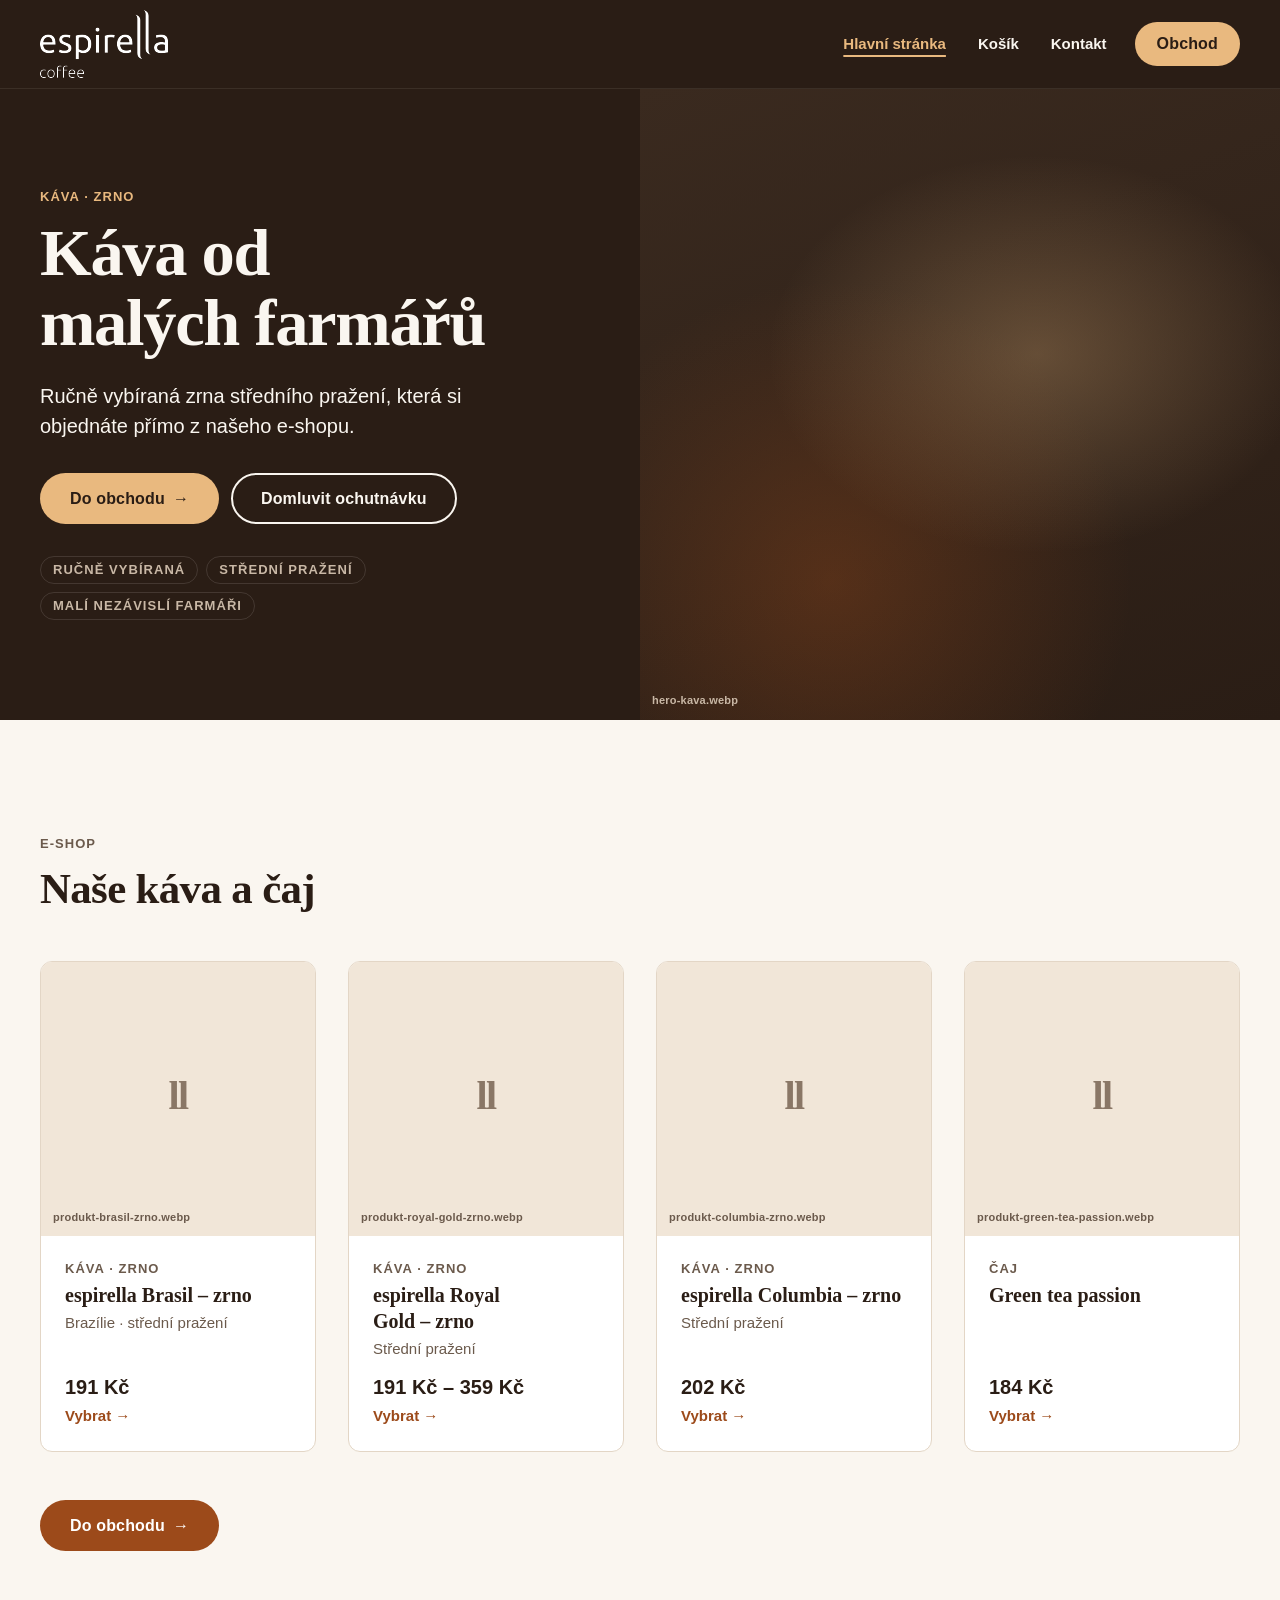
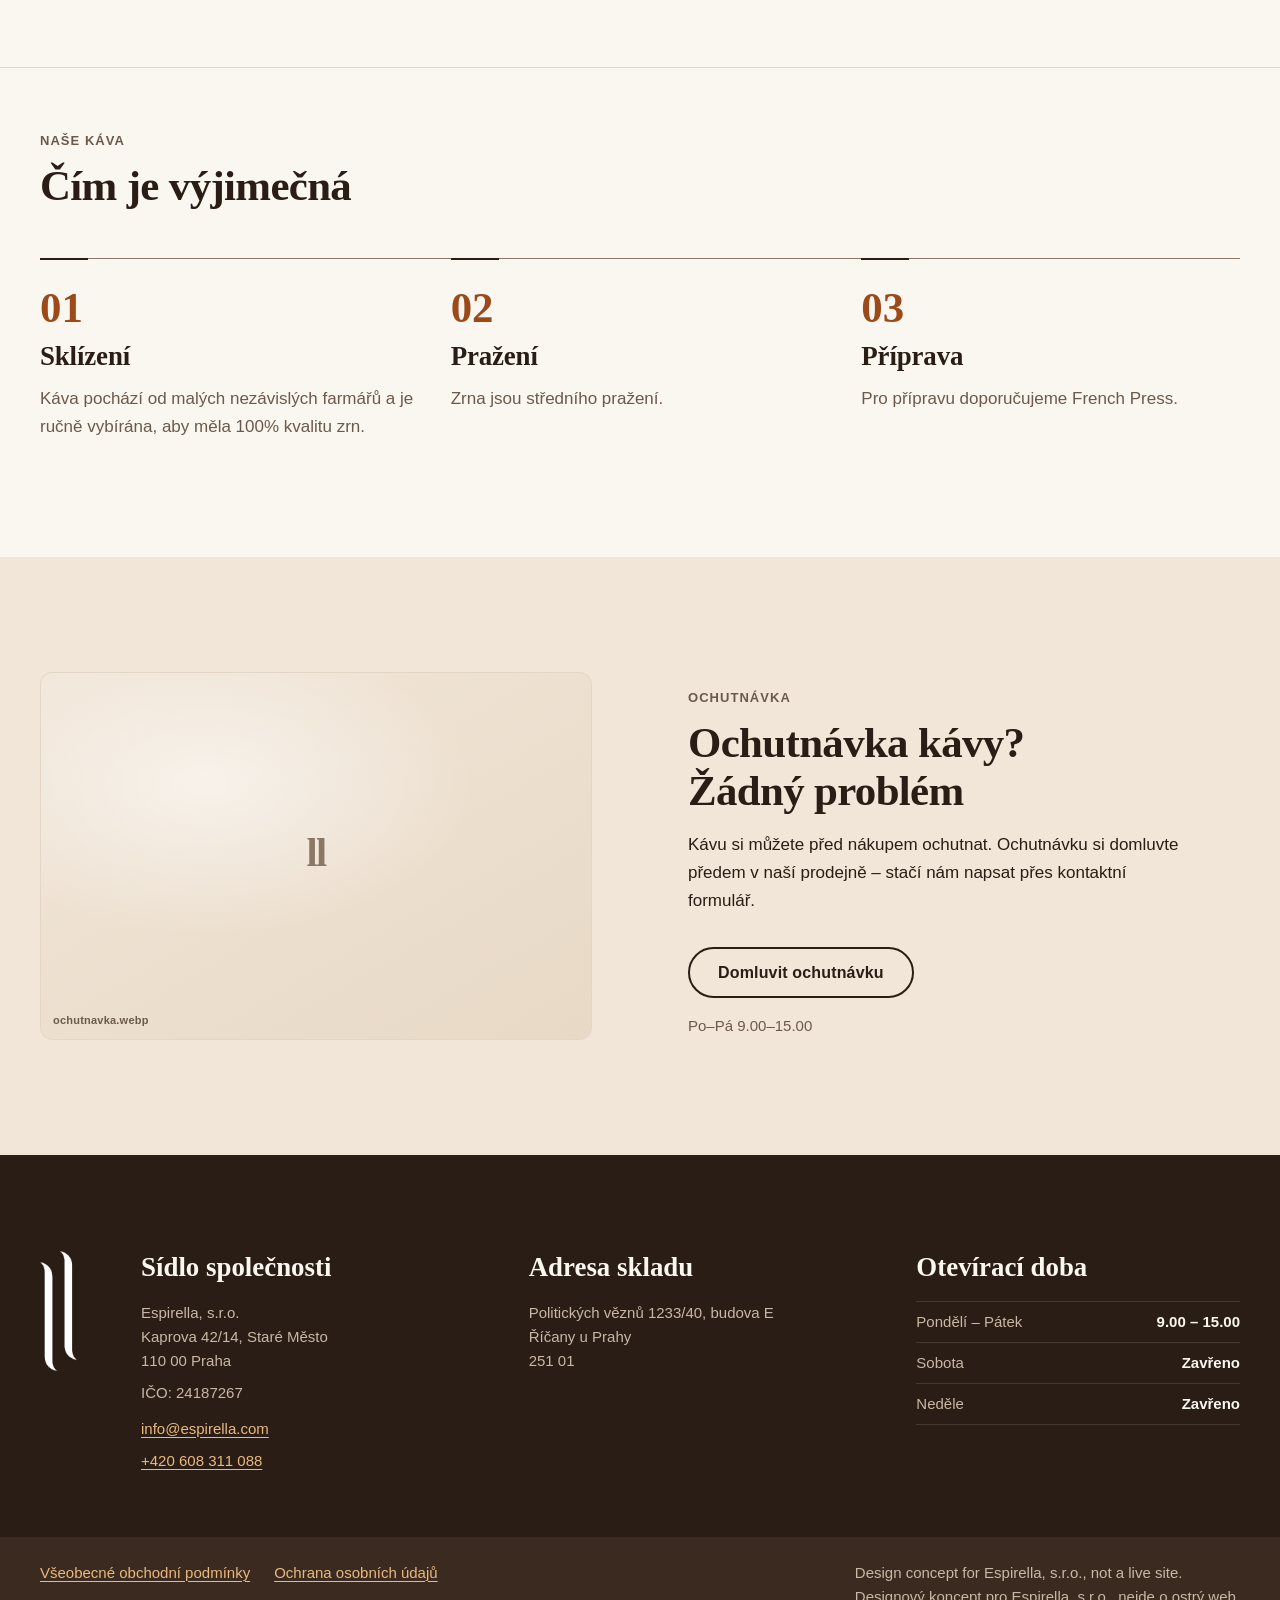
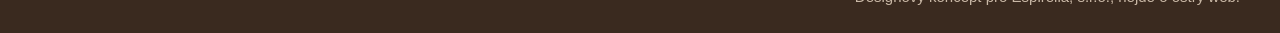
==== preview/espirella/index.html @ 6529659c "preview md update" ====
<!DOCTYPE html>
<html lang="cs">
<head>
  <meta charset="utf-8">
  <meta name="viewport" content="width=device-width, initial-scale=1">
  <meta name="robots" content="noindex, nofollow">
  <title>Espirella | Ručně vybíraná zrnková káva z e-shopu</title>
  <meta name="description" content="Espirella, s.r.o.: ručně vybíraná zrnková káva středního pražení od malých nezávislých farmářů. Objednejte si ji v našem e-shopu nebo si domluvte ochutnávku.">
  <meta property="og:type" content="website">
  <meta property="og:locale" content="cs_CZ">
  <meta property="og:title" content="Espirella | Ručně vybíraná zrnková káva z e-shopu">
  <meta property="og:description" content="Ručně vybíraná zrnková káva středního pražení od malých nezávislých farmářů. Objednejte si ji v našem e-shopu.">
  <meta name="theme-color" content="#2A1D15">
  <link rel="stylesheet" href="css/style.css">
</head>
<body id="top">
  <a class="skip-link" href="#obsah">Přeskočit na obsah</a>

  <header class="site-header">
    <div class="container site-header__inner">
      <a class="brand" href="index.html" aria-label="Espirella – hlavní stránka">
        <img src="assets/logo_text_white.png" alt="Espirella" width="128" height="68">
      </a>
      <nav class="nav" aria-label="Hlavní navigace">
        <a class="nav__home" href="index.html" aria-current="page">Hlavní stránka</a>
        <a href="https://www.espirella.com/kosik/">Košík</a>
        <a href="https://www.espirella.com/kontakt/">Kontakt</a>
        <a class="btn btn--accent" href="https://www.espirella.com/obchod/">Obchod</a>
      </nav>
    </div>
  </header>

  <main id="obsah">
    <!-- Hero -->
    <section class="hero" aria-labelledby="hero-title">
      <div class="hero__text">
        <div class="hero__text-inner">
          <p class="eyebrow eyebrow--accent">Káva · zrno</p>
          <h1 id="hero-title">Káva od malých farmářů</h1>
          <p class="hero__lead">Ručně vybíraná zrna středního pražení, která si objednáte přímo z našeho e‑shopu.</p>
          <div class="btn-row">
            <a class="btn btn--accent" href="https://www.espirella.com/obchod/">Do obchodu <span class="btn__arrow" aria-hidden="true">→</span></a>
            <a class="btn btn--outline-dark" href="https://www.espirella.com/kontakt/">Domluvit ochutnávku</a>
          </div>
          <ul class="hero__facts" aria-label="Naše káva ve zkratce">
            <li class="tag">Ručně vybíraná</li>
            <li class="tag">Střední pražení</li>
            <li class="tag">Malí nezávislí farmáři</li>
          </ul>
        </div>
      </div>
      <div class="hero__media slot slot--dark">
        <span class="slot__label">hero-kava.webp</span>
        <img src="assets/hero-kava.webp" alt="French press s čerstvě spařenou kávou, hrnek a hrst středně pražených kávových zrn na tmavém dřevěném stole" width="1200" height="1500" fetchpriority="high" onerror="this.remove()">
      </div>
    </section>

    <!-- Products -->
    <section class="section" aria-labelledby="produkty-title">
      <div class="container">
        <div class="section__head">
          <p class="eyebrow">E-shop</p>
          <h2 class="h2" id="produkty-title">Naše káva a čaj</h2>
        </div>

        <div class="grid grid--products">
          <article class="card">
            <div class="card__media slot">
              <span class="slot__mark" aria-hidden="true">ll</span>
              <span class="slot__label">produkt-brasil-zrno.webp</span>
              <img src="assets/produkt-brasil-zrno.webp" alt="Balení zrnkové kávy espirella Brasil" width="800" height="800" loading="lazy" onerror="this.remove()">
            </div>
            <div class="card__body">
              <p class="eyebrow">Káva · zrno</p>
              <h3 class="card__title"><a href="https://www.espirella.com/obchod/espirella-brasil-zrno/">espirella Brasil&nbsp;–&nbsp;zrno</a></h3>
              <p class="card__meta">Brazílie · střední pražení</p>
              <div class="card__foot">
                <p class="card__price">191 Kč</p>
                <p class="card__cue" aria-hidden="true">Vybrat →</p>
              </div>
            </div>
          </article>

          <article class="card">
            <div class="card__media slot">
              <span class="slot__mark" aria-hidden="true">ll</span>
              <span class="slot__label">produkt-royal-gold-zrno.webp</span>
              <img src="assets/produkt-royal-gold-zrno.webp" alt="Balení zrnkové kávy espirella Royal Gold" width="800" height="800" loading="lazy" onerror="this.remove()">
            </div>
            <div class="card__body">
              <p class="eyebrow">Káva · zrno</p>
              <h3 class="card__title"><a href="https://www.espirella.com/obchod/espirella-royal-gold-zrno/">espirella Royal Gold&nbsp;–&nbsp;zrno</a></h3>
              <p class="card__meta">Střední pražení</p>
              <div class="card__foot">
                <p class="card__price">191 Kč – 359 Kč</p>
                <p class="card__cue" aria-hidden="true">Vybrat →</p>
              </div>
            </div>
          </article>

          <article class="card">
            <div class="card__media slot">
              <span class="slot__mark" aria-hidden="true">ll</span>
              <span class="slot__label">produkt-columbia-zrno.webp</span>
              <img src="assets/produkt-columbia-zrno.webp" alt="Balení zrnkové kávy espirella Columbia" width="800" height="800" loading="lazy" onerror="this.remove()">
            </div>
            <div class="card__body">
              <p class="eyebrow">Káva · zrno</p>
              <h3 class="card__title"><a href="https://www.espirella.com/obchod/espirella-columbia-zrno/">espirella Columbia&nbsp;–&nbsp;zrno</a></h3>
              <p class="card__meta">Střední pražení</p>
              <div class="card__foot">
                <p class="card__price">202 Kč</p>
                <p class="card__cue" aria-hidden="true">Vybrat →</p>
              </div>
            </div>
          </article>

          <article class="card">
            <div class="card__media slot">
              <span class="slot__mark" aria-hidden="true">ll</span>
              <span class="slot__label">produkt-green-tea-passion.webp</span>
              <img src="assets/produkt-green-tea-passion.webp" alt="Balení čaje Green tea passion s lístky zeleného čaje" width="800" height="800" loading="lazy" onerror="this.remove()">
            </div>
            <div class="card__body">
              <p class="eyebrow">Čaj</p>
              <h3 class="card__title"><a href="https://www.espirella.com/obchod/green-tea-passion/">Green tea passion</a></h3>
              <div class="card__foot">
                <p class="card__price">184 Kč</p>
                <p class="card__cue" aria-hidden="true">Vybrat →</p>
              </div>
            </div>
          </article>
        </div>

        <div class="section__cta">
          <a class="btn btn--primary" href="https://www.espirella.com/obchod/">Do obchodu <span class="btn__arrow" aria-hidden="true">→</span></a>
        </div>
      </div>
    </section>

    <!-- Steps -->
    <section class="section section--steps" aria-labelledby="vyjimecna-title">
      <div class="container">
        <div class="section__head">
          <p class="eyebrow">Naše káva</p>
          <h2 class="h2" id="vyjimecna-title">Čím je výjimečná</h2>
        </div>
        <ol class="steps">
          <li class="step">
            <p class="step__num" aria-hidden="true">01</p>
            <h3 class="step__title">Sklízení</h3>
            <p>Káva pochází od malých nezávislých farmářů a je ručně vybírána, aby měla 100% kvalitu zrn.</p>
          </li>
          <li class="step">
            <p class="step__num" aria-hidden="true">02</p>
            <h3 class="step__title">Pražení</h3>
            <p>Zrna jsou středního pražení.</p>
          </li>
          <li class="step">
            <p class="step__num" aria-hidden="true">03</p>
            <h3 class="step__title">Příprava</h3>
            <p>Pro přípravu doporučujeme French Press.</p>
          </li>
        </ol>
      </div>
    </section>

    <!-- Tasting -->
    <section class="section tasting" aria-labelledby="ochutnavka-title">
      <div class="container tasting__grid">
        <div class="tasting__media slot slot--sand">
          <span class="slot__mark" aria-hidden="true">ll</span>
          <span class="slot__label">ochutnavka.webp</span>
          <img src="assets/ochutnavka.webp" alt="Ochutnávka kávy: několik šálků čerstvě připravené kávy a misky s kávovými zrny na dřevěném pultu" width="1200" height="800" loading="lazy" onerror="this.remove()">
        </div>
        <div>
          <p class="eyebrow">Ochutnávka</p>
          <h2 class="h2" id="ochutnavka-title">Ochutnávka kávy? <span class="h2__line">Žádný problém</span></h2>
          <p>Kávu si můžete před nákupem ochutnat. Ochutnávku si domluvte předem v naší prodejně – stačí nám napsat přes kontaktní formulář.</p>
          <div class="btn-row">
            <a class="btn btn--outline" href="https://www.espirella.com/kontakt/">Domluvit ochutnávku</a>
          </div>
          <p class="tasting__hours">Po–Pá 9.00–15.00</p>
        </div>
      </div>
    </section>
  </main>

  <footer class="site-footer">
    <div class="container site-footer__grid">
      <div class="site-footer__mark">
        <img src="assets/logo_white_double.png" alt="Espirella – značka" width="104" height="334">
      </div>
      <div>
        <h2>Sídlo společnosti</h2>
        <address>
          <p>Espirella, s.r.o.<br>Kaprova 42/14, Staré Město<br>110 00 Praha</p>
          <p>IČO: 24187267</p>
        </address>
        <ul class="contact-list">
          <li><a href="mailto:info@espirella.com">info@espirella.com</a></li>
          <li><a href="tel:+420608311088">+420 608 311 088</a></li>
        </ul>
      </div>
      <div>
        <h2>Adresa skladu</h2>
        <address>
          <p>Politických věznů 1233/40, budova E<br>Říčany u Prahy<br>251 01</p>
        </address>
      </div>
      <div>
        <h2>Otevírací doba</h2>
        <dl class="hours">
          <div><dt>Pondělí – Pátek</dt><dd>9.00 – 15.00</dd></div>
          <div><dt>Sobota</dt><dd>Zavřeno</dd></div>
          <div><dt>Neděle</dt><dd>Zavřeno</dd></div>
        </dl>
      </div>
    </div>
    <div class="site-footer__bar">
      <div class="container site-footer__bar-inner">
        <ul class="legal">
          <li><a href="https://web.archive.org/web/20200922174451/https://www.espirella.com/wp-content/uploads/2018/07/Vseobecne-ObchodniPodminky-Espirella.pdf">Všeobecné obchodní podmínky</a></li>
          <li><a href="https://web.archive.org/web/20200922165118/https://www.espirella.com/wp-content/uploads/2018/07/Podminky-Ochrany-Osobnich-Udaju-Espirella.pdf">Ochrana osobních údajů</a></li>
        </ul>
        <p class="concept-note">Design concept for Espirella, s.r.o., not a live site.<br>Designový koncept pro Espirella, s.r.o., nejde o ostrý web.</p>
      </div>
    </div>
  </footer>
</body>
</html>
---- preview/espirella/css/style.css ----
/* Espirella – homepage design concept. Self-hosted fonts, no external requests. */

/* ---------- Fonts (latin + latin-ext, split by unicode-range) ---------- */
@font-face { font-family: "Open Sans"; font-style: normal; font-weight: 400; font-display: swap;
  src: url("../assets/fonts/open-sans-latin-ext-400-normal.woff2") format("woff2");
  unicode-range: U+0100-02BA, U+02BD-02C5, U+02C7-02CC, U+02CE-02D7, U+02DD-02FF, U+0304, U+0308, U+0329, U+1D00-1DBF, U+1E00-1E9F, U+1EF2-1EFF, U+2020, U+20A0-20AB, U+20AD-20C0, U+2113, U+2C60-2C7F, U+A720-A7FF; }
@font-face { font-family: "Open Sans"; font-style: normal; font-weight: 400; font-display: swap;
  src: url("../assets/fonts/open-sans-latin-400-normal.woff2") format("woff2");
  unicode-range: U+0000-00FF, U+0131, U+0152-0153, U+02BB-02BC, U+02C6, U+02DA, U+02DC, U+0304, U+0308, U+0329, U+2000-206F, U+20AC, U+2122, U+2191, U+2193, U+2212, U+2215, U+FEFF, U+FFFD; }
@font-face { font-family: "Open Sans"; font-style: normal; font-weight: 600; font-display: swap;
  src: url("../assets/fonts/open-sans-latin-ext-600-normal.woff2") format("woff2");
  unicode-range: U+0100-02BA, U+02BD-02C5, U+02C7-02CC, U+02CE-02D7, U+02DD-02FF, U+0304, U+0308, U+0329, U+1D00-1DBF, U+1E00-1E9F, U+1EF2-1EFF, U+2020, U+20A0-20AB, U+20AD-20C0, U+2113, U+2C60-2C7F, U+A720-A7FF; }
@font-face { font-family: "Open Sans"; font-style: normal; font-weight: 600; font-display: swap;
  src: url("../assets/fonts/open-sans-latin-600-normal.woff2") format("woff2");
  unicode-range: U+0000-00FF, U+0131, U+0152-0153, U+02BB-02BC, U+02C6, U+02DA, U+02DC, U+0304, U+0308, U+0329, U+2000-206F, U+20AC, U+2122, U+2191, U+2193, U+2212, U+2215, U+FEFF, U+FFFD; }
@font-face { font-family: "Open Sans"; font-style: normal; font-weight: 700; font-display: swap;
  src: url("../assets/fonts/open-sans-latin-ext-700-normal.woff2") format("woff2");
  unicode-range: U+0100-02BA, U+02BD-02C5, U+02C7-02CC, U+02CE-02D7, U+02DD-02FF, U+0304, U+0308, U+0329, U+1D00-1DBF, U+1E00-1E9F, U+1EF2-1EFF, U+2020, U+20A0-20AB, U+20AD-20C0, U+2113, U+2C60-2C7F, U+A720-A7FF; }
@font-face { font-family: "Open Sans"; font-style: normal; font-weight: 700; font-display: swap;
  src: url("../assets/fonts/open-sans-latin-700-normal.woff2") format("woff2");
  unicode-range: U+0000-00FF, U+0131, U+0152-0153, U+02BB-02BC, U+02C6, U+02DA, U+02DC, U+0304, U+0308, U+0329, U+2000-206F, U+20AC, U+2122, U+2191, U+2193, U+2212, U+2215, U+FEFF, U+FFFD; }

@font-face { font-family: "Fraunces"; font-style: normal; font-weight: 600; font-display: swap;
  src: url("../assets/fonts/fraunces-latin-ext-600-normal.woff2") format("woff2");
  unicode-range: U+0100-02BA, U+02BD-02C5, U+02C7-02CC, U+02CE-02D7, U+02DD-02FF, U+0304, U+0308, U+0329, U+1D00-1DBF, U+1E00-1E9F, U+1EF2-1EFF, U+2020, U+20A0-20AB, U+20AD-20C0, U+2113, U+2C60-2C7F, U+A720-A7FF; }
@font-face { font-family: "Fraunces"; font-style: normal; font-weight: 600; font-display: swap;
  src: url("../assets/fonts/fraunces-latin-600-normal.woff2") format("woff2");
  unicode-range: U+0000-00FF, U+0131, U+0152-0153, U+02BB-02BC, U+02C6, U+02DA, U+02DC, U+0304, U+0308, U+0329, U+2000-206F, U+20AC, U+2122, U+2191, U+2193, U+2212, U+2215, U+FEFF, U+FFFD; }
@font-face { font-family: "Fraunces"; font-style: normal; font-weight: 700; font-display: swap;
  src: url("../assets/fonts/fraunces-latin-ext-700-normal.woff2") format("woff2");
  unicode-range: U+0100-02BA, U+02BD-02C5, U+02C7-02CC, U+02CE-02D7, U+02DD-02FF, U+0304, U+0308, U+0329, U+1D00-1DBF, U+1E00-1E9F, U+1EF2-1EFF, U+2020, U+20A0-20AB, U+20AD-20C0, U+2113, U+2C60-2C7F, U+A720-A7FF; }
@font-face { font-family: "Fraunces"; font-style: normal; font-weight: 700; font-display: swap;
  src: url("../assets/fonts/fraunces-latin-700-normal.woff2") format("woff2");
  unicode-range: U+0000-00FF, U+0131, U+0152-0153, U+02BB-02BC, U+02C6, U+02DA, U+02DC, U+0304, U+0308, U+0329, U+2000-206F, U+20AC, U+2122, U+2191, U+2193, U+2212, U+2215, U+FEFF, U+FFFD; }

/* ---------- Tokens ---------- */
:root {
  --font-display: "Fraunces", Georgia, "Times New Roman", serif;
  --font-body: "Open Sans", "Segoe UI", Roboto, Arial, sans-serif;

  --text-xs: 0.8125rem;
  --text-sm: 0.9375rem;
  --text-base: 1.0625rem;
  --text-lg: 1.25rem;
  --text-xl: clamp(1.375rem, 1.2rem + 0.6vw, 1.75rem);
  --text-2xl: clamp(1.875rem, 1.4rem + 1.6vw, 2.75rem);
  --text-3xl: clamp(2.375rem, 1.6rem + 3.2vw, 4.25rem);

  --color-bg: #FAF6F0;
  --color-surface: #FFFFFF;
  --color-surface-alt: #F1E6D8;
  --color-surface-deep: #E8D9C6;
  --color-dark: #2A1D15;
  --color-dark-2: #3A2A1F;
  --color-text: #2A1D15;
  --color-muted: #6B5A4C;
  --color-on-dark: #FAF6F0;
  --color-on-dark-muted: #C9B8A6;
  --color-primary: #9C4A1A;
  --color-primary-hover: #7E3A13;
  --color-accent: #E9B97F;
  --color-accent-hover: #F3CC9A;
  --color-border: #E3D6C6;
  --color-border-strong: #8A7766;
  --color-focus: #2A1D15;
  --color-focus-on-dark: #E9B97F;
  --color-white: #FFFFFF;
  --line-on-dark: rgba(250, 246, 240, 0.08);
  --line-on-dark-strong: rgba(250, 246, 240, 0.12);

  --space-1: 4px; --space-2: 8px; --space-3: 12px; --space-4: 16px; --space-5: 24px;
  --space-6: 32px; --space-7: 48px; --space-8: 64px; --space-9: 96px; --space-10: 128px;
  --section-pad: clamp(64px, 4rem + 4vw, 128px);
  --hero-pad: clamp(48px, 3rem + 4vw, 112px);
  --gutter: clamp(20px, 5vw, 40px);
  --container: 1200px;
  --container-narrow: 720px;
  --grid-gap: var(--space-5);

  --radius-sm: 6px; --radius-md: 12px; --radius-pill: 999px;
  --shadow-card-hover: 0 12px 32px rgba(42, 29, 21, 0.12);

  --dur-fast: 150ms; --dur-med: 250ms; --dur-slow: 600ms;
  --ease-out: cubic-bezier(0.2, 0.7, 0.2, 1);

  --header-h: 64px;
}
@media (min-width: 768px) { :root { --grid-gap: var(--space-6); } }
@media (min-width: 1024px) { :root { --header-h: 88px; } }

/* ---------- Base ---------- */
*, *::before, *::after { box-sizing: border-box; }
html { scroll-behavior: smooth; -webkit-text-size-adjust: 100%; scroll-padding-top: var(--header-h); }
body {
  margin: 0; background: var(--color-bg); color: var(--color-text);
  font: 400 var(--text-base)/1.65 var(--font-body); text-align: left;
}
img { display: block; max-width: 100%; }
h1, h2, h3, p, ul, dl, dd { margin: 0; }
ul { padding: 0; list-style: none; }
a { color: var(--color-primary); }

.container { width: 100%; max-width: calc(var(--container) + 2 * var(--gutter)); margin-inline: auto; padding-inline: var(--gutter); }
.narrow { max-width: var(--container-narrow); }
.prose { max-width: 68ch; }

:focus-visible { outline: 3px solid var(--color-focus); outline-offset: 3px; }
.on-dark :focus-visible, .site-header :focus-visible, .hero :focus-visible, .site-footer :focus-visible { outline-color: var(--color-focus-on-dark); }

.skip-link { position: absolute; left: var(--space-4); top: -100px; z-index: 100; background: var(--color-accent); color: var(--color-dark); padding: var(--space-3) var(--space-4); border-radius: var(--radius-sm); font-weight: 600; }
.skip-link:focus { top: var(--space-3); }

.eyebrow { font: 600 var(--text-xs)/1.4 var(--font-body); letter-spacing: 0.08em; text-transform: uppercase; color: var(--color-muted); margin-bottom: var(--space-3); }
.eyebrow--accent { color: var(--color-accent); }

h1, h2, h3 { font-family: var(--font-display); color: inherit; }
h1, h2 { text-wrap: balance; }
.h2__line { display: block; }
.h2 { font-size: var(--text-2xl); line-height: 1.12; font-weight: 600; letter-spacing: -0.015em; }

.section { padding-block: var(--section-pad); }
.section__head { margin-bottom: var(--space-7); }
/* Products -> Steps: both paddings stack around the hairline, so trim the second one. */
.section + .section--steps { padding-top: var(--space-7); }
@media (max-width: 767px) { .section:has(+ .section--steps) { padding-bottom: var(--space-8); } }
@media (min-width: 768px) { .section + .section--steps { padding-top: var(--space-8); } }

/* ---------- Buttons ---------- */
.btn {
  display: inline-flex; align-items: center; justify-content: center; gap: var(--space-2);
  min-height: 48px; padding: 14px 28px; border: 2px solid transparent; border-radius: var(--radius-pill);
  font: 600 1rem/1.2 var(--font-body); letter-spacing: 0.01em; text-decoration: none; cursor: pointer;
  transition: background-color var(--dur-fast) var(--ease-out), color var(--dur-fast) var(--ease-out),
    border-color var(--dur-fast) var(--ease-out), transform var(--dur-fast) var(--ease-out);
}
.btn__arrow { display: inline-block; width: 16px; text-align: center; transition: transform var(--dur-fast) var(--ease-out); }
.btn:hover .btn__arrow { transform: translateX(3px); }
.btn:active { transform: translateY(0); }

.btn--primary { background: var(--color-primary); color: var(--color-white); }
.btn--primary:hover { background: var(--color-primary-hover); transform: translateY(-1px); }
.btn--primary:active { background: var(--color-primary-hover); transform: translateY(0); }

.btn--accent { background: var(--color-accent); color: var(--color-dark); }
.btn--accent:hover { background: var(--color-accent-hover); transform: translateY(-1px); }
.btn--accent:active { transform: translateY(0); }

.btn--outline { border-color: var(--color-text); color: var(--color-text); background: transparent; }
.btn--outline:hover { background: var(--color-text); color: var(--color-on-dark); }

.btn--outline-dark { border-color: var(--color-on-dark); color: var(--color-on-dark); background: transparent; }
.btn--outline-dark:hover { background: var(--color-on-dark); color: var(--color-dark); }

.btn-row { display: flex; flex-direction: column; gap: var(--space-3); }
.btn-row .btn { width: 100%; }
@media (min-width: 560px) {
  .btn-row { flex-direction: row; flex-wrap: wrap; }
  .btn-row .btn { width: auto; }
}

.link { text-decoration: underline; text-underline-offset: 3px; text-decoration-thickness: 1px; }
.link:hover { color: var(--color-primary-hover); text-decoration-thickness: 2px; }
.link:focus-visible { outline-width: 2px; outline-offset: 2px; border-radius: 2px; }

/* ---------- Header ---------- */
.site-header { position: sticky; top: 0; z-index: 50; background: var(--color-dark); border-bottom: 1px solid var(--line-on-dark); }
.site-header__inner { display: flex; align-items: center; justify-content: space-between; gap: var(--space-4); height: var(--header-h); }
.brand { display: inline-flex; flex: none; border-radius: var(--radius-sm); }
.brand img { width: 96px; height: 51px; }
@media (min-width: 1024px) { .brand img { width: 128px; height: 68px; } }
.nav { display: flex; align-items: center; gap: var(--space-1); }
.nav a:not(.btn) {
  display: inline-flex; align-items: center; min-height: 44px; padding: 0 var(--space-3);
  font: 600 var(--text-sm)/1.5 var(--font-body); color: var(--color-on-dark); text-decoration: none;
  transition: color var(--dur-fast) var(--ease-out);
}
.nav a:not(.btn):hover, .nav a[aria-current="page"] { color: var(--color-accent); text-decoration: underline; text-decoration-thickness: 2px; text-underline-offset: 6px; }
.nav .btn { min-height: 44px; padding: 10px 20px; font-size: 1rem; margin-left: var(--space-2); }
.nav__home { display: none !important; }
@media (min-width: 768px) { .nav__home { display: inline-flex !important; } .nav { gap: var(--space-2); } }
@media (max-width: 420px) { .site-header__inner { gap: var(--space-2); } .nav { gap: 0; } .nav a:not(.btn) { padding: 0 6px; } .nav .btn { padding: 10px 14px; margin-left: 0; } }
@media (max-width: 379px) {
  .nav { gap: var(--space-3); }
  .nav a:not(.btn) { padding: 0; }
  .nav .btn { min-height: 48px; padding: 10px var(--space-4); }
  .brand img { width: 88px; height: 47px; }  /* keeps the nav inside the gutter at 360px */
}
@media (max-width: 359px) {
  .nav { gap: var(--space-2); }
  .brand img { width: 76px; height: 40px; }
}
@media (max-width: 339px) {
  .nav .btn { padding-inline: var(--space-3); }
  .brand img { width: 64px; height: 34px; }
}

/* ---------- Hero ---------- */
.hero { background: var(--color-dark); color: var(--color-on-dark); display: grid; container-type: inline-size; }
.hero__text {
  padding-block: var(--hero-pad);
  padding-inline: var(--gutter);
  display: flex; flex-direction: column; justify-content: center;
}
.hero__text-inner { max-width: 36rem; }
.hero h1 { font-size: var(--text-3xl); line-height: 1.04; font-weight: 700; letter-spacing: -0.02em; max-width: 14ch; margin-bottom: var(--space-5); }
.hero__lead { font-size: var(--text-lg); line-height: 1.5; color: var(--color-on-dark); max-width: 44ch; margin-bottom: var(--space-6); }
.hero__facts { display: none; flex-wrap: wrap; gap: var(--space-2); margin-top: var(--space-6); }
@media (min-width: 560px) { .hero__facts { display: flex; } }
.tag { font: 600 var(--text-xs)/1.4 var(--font-body); letter-spacing: 0.08em; text-transform: uppercase; color: var(--color-on-dark-muted); border: 1px solid var(--line-on-dark-strong); border-radius: var(--radius-pill); padding: var(--space-1) var(--space-3); }
.hero__media { position: relative; aspect-ratio: 4 / 3; overflow: hidden; }
@media (min-width: 1024px) {
  .hero { grid-template-columns: minmax(0, 1fr) minmax(0, 1fr); align-items: stretch; }
  /* Line the text up with the logo / section content: container edge = (width - container) / 2.
     100vw is the fallback; 100cqw (width of .hero, scrollbar excluded) wins where supported. */
  .hero__text {
    padding-inline-start: max(var(--gutter), calc((100vw - var(--container)) / 2));
    padding-inline-start: max(var(--gutter), calc((100cqw - var(--container)) / 2));
    padding-inline-end: var(--space-8);
  }
  .hero__media { aspect-ratio: auto; min-height: 560px; }
}

/* ---------- Image slots (placeholder + image on top) ---------- */
.slot { position: relative; overflow: hidden; background: var(--color-surface-alt); }
.slot img { position: absolute; inset: 0; width: 100%; height: 100%; object-fit: cover; }
.slot__label {
  position: absolute; left: var(--space-3); bottom: var(--space-3); right: var(--space-3);
  font: 600 0.6875rem/1.3 var(--font-body); letter-spacing: 0.02em; color: var(--color-muted); overflow-wrap: anywhere;
}
.slot--dark {
  background:
    radial-gradient(ellipse 60% 45% at 62% 42%, rgba(233, 185, 127, 0.28), transparent 70%),
    radial-gradient(circle at 30% 78%, rgba(156, 74, 26, 0.35), transparent 45%),
    linear-gradient(160deg, var(--color-dark-2), var(--color-dark));
}
.slot--dark .slot__label { color: var(--color-on-dark-muted); }
.slot--dark img { object-position: 50% 55%; }
@media (min-width: 1024px) { .slot--dark img { object-position: 50% 50%; } }
.slot--sand {
  background:
    radial-gradient(ellipse 70% 60% at 30% 30%, rgba(255, 255, 255, 0.55), transparent 70%),
    linear-gradient(150deg, var(--color-surface-alt), var(--color-surface-deep));
}
.slot__mark { position: absolute; top: 50%; left: 50%; transform: translate(-50%, -58%); font: 700 40px/1 var(--font-display); color: var(--color-border-strong); letter-spacing: -0.04em; }

/* ---------- Products ---------- */
.grid { display: grid; gap: var(--grid-gap); grid-template-columns: 1fr; }
@media (min-width: 560px) { .grid--products { grid-template-columns: repeat(2, 1fr); } }
@media (min-width: 1024px) { .grid--products { grid-template-columns: repeat(4, 1fr); } }

.card {
  position: relative; display: grid; grid-template-columns: 112px 1fr; gap: var(--space-4); align-items: stretch;
  background: var(--color-surface); border: 1px solid var(--color-border); border-radius: var(--radius-md); overflow: hidden;
  transition: transform var(--dur-med) var(--ease-out), box-shadow var(--dur-med) var(--ease-out), border-color var(--dur-med) var(--ease-out);
}
.card__media { aspect-ratio: 1 / 1; width: 112px; height: 112px; align-self: start; }
.card__media .slot__mark { font-size: 28px; }
.card__media .slot__label { font-size: 0.5625rem; left: var(--space-1); right: var(--space-1); bottom: var(--space-1); }
.card__media img { transition: transform var(--dur-slow) var(--ease-out); }
.card__body { padding: var(--space-4) var(--space-4) var(--space-4) 0; display: flex; flex-direction: column; align-items: flex-start; min-width: 0; }
.card__body .eyebrow { margin-bottom: var(--space-1); }
.card__title { font-size: var(--text-lg); line-height: 1.3; font-weight: 600; text-wrap: balance; }
.card__title a { color: var(--color-text); text-decoration: none; }
.card__title a::after { content: ""; position: absolute; inset: 0; }
.card__title a:focus-visible { outline: none; }
.card__meta { font-size: var(--text-sm); line-height: 1.5; color: var(--color-muted); margin-top: var(--space-1); }
/* <560px (horizontal card): price and cue share one row pinned to the bottom of the card. */
.card__foot { display: flex; flex-wrap: wrap; justify-content: space-between; align-items: baseline; column-gap: var(--space-3); width: 100%; margin-top: auto; padding-top: var(--space-3); }
.card__price { font: 700 var(--text-lg)/1.4 var(--font-body); color: var(--color-text); }
.card__cue { font: 600 var(--text-sm)/1.5 var(--font-body); color: var(--color-primary); white-space: nowrap; }

@media (min-width: 560px) {
  .card { display: flex; flex-direction: column; gap: 0; height: 100%; }
  .card__media { width: 100%; height: auto; align-self: auto; }
  .card__media .slot__mark { font-size: 40px; }
  .card__media .slot__label { font-size: 0.6875rem; left: var(--space-3); right: var(--space-3); bottom: var(--space-3); }
  .card__body { padding: var(--space-5); flex: 1; }
  .card__foot { display: block; width: auto; }
  .card__cue { margin-top: var(--space-1); }
}
.card:hover { transform: translateY(-4px); box-shadow: var(--shadow-card-hover); border-color: var(--color-border-strong); }
.card:hover .card__media img { transform: scale(1.04); }
.card:has(a:focus-visible) { outline: 3px solid var(--color-focus); outline-offset: 4px; transform: translateY(-4px); box-shadow: var(--shadow-card-hover); }
.card:active { transform: translateY(-1px); }

.section__cta { margin-top: var(--space-7); display: flex; }

/* ---------- Steps ---------- */
.steps { display: grid; gap: var(--space-7) var(--grid-gap); grid-template-columns: 1fr; }
@media (min-width: 768px) {
  .steps { grid-template-columns: repeat(3, 1fr); position: relative; align-items: start; }
  /* Continuous path line at the same level as the 48px rules, which sit on it like stations. */
  .steps::before { content: ""; position: absolute; top: 0; left: 0; right: 0; height: 1px; background: var(--color-border-strong); z-index: 0; }
  .step { position: relative; z-index: 1; max-width: 40ch; }
}
.step::before { content: ""; display: block; width: 48px; height: 2px; background: var(--color-text); margin-bottom: var(--space-5); }
.step .step__num { max-width: none; font: 700 var(--text-2xl)/1.12 var(--font-display); color: var(--color-primary); margin-bottom: var(--space-2); }
.step__title { font-size: var(--text-xl); line-height: 1.25; font-weight: 600; letter-spacing: -0.005em; margin-bottom: var(--space-3); }
.step p { color: var(--color-muted); max-width: 40ch; }
.section--steps { border-top: 1px solid var(--color-border); }

/* ---------- Tasting ---------- */
.tasting { background: var(--color-surface-alt); }
.tasting__grid { display: grid; gap: var(--space-7); align-items: center; }
.tasting__media { aspect-ratio: 3 / 2; border-radius: var(--radius-md); border: 1px solid var(--color-border); }
.tasting p { margin-top: var(--space-4); max-width: 52ch; }
.tasting .btn-row { margin-top: var(--space-6); }
.tasting__hours { margin-top: var(--space-4); font-size: var(--text-sm); color: var(--color-muted); }
@media (min-width: 1024px) { .tasting__grid { grid-template-columns: 1fr 1fr; gap: var(--space-9); } }

/* ---------- Footer ---------- */
.site-footer { background: var(--color-dark); color: var(--color-on-dark-muted); font-size: var(--text-sm); line-height: 1.6; }
.site-footer__grid { display: grid; gap: var(--space-7); padding-block: var(--space-9) var(--space-8); }
@media (min-width: 768px) { .site-footer__grid { grid-template-columns: repeat(2, 1fr); } }
@media (min-width: 1024px) { .site-footer__grid { grid-template-columns: auto repeat(3, 1fr); gap: var(--space-8); } }
.site-footer__mark img { width: 37px; height: 120px; }
.site-footer h2 { font-size: var(--text-xl); line-height: 1.25; font-weight: 600; color: var(--color-on-dark); margin-bottom: var(--space-4); }
.site-footer address { font-style: normal; }
.site-footer p + p, .site-footer address p + p { margin-top: var(--space-2); }
.site-footer a { color: var(--color-accent); text-decoration: underline; text-underline-offset: 3px; text-decoration-thickness: 1px; border-radius: 2px; }
.site-footer a:hover { color: var(--color-on-dark); text-decoration-thickness: 2px; }
.site-footer a:focus-visible { outline-width: 2px; outline-offset: 2px; }
.contact-list li + li { margin-top: var(--space-2); }
.hours { max-width: 22rem; }
.hours div { display: flex; justify-content: space-between; gap: var(--space-4); padding-block: var(--space-2); border-bottom: 1px solid var(--line-on-dark-strong); }
.hours div:first-child { border-top: 1px solid var(--line-on-dark-strong); }
.hours dt { color: var(--color-on-dark-muted); }
.hours dd { color: var(--color-on-dark); text-align: right; font-weight: 600; }
.site-footer__bar { background: var(--color-dark-2); }
.site-footer__bar-inner { display: flex; flex-direction: column; gap: var(--space-3); padding-block: var(--space-5); }
.legal { display: flex; flex-wrap: wrap; gap: var(--space-2) var(--space-5); }
.concept-note { max-width: 62ch; }
@media (min-width: 768px) { .site-footer__bar-inner { flex-direction: row; justify-content: space-between; align-items: flex-start; gap: var(--space-6); } }

/* ---------- Reduced motion ---------- */
@media (prefers-reduced-motion: reduce) {
  html { scroll-behavior: auto; }
  *, *::before, *::after { transition-duration: 0.01ms !important; animation-duration: 0.01ms !important; }
  .btn:hover, .btn:active, .btn:hover .btn__arrow, .card, .card:hover, .card:active, .card:has(a:focus-visible),
  .card:hover .card__media img { transform: none !important; }
}

/* ---------- Small helpers ---------- */
.steps { list-style: none; padding: 0; margin: 0; }
.contact-list { margin-top: var(--space-3); }
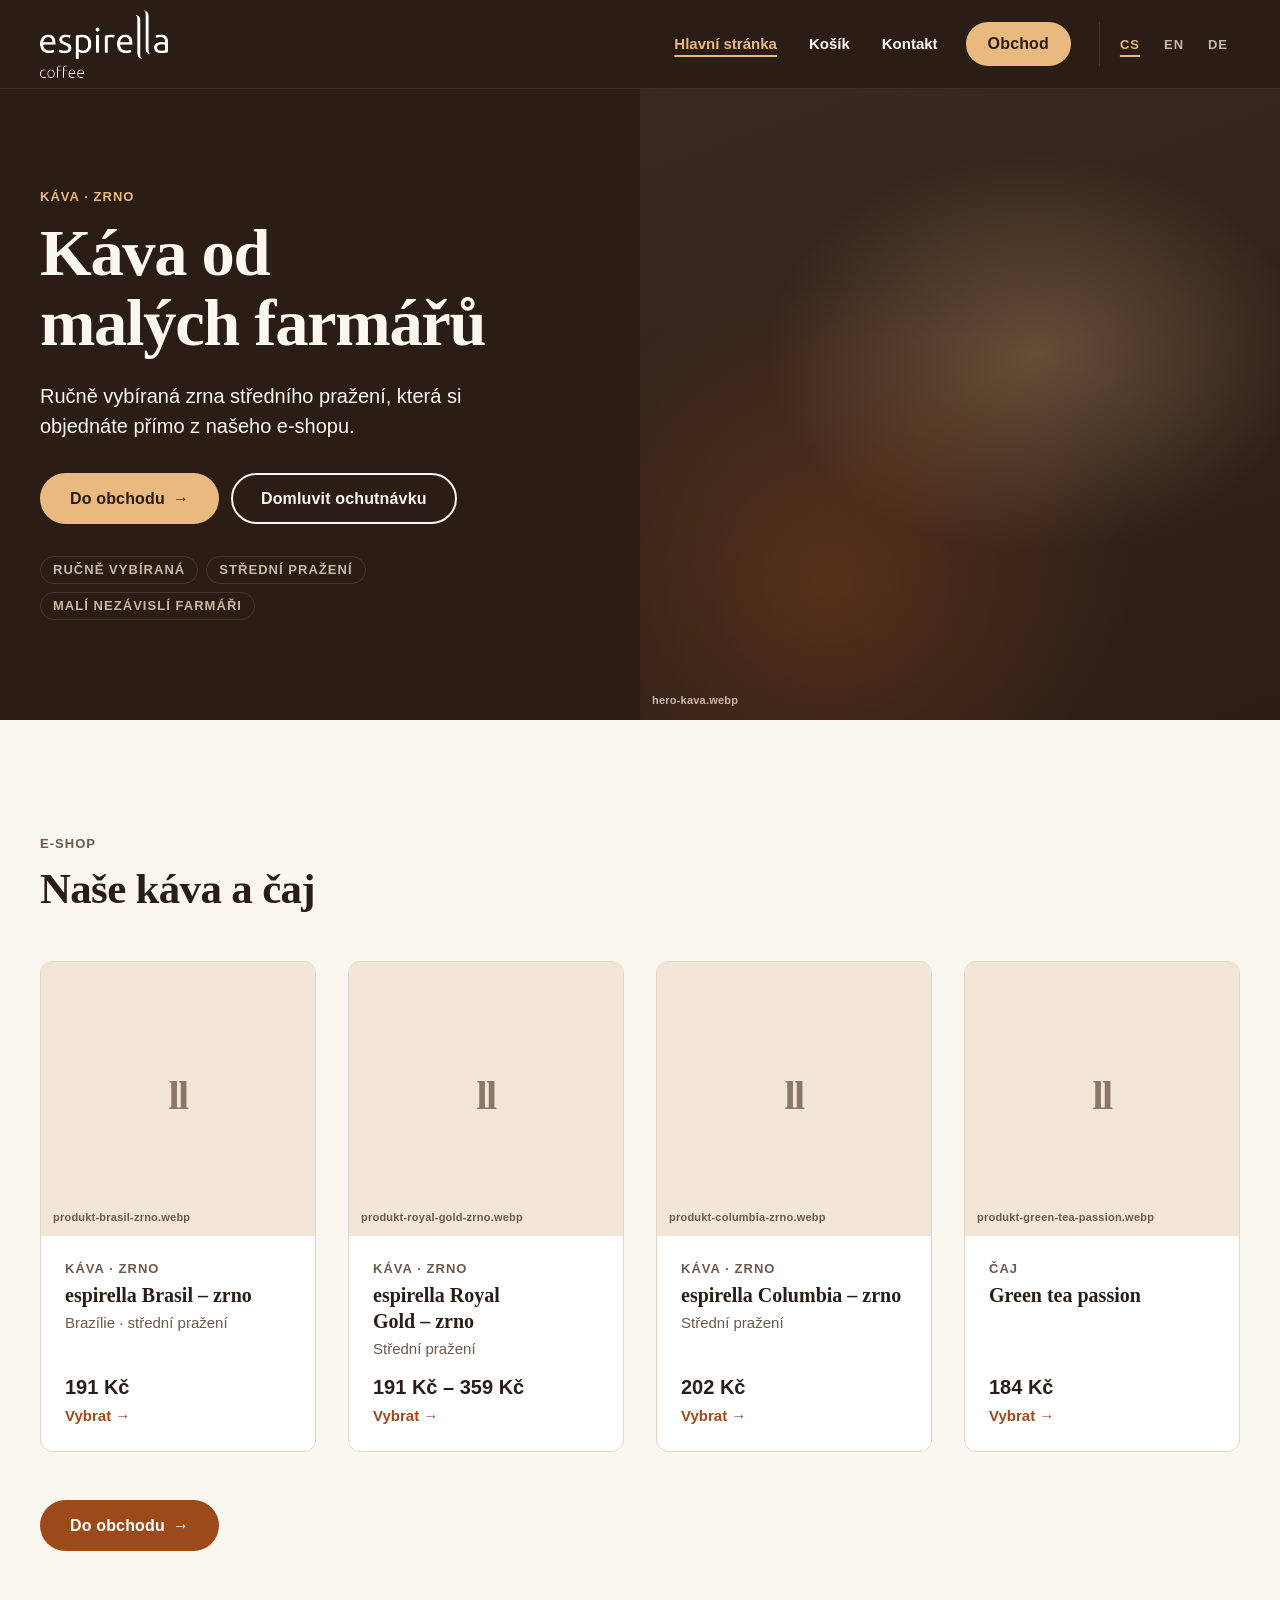
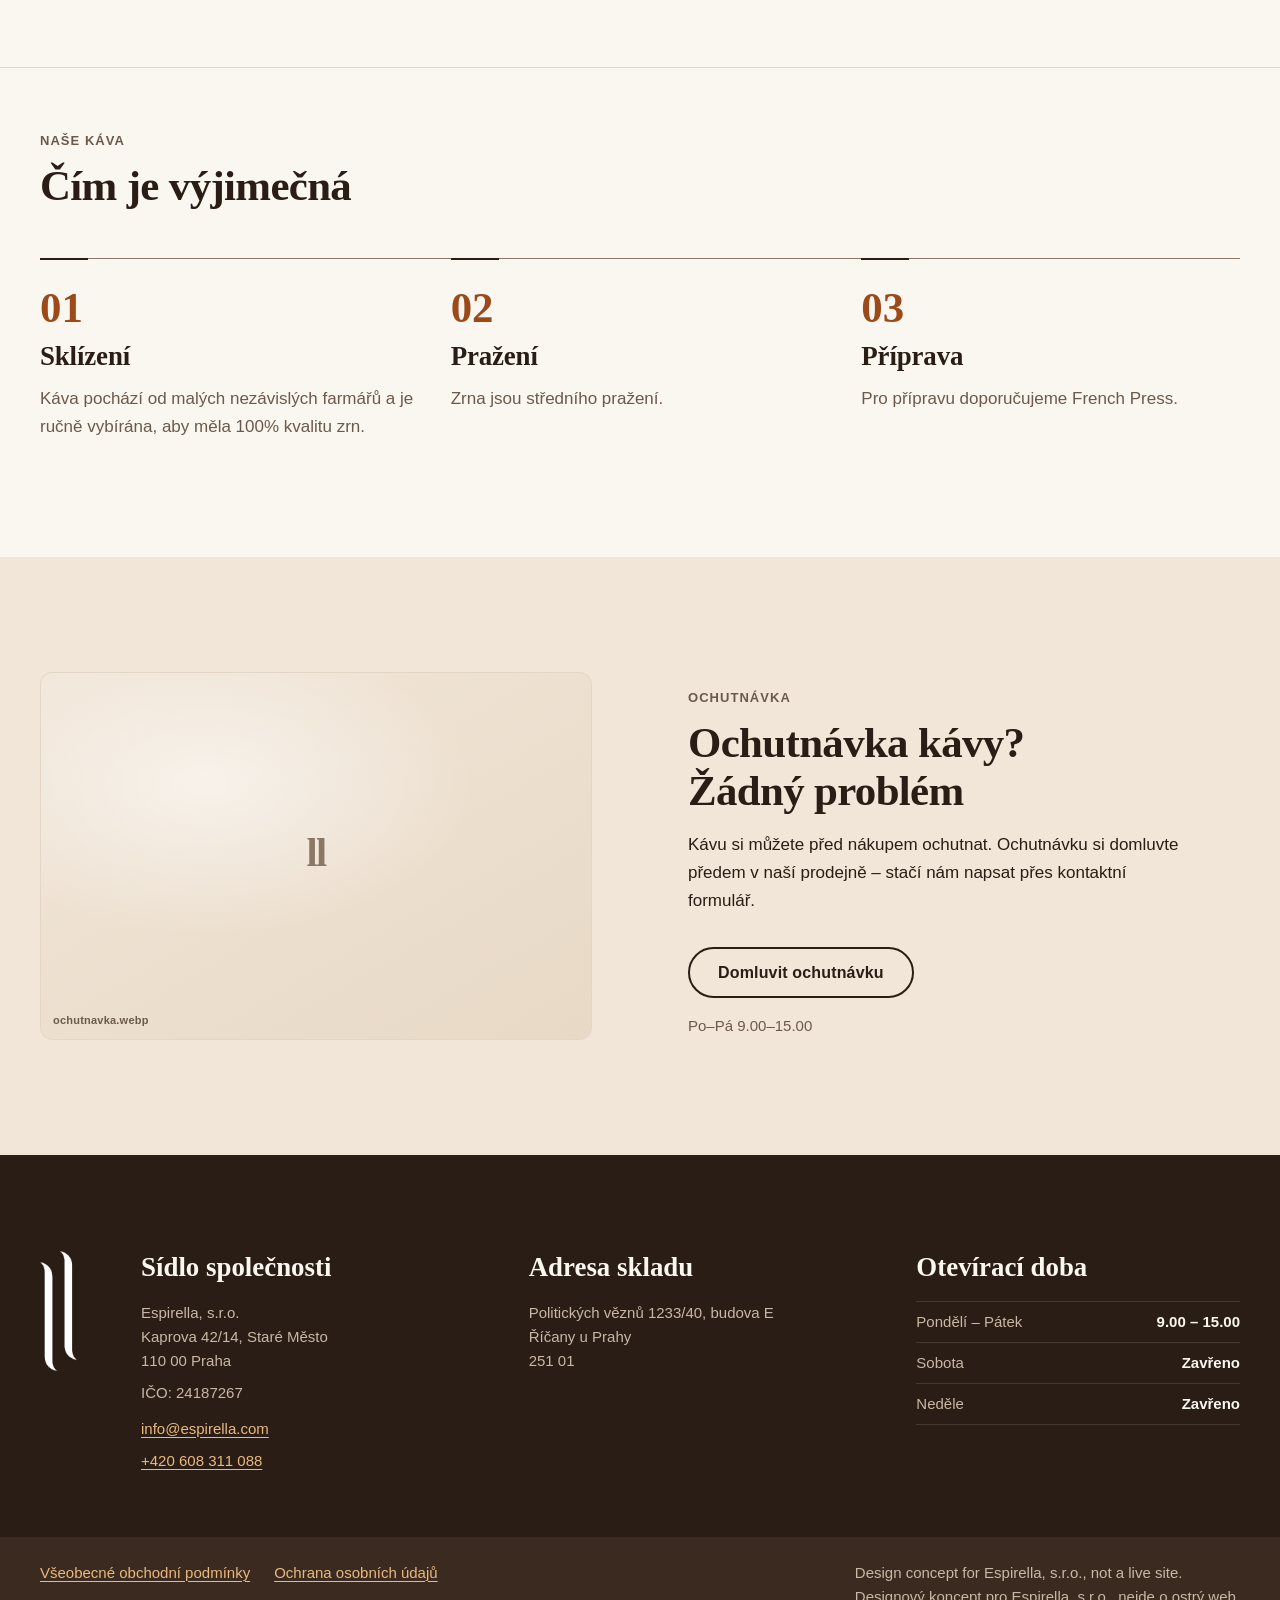
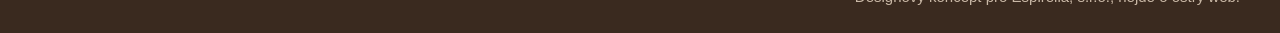
==== commit bf355f13: "language switcher" ====
--- a/preview/espirella/index.html
+++ b/preview/espirella/index.html
@@ -12,6 +12,9 @@
   <meta property="og:description" content="Ručně vybíraná zrnková káva středního pražení od malých nezávislých farmářů. Objednejte si ji v našem e-shopu.">
   <meta name="theme-color" content="#2A1D15">
   <link rel="stylesheet" href="css/style.css">
+  <link rel="alternate" hreflang="cs" href="index.html">
+  <link rel="alternate" hreflang="en" href="en/index.html">
+  <link rel="alternate" hreflang="de" href="de/index.html">
 </head>
 <body id="top">
   <a class="skip-link" href="#obsah">Přeskočit na obsah</a>
@@ -23,9 +26,14 @@
       </a>
       <nav class="nav" aria-label="Hlavní navigace">
         <a class="nav__home" href="index.html" aria-current="page">Hlavní stránka</a>
-        <a href="https://www.espirella.com/kosik/">Košík</a>
-        <a href="https://www.espirella.com/kontakt/">Kontakt</a>
-        <a class="btn btn--accent" href="https://www.espirella.com/obchod/">Obchod</a>
+        <a href="beyond-preview.html">Košík</a>
+        <a href="#kontakt">Kontakt</a>
+        <a class="btn btn--accent" href="beyond-preview.html">Obchod</a>
+      </nav>
+      <nav class="lang-switch" aria-label="Jazyk">
+        <a href="index.html" lang="cs" hreflang="cs" aria-label="Čeština" aria-current="true">CS</a>
+        <a href="en/index.html" lang="en" hreflang="en" aria-label="English">EN</a>
+        <a href="de/index.html" lang="de" hreflang="de" aria-label="Deutsch">DE</a>
       </nav>
     </div>
   </header>
@@ -39,8 +47,8 @@
           <h1 id="hero-title">Káva od malých farmářů</h1>
           <p class="hero__lead">Ručně vybíraná zrna středního pražení, která si objednáte přímo z našeho e‑shopu.</p>
           <div class="btn-row">
-            <a class="btn btn--accent" href="https://www.espirella.com/obchod/">Do obchodu <span class="btn__arrow" aria-hidden="true">→</span></a>
-            <a class="btn btn--outline-dark" href="https://www.espirella.com/kontakt/">Domluvit ochutnávku</a>
+            <a class="btn btn--accent" href="beyond-preview.html">Do obchodu <span class="btn__arrow" aria-hidden="true">→</span></a>
+            <a class="btn btn--outline-dark" href="beyond-preview.html">Domluvit ochutnávku</a>
           </div>
           <ul class="hero__facts" aria-label="Naše káva ve zkratce">
             <li class="tag">Ručně vybíraná</li>
@@ -72,7 +80,7 @@
             </div>
             <div class="card__body">
               <p class="eyebrow">Káva · zrno</p>
-              <h3 class="card__title"><a href="https://www.espirella.com/obchod/espirella-brasil-zrno/">espirella Brasil&nbsp;–&nbsp;zrno</a></h3>
+              <h3 class="card__title"><a href="beyond-preview.html">espirella Brasil&nbsp;–&nbsp;zrno</a></h3>
               <p class="card__meta">Brazílie · střední pražení</p>
               <div class="card__foot">
                 <p class="card__price">191 Kč</p>
@@ -89,7 +97,7 @@
             </div>
             <div class="card__body">
               <p class="eyebrow">Káva · zrno</p>
-              <h3 class="card__title"><a href="https://www.espirella.com/obchod/espirella-royal-gold-zrno/">espirella Royal Gold&nbsp;–&nbsp;zrno</a></h3>
+              <h3 class="card__title"><a href="beyond-preview.html">espirella Royal Gold&nbsp;–&nbsp;zrno</a></h3>
               <p class="card__meta">Střední pražení</p>
               <div class="card__foot">
                 <p class="card__price">191 Kč – 359 Kč</p>
@@ -106,7 +114,7 @@
             </div>
             <div class="card__body">
               <p class="eyebrow">Káva · zrno</p>
-              <h3 class="card__title"><a href="https://www.espirella.com/obchod/espirella-columbia-zrno/">espirella Columbia&nbsp;–&nbsp;zrno</a></h3>
+              <h3 class="card__title"><a href="beyond-preview.html">espirella Columbia&nbsp;–&nbsp;zrno</a></h3>
               <p class="card__meta">Střední pražení</p>
               <div class="card__foot">
                 <p class="card__price">202 Kč</p>
@@ -123,7 +131,7 @@
             </div>
             <div class="card__body">
               <p class="eyebrow">Čaj</p>
-              <h3 class="card__title"><a href="https://www.espirella.com/obchod/green-tea-passion/">Green tea passion</a></h3>
+              <h3 class="card__title"><a href="beyond-preview.html">Green tea passion</a></h3>
               <div class="card__foot">
                 <p class="card__price">184 Kč</p>
                 <p class="card__cue" aria-hidden="true">Vybrat →</p>
@@ -133,7 +141,7 @@
         </div>
 
         <div class="section__cta">
-          <a class="btn btn--primary" href="https://www.espirella.com/obchod/">Do obchodu <span class="btn__arrow" aria-hidden="true">→</span></a>
+          <a class="btn btn--primary" href="beyond-preview.html">Do obchodu <span class="btn__arrow" aria-hidden="true">→</span></a>
         </div>
       </div>
     </section>
@@ -178,7 +186,7 @@
           <h2 class="h2" id="ochutnavka-title">Ochutnávka kávy? <span class="h2__line">Žádný problém</span></h2>
           <p>Kávu si můžete před nákupem ochutnat. Ochutnávku si domluvte předem v naší prodejně – stačí nám napsat přes kontaktní formulář.</p>
           <div class="btn-row">
-            <a class="btn btn--outline" href="https://www.espirella.com/kontakt/">Domluvit ochutnávku</a>
+            <a class="btn btn--outline" href="beyond-preview.html">Domluvit ochutnávku</a>
           </div>
           <p class="tasting__hours">Po–Pá 9.00–15.00</p>
         </div>
@@ -187,11 +195,11 @@
   </main>
 
   <footer class="site-footer">
-    <div class="container site-footer__grid">
+    <div id="kontakt" class="container site-footer__grid">
       <div class="site-footer__mark">
         <img src="assets/logo_white_double.png" alt="Espirella – značka" width="104" height="334">
       </div>
-      <div>
+      <div class="site-footer__contact">
         <h2>Sídlo společnosti</h2>
         <address>
           <p>Espirella, s.r.o.<br>Kaprova 42/14, Staré Město<br>110 00 Praha</p>
@@ -220,8 +228,8 @@
     <div class="site-footer__bar">
       <div class="container site-footer__bar-inner">
         <ul class="legal">
-          <li><a href="https://web.archive.org/web/20200922174451/https://www.espirella.com/wp-content/uploads/2018/07/Vseobecne-ObchodniPodminky-Espirella.pdf">Všeobecné obchodní podmínky</a></li>
-          <li><a href="https://web.archive.org/web/20200922165118/https://www.espirella.com/wp-content/uploads/2018/07/Podminky-Ochrany-Osobnich-Udaju-Espirella.pdf">Ochrana osobních údajů</a></li>
+          <li><a href="beyond-preview.html">Všeobecné obchodní podmínky</a></li>
+          <li><a href="beyond-preview.html">Ochrana osobních údajů</a></li>
         </ul>
         <p class="concept-note">Design concept for Espirella, s.r.o., not a live site.<br>Designový koncept pro Espirella, s.r.o., nejde o ostrý web.</p>
       </div>
--- a/preview/espirella/css/style.css
+++ b/preview/espirella/css/style.css
@@ -185,6 +185,10 @@
   .nav .btn { min-height: 48px; padding: 10px var(--space-4); }
   .brand img { width: 88px; height: 47px; }  /* keeps the nav inside the gutter at 360px */
 }
+/* German "Warenkorb" is too wide for the row on narrow phones: show the short, correct form "Korb". */
+.nav__short { display: none; }
+@media (min-width: 370px) and (max-width: 379px) { html[lang="de"] .nav { gap: var(--space-2); } }  /* keeps "Warenkorb" in full at 375px */
+@media (max-width: 369px) { .nav__full { display: none; } .nav__short { display: inline; } }
 @media (max-width: 359px) {
   .nav { gap: var(--space-2); }
   .brand img { width: 76px; height: 40px; }
@@ -192,6 +196,27 @@
 @media (max-width: 339px) {
   .nav .btn { padding-inline: var(--space-3); }
   .brand img { width: 64px; height: 34px; }
+}
+
+/* Language switcher: inline on the right at >=1024px; below that a slim top row of the sticky header. */
+.brand { margin-right: auto; }
+.lang-switch { display: flex; align-items: center; }
+.lang-switch a {
+  display: inline-flex; align-items: center; justify-content: center; min-width: 44px; min-height: 44px; padding: 0 var(--space-2);
+  font: 600 var(--text-xs)/1 var(--font-body); letter-spacing: 0.08em; color: var(--color-on-dark-muted); text-decoration: none;
+  border-radius: var(--radius-sm); transition: color var(--dur-fast) var(--ease-out);
+}
+.lang-switch a:hover, .lang-switch a[aria-current="true"] { color: var(--color-accent); text-decoration: underline; text-decoration-thickness: 2px; text-underline-offset: 6px; }
+.lang-switch a[aria-current="true"] { font-weight: 700; }
+@media (max-width: 1023px) {
+  /* The 44px language row scrolls away; the 64px logo + nav row stays stuck. */
+  .site-header { top: -44px; }
+  .site-header__inner { flex-wrap: wrap; height: auto; row-gap: 0; }
+  .lang-switch { order: -1; flex: 0 0 100%; justify-content: flex-end; height: 44px; }
+  .brand, .nav { height: var(--header-h); }
+}
+@media (min-width: 1024px) {
+  .lang-switch { margin-left: var(--space-3); padding-left: var(--space-2); border-left: 1px solid var(--line-on-dark-strong); }
 }
 
 /* ---------- Hero ---------- */
@@ -332,6 +357,26 @@
 .concept-note { max-width: 62ch; }
 @media (min-width: 768px) { .site-footer__bar-inner { flex-direction: row; justify-content: space-between; align-items: flex-start; gap: var(--space-6); } }
 
+/* Anchor target: the whole footer grid (mark + contact) sits clear of the sticky header. */
+.site-footer__grid[id] { scroll-margin-top: calc(var(--header-h) + var(--space-5)); }
+
+/* ---------- "Beyond preview" page ---------- */
+.page-message { min-height: calc(100vh - var(--header-h)); min-height: calc(100svh - var(--header-h)); display: flex; align-items: center; padding-block: var(--section-pad); }
+.page-message__grid { display: grid; grid-template-columns: minmax(0, 1fr); align-items: center; }
+.page-message__inner { max-width: var(--container-narrow); }
+.page-message h1 { font-size: var(--text-2xl); line-height: 1.12; font-weight: 600; letter-spacing: -0.015em; margin-bottom: var(--space-5); }
+.page-message p + p { margin-top: var(--space-4); }
+.page-message__contact { font-size: var(--text-base); }
+.page-message__contact a { color: var(--color-primary); }
+.page-message .btn-row { margin-top: var(--space-6); }
+.page-message__anchor { display: none; }
+@media (min-width: 1024px) {
+  .page-message { min-height: 480px; }  /* modest band on desktop instead of a full viewport */
+  .page-message__grid { grid-template-columns: repeat(2, minmax(0, 1fr)); gap: var(--space-9); }
+  .page-message__anchor { display: block; aspect-ratio: 4 / 3; border-radius: var(--radius-md); border: 1px solid var(--color-border); }
+  .page-message__anchor .slot__mark { font-size: 160px; }
+}
+
 /* ---------- Reduced motion ---------- */
 @media (prefers-reduced-motion: reduce) {
   html { scroll-behavior: auto; }
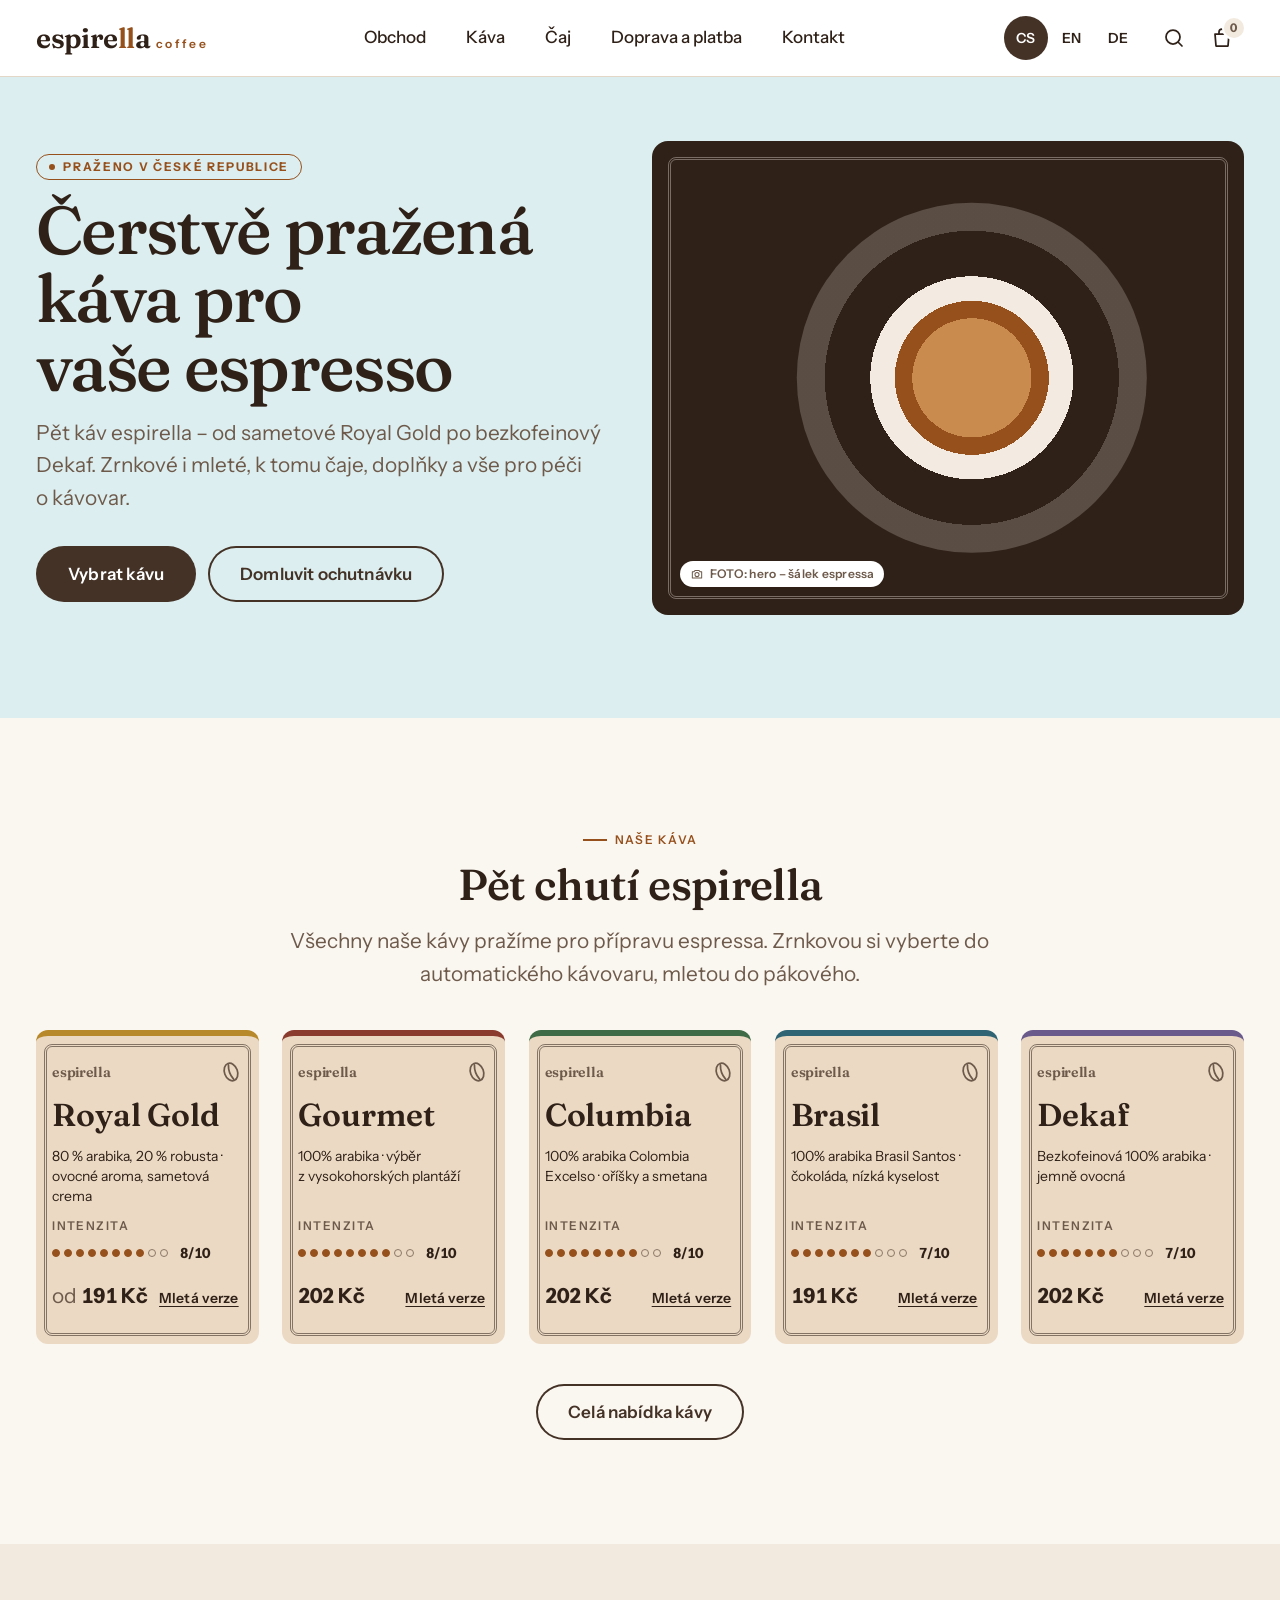
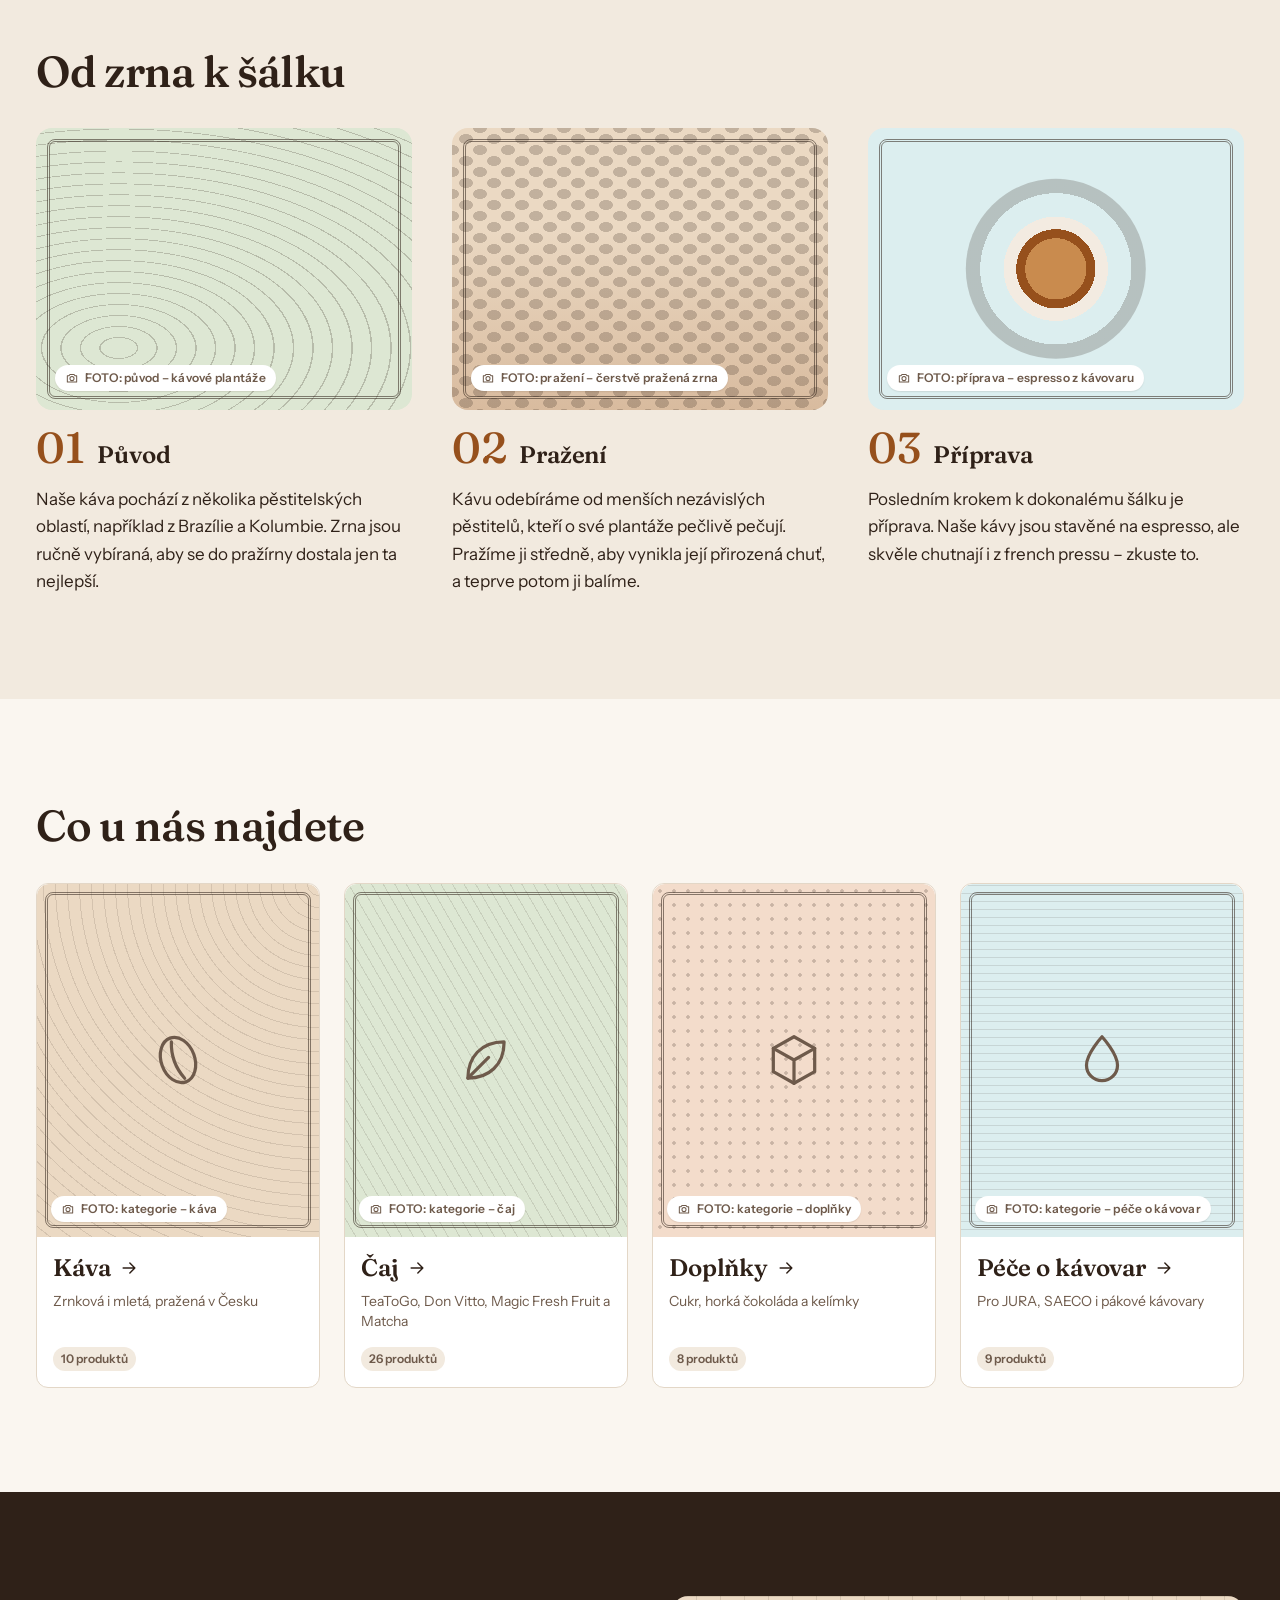
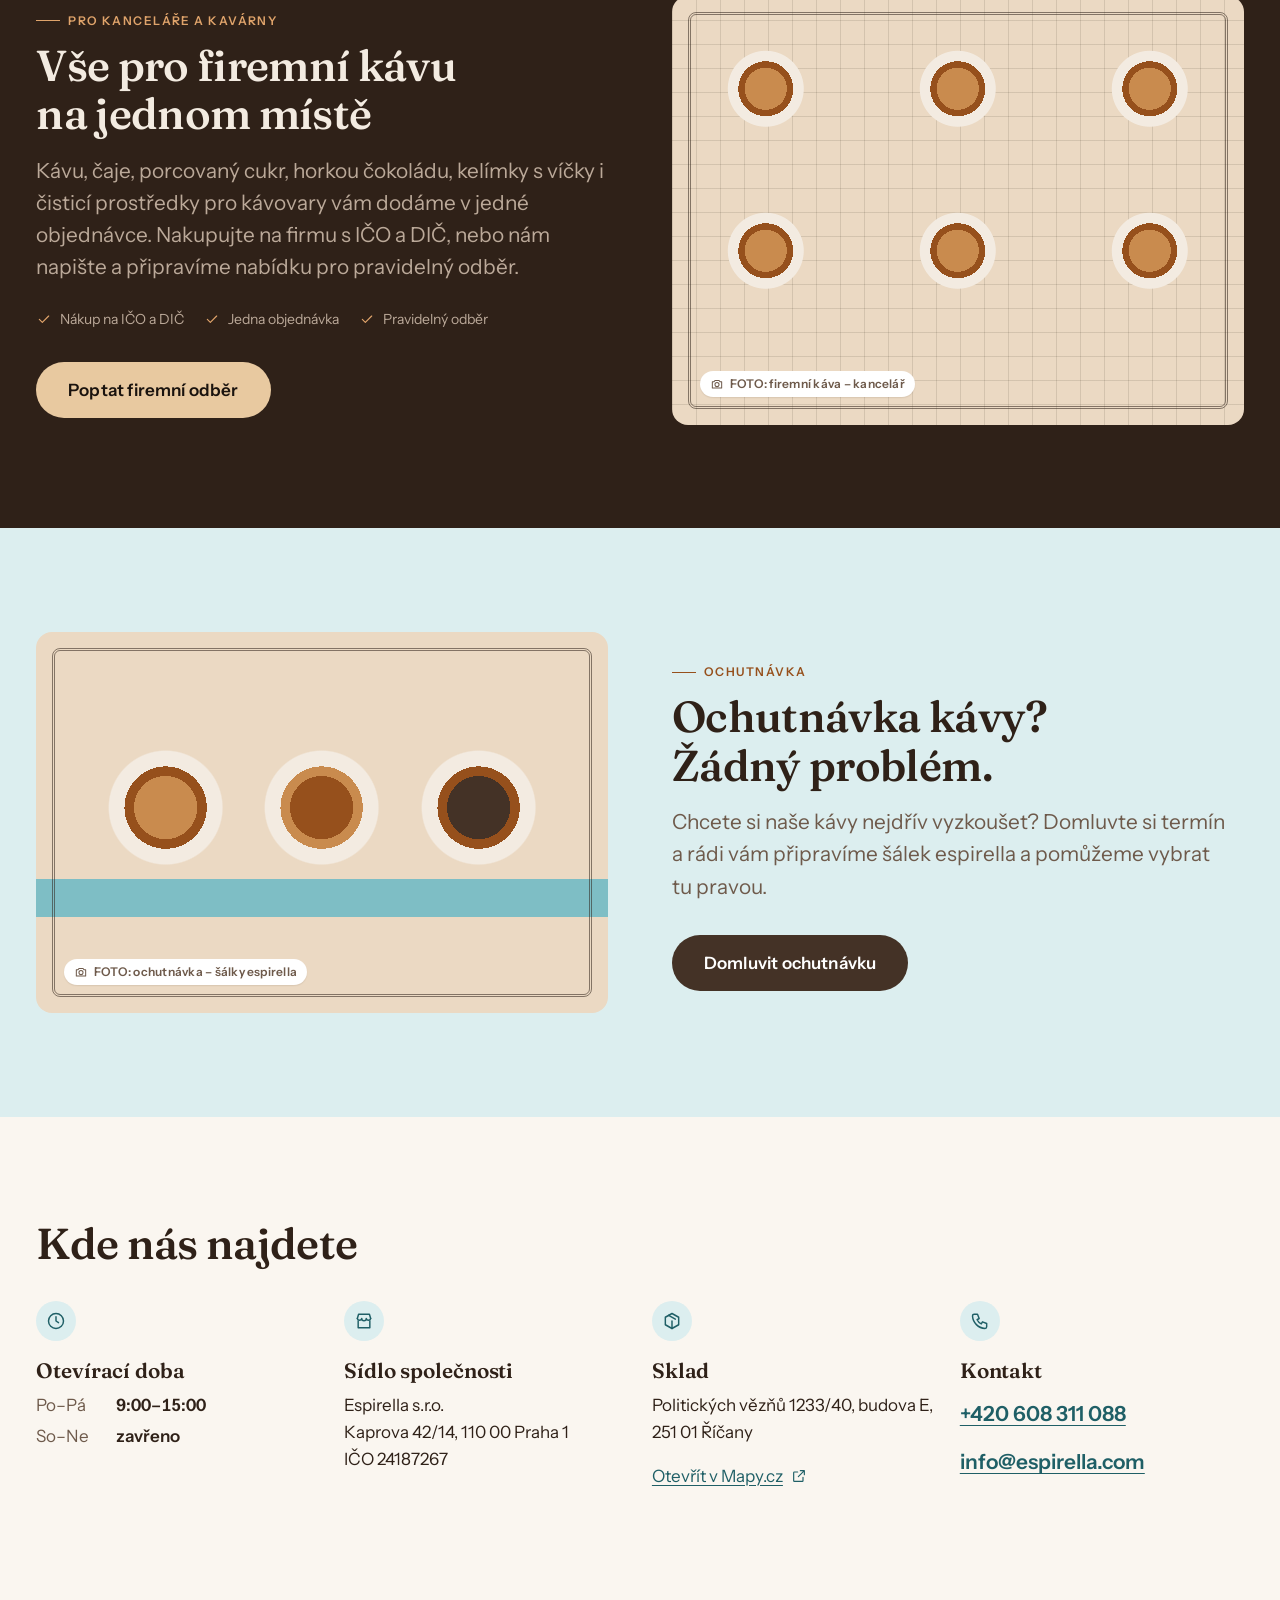
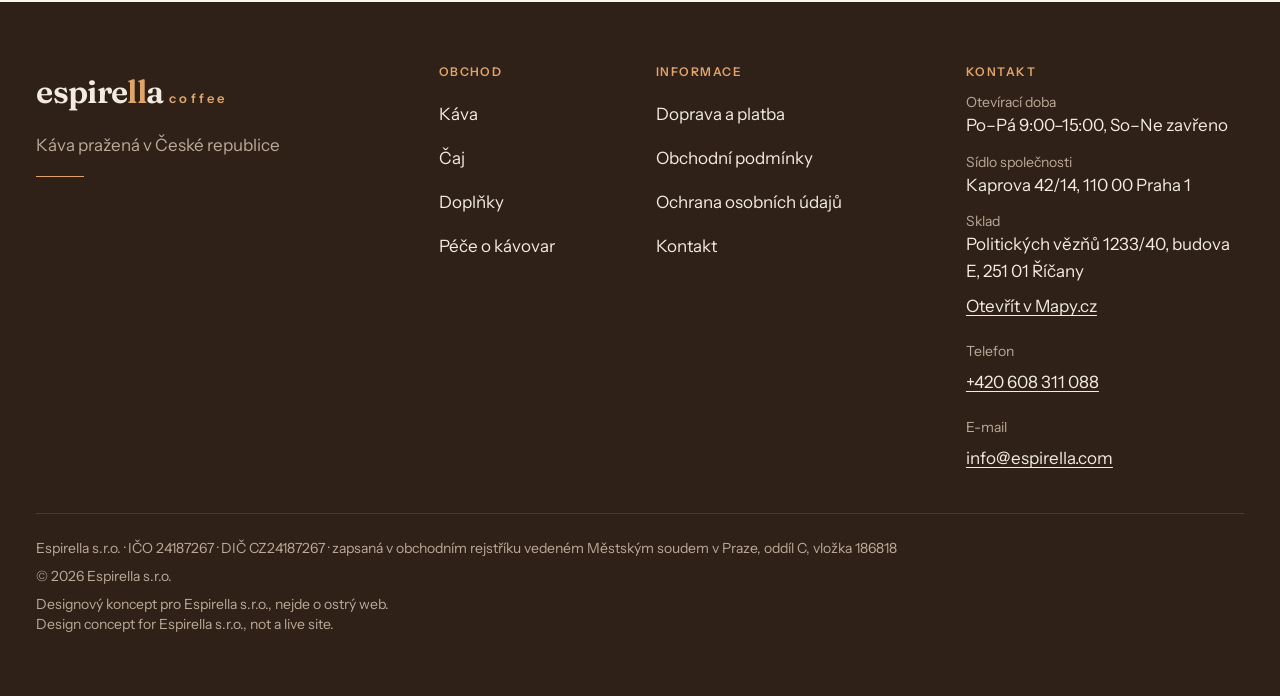
==== commit 42aedc00: "production rework" ====
--- a/preview/espirella/index.html
+++ b/preview/espirella/index.html
@@ -1,239 +1,122 @@
 <!DOCTYPE html>
 <html lang="cs">
 <head>
-  <meta charset="utf-8">
-  <meta name="viewport" content="width=device-width, initial-scale=1">
-  <meta name="robots" content="noindex, nofollow">
-  <title>Espirella | Ručně vybíraná zrnková káva z e-shopu</title>
-  <meta name="description" content="Espirella, s.r.o.: ručně vybíraná zrnková káva středního pražení od malých nezávislých farmářů. Objednejte si ji v našem e-shopu nebo si domluvte ochutnávku.">
-  <meta property="og:type" content="website">
-  <meta property="og:locale" content="cs_CZ">
-  <meta property="og:title" content="Espirella | Ručně vybíraná zrnková káva z e-shopu">
-  <meta property="og:description" content="Ručně vybíraná zrnková káva středního pražení od malých nezávislých farmářů. Objednejte si ji v našem e-shopu.">
-  <meta name="theme-color" content="#2A1D15">
-  <link rel="stylesheet" href="css/style.css">
-  <link rel="alternate" hreflang="cs" href="index.html">
-  <link rel="alternate" hreflang="en" href="en/index.html">
-  <link rel="alternate" hreflang="de" href="de/index.html">
+<meta charset="utf-8">
+<meta name="viewport" content="width=device-width, initial-scale=1">
+<title>Espirella – čerstvě pražená káva na espresso</title>
+<meta name="description" content="Espresso kávy espirella pražené v České republice – zrnkové i mleté. K tomu čaje, doplňky a péče o kávovary JURA a SAECO. Domluvte si ochutnávku.">
+<meta name="robots" content="noindex, nofollow">
+<link rel="icon" href="favicon.svg" type="image/svg+xml">
+<link rel="alternate" hreflang="cs" href="index.html">
+<link rel="alternate" hreflang="en" href="en/index.html">
+<link rel="alternate" hreflang="de" href="de/index.html">
+<meta property="og:site_name" content="Espirella">
+<meta property="og:locale" content="cs_CZ">
+<meta property="og:type" content="website">
+<meta property="og:title" content="Espirella – čerstvě pražená káva na espresso">
+<meta property="og:description" content="Espresso kávy espirella pražené v České republice – zrnkové i mleté. K tomu čaje, doplňky a péče o kávovary JURA a SAECO. Domluvte si ochutnávku.">
+<meta name="twitter:card" content="summary">
+<meta name="twitter:title" content="Espirella – čerstvě pražená káva na espresso">
+<meta name="twitter:description" content="Espresso kávy espirella pražené v České republice – zrnkové i mleté. K tomu čaje, doplňky a péče o kávovary JURA a SAECO. Domluvte si ochutnávku.">
+<link rel="preload" as="font" type="font/woff2" href="assets/fonts/fraunces-latin-wght-normal.woff2" crossorigin>
+<link rel="preload" as="font" type="font/woff2" href="assets/fonts/fraunces-latin-ext-wght-normal.woff2" crossorigin>
+<link rel="stylesheet" href="css/style.css">
+<script defer src="js/site.js"></script>
 </head>
-<body id="top">
-  <a class="skip-link" href="#obsah">Přeskočit na obsah</a>
+<body>
+<a class="skip-link" href="#obsah">Přeskočit na obsah</a>
+<svg width="0" height="0" style="position:absolute" aria-hidden="true" focusable="false"><symbol id="i-search" viewBox="0 0 24 24"><circle cx="11" cy="11" r="7"/><path d="m20 20-3.5-3.5"/></symbol><symbol id="i-bag" viewBox="0 0 24 24"><path d="M5 8h14l-1 12H6L5 8Z"/><path d="M9 8V6a3 3 0 0 1 6 0v2"/></symbol><symbol id="i-menu" viewBox="0 0 24 24"><path d="M4 7h16M4 12h16M4 17h16"/></symbol><symbol id="i-close" viewBox="0 0 24 24"><path d="M6 6l12 12M18 6 6 18"/></symbol><symbol id="i-phone" viewBox="0 0 24 24"><path d="M5 4h4l2 5-2.5 1.5a11 11 0 0 0 5 5L15 13l5 2v4a2 2 0 0 1-2 2A16 16 0 0 1 3 6a2 2 0 0 1 2-2Z"/></symbol><symbol id="i-clock" viewBox="0 0 24 24"><circle cx="12" cy="12" r="9"/><path d="M12 7v5l3 2"/></symbol><symbol id="i-chevron-right" viewBox="0 0 24 24"><path d="m9 6 6 6-6 6"/></symbol><symbol id="i-check" viewBox="0 0 24 24"><path d="m5 12.5 4.5 4.5L19 7.5"/></symbol><symbol id="i-camera" viewBox="0 0 24 24"><path d="M4 8h3l1.5-2h7L17 8h3v11H4V8Z"/><circle cx="12" cy="13" r="3.5"/></symbol><symbol id="i-bean" viewBox="0 0 24 24"><g transform="rotate(-20 12 12)"><ellipse cx="12" cy="12" rx="6.5" ry="9"/><path d="M12 4.500Q9 12 12 19.500"/></g></symbol><symbol id="i-leaf" viewBox="0 0 24 24"><path d="M5 19c0-8 5-14 14-14 0 9-6 14-14 14Z"/><path d="M5 19 13 11"/></symbol><symbol id="i-cube" viewBox="0 0 24 24"><path d="m12 3 8 4.500v9L12 21l-8-4.500v-9L12 3Z"/><path d="m4 7.500 8 4.500 8-4.500M12 12v9"/></symbol><symbol id="i-drop" viewBox="0 0 24 24"><path d="M12 3s6 6.500 6 11a6 6 0 0 1-12 0c0-4.500 6-11 6-11Z"/></symbol><symbol id="i-external" viewBox="0 0 24 24"><path d="M14 4h6v6M20 4l-9 9"/><path d="M18 14v5a1 1 0 0 1-1 1H5a1 1 0 0 1-1-1V7a1 1 0 0 1 1-1h5"/></symbol><symbol id="i-store" viewBox="0 0 24 24"><path d="M4 9 5.500 4h13L20 9"/><path d="M4 9a2.700 2.700 0 0 0 5.300 0 2.700 2.700 0 0 0 5.400 0A2.700 2.700 0 0 0 20 9"/><path d="M5 12v8h14v-8"/></symbol><symbol id="i-package" viewBox="0 0 24 24"><path d="m12 3 8 4.500v9L12 21l-8-4.500v-9L12 3Z"/><path d="m8 5.200 8 4.600M12 12v9"/></symbol><symbol id="i-arrow-right" viewBox="0 0 24 24"><path d="M5 12h14M13 6l6 6-6 6"/></symbol></svg>
+<header class="site-header"><div class="site-header__inner container--wide">
+<a href="index.html" aria-label="Espirella – úvodní stránka" class="wordmark"><span class="wordmark__main" aria-hidden="true">espire<span class="wordmark__ll">ll</span>a</span><span class="wordmark__sub" aria-hidden="true">coffee</span></a>
+<nav class="site-nav" aria-label="Hlavní navigace"><ul role="list"><li><a href="beyond-preview.html">Obchod</a></li><li><a href="beyond-preview.html">Káva</a></li><li><a href="beyond-preview.html">Čaj</a></li><li><a href="beyond-preview.html">Doprava a platba</a></li><li><a href="#kde-nas-najdete">Kontakt</a></li></ul></nav>
+<div class="site-header__actions">
+<nav class="lang-switch lang-switch--header" aria-label="Jazyk"><a href="index.html" lang="cs" hreflang="cs" aria-current="true"><span aria-hidden="true">CS</span><span class="visually-hidden">Čeština</span></a><a href="en/index.html" lang="en" hreflang="en"><span aria-hidden="true">EN</span><span class="visually-hidden">English</span></a><a href="de/index.html" lang="de" hreflang="de"><span aria-hidden="true">DE</span><span class="visually-hidden">Deutsch</span></a></nav>
+<a class="icon-btn" href="beyond-preview.html" aria-label="Hledat"><svg class="icon icon--lg icon--search" aria-hidden="true" focusable="false"><use href="#i-search"></use></svg></a>
+<a class="icon-btn" href="beyond-preview.html" aria-label="Košík, 0 položek"><svg class="icon icon--lg icon--bag" aria-hidden="true" focusable="false"><use href="#i-bag"></use></svg><span class="cart-badge" data-filled="false" aria-hidden="true">0</span></a>
+<div class="mobile-nav">
+<button type="button" class="menu-btn" aria-expanded="false" aria-controls="mobile-nav-panel" data-nav-toggle><svg class="icon icon--menu" aria-hidden="true" focusable="false"><use href="#i-menu"></use></svg><svg class="icon icon--close" aria-hidden="true" focusable="false"><use href="#i-close"></use></svg><span>Menu</span></button>
+<div class="mobile-nav__backdrop" data-nav-backdrop hidden></div>
+<div class="mobile-nav__panel" id="mobile-nav-panel" role="dialog" aria-modal="true" aria-label="Hlavní menu" hidden data-nav-panel>
+<div class="mobile-nav__top"><a href="index.html" aria-label="Espirella – úvodní stránka" class="wordmark"><span class="wordmark__main" aria-hidden="true">espire<span class="wordmark__ll">ll</span>a</span><span class="wordmark__sub" aria-hidden="true">coffee</span></a><button type="button" class="icon-btn" aria-label="Zavřít menu" data-nav-close><svg class="icon icon--lg icon--close" aria-hidden="true" focusable="false"><use href="#i-close"></use></svg></button></div>
+<nav aria-label="Mobilní navigace"><ul class="mobile-nav__list" role="list"><li><a href="beyond-preview.html">Obchod<svg class="icon icon--chevron-right" aria-hidden="true" focusable="false"><use href="#i-chevron-right"></use></svg></a></li><li><a href="beyond-preview.html">Káva<svg class="icon icon--chevron-right" aria-hidden="true" focusable="false"><use href="#i-chevron-right"></use></svg></a></li><li><a href="beyond-preview.html">Čaj<svg class="icon icon--chevron-right" aria-hidden="true" focusable="false"><use href="#i-chevron-right"></use></svg></a></li><li><a href="beyond-preview.html">Doprava a platba<svg class="icon icon--chevron-right" aria-hidden="true" focusable="false"><use href="#i-chevron-right"></use></svg></a></li><li><a href="#kde-nas-najdete">Kontakt<svg class="icon icon--chevron-right" aria-hidden="true" focusable="false"><use href="#i-chevron-right"></use></svg></a></li></ul></nav>
+<div class="mobile-nav__lang"><p class="eyebrow eyebrow--plain eyebrow--muted" aria-hidden="true">Jazyk</p><nav class="lang-switch lang-switch--panel" aria-label="Jazyk"><a href="index.html" lang="cs" hreflang="cs" aria-current="true"><span aria-hidden="true">CS</span><span class="visually-hidden">Čeština</span></a><a href="en/index.html" lang="en" hreflang="en"><span aria-hidden="true">EN</span><span class="visually-hidden">English</span></a><a href="de/index.html" lang="de" hreflang="de"><span aria-hidden="true">DE</span><span class="visually-hidden">Deutsch</span></a></nav></div>
+<a class="btn btn--secondary btn--lg btn--block mobile-nav__phone" href="tel:+420608311088"><svg class="icon icon--phone" aria-hidden="true" focusable="false"><use href="#i-phone"></use></svg>+420 608 311 088</a>
+</div>
+</div>
+</div>
+</div></header>
+<main id="obsah" tabindex="-1">
+<section class="hero scope-teal" aria-labelledby="hero-title"><div class="container--wide hero__grid">
+<div class="hero__text"><p class="stamp"><span class="stamp__dot" aria-hidden="true"></span>Praženo v České republice</p><h1 id="hero-title" class="hero__title">Čerstvě pražená káva pro vaše espresso</h1><p class="lead">Pět káv espirella – od sametové Royal Gold po bezkofeinový Dekaf. Zrnkové i mleté, k tomu čaje, doplňky a vše pro péči o kávovar.</p>
+<div class="btn-row hero__cta"><a class="btn btn--primary btn--lg" href="beyond-preview.html">Vybrat kávu</a><a class="btn btn--secondary btn--lg" href="beyond-preview.html">Domluvit ochutnávku</a></div></div>
+<div class="hero__media"><div class="media-slot" data-slot="hero-home" data-motif="crema" style="--ratio: 4 / 3; --ratio-lg: 5 / 4;"><div class="media-slot__art" aria-hidden="true"></div><div class="media-slot__frame" aria-hidden="true"></div><span class="media-slot__label" aria-hidden="true"><svg class="icon icon--sm icon--camera" aria-hidden="true" focusable="false"><use href="#i-camera"></use></svg>FOTO: hero – šálek espressa</span><img src="assets/hero-home.webp" alt="Šálek espressa s lískooříškovou cremou na tmavém podkladu, pohled shora" width="1600" height="1200" loading="eager" fetchpriority="high" decoding="async" onerror="this.remove()"></div></div>
+</div></section>
 
-  <header class="site-header">
-    <div class="container site-header__inner">
-      <a class="brand" href="index.html" aria-label="Espirella – hlavní stránka">
-        <img src="assets/logo_text_white.png" alt="Espirella" width="128" height="68">
-      </a>
-      <nav class="nav" aria-label="Hlavní navigace">
-        <a class="nav__home" href="index.html" aria-current="page">Hlavní stránka</a>
-        <a href="beyond-preview.html">Košík</a>
-        <a href="#kontakt">Kontakt</a>
-        <a class="btn btn--accent" href="beyond-preview.html">Obchod</a>
-      </nav>
-      <nav class="lang-switch" aria-label="Jazyk">
-        <a href="index.html" lang="cs" hreflang="cs" aria-label="Čeština" aria-current="true">CS</a>
-        <a href="en/index.html" lang="en" hreflang="en" aria-label="English">EN</a>
-        <a href="de/index.html" lang="de" hreflang="de" aria-label="Deutsch">DE</a>
-      </nav>
-    </div>
-  </header>
+<section class="section" aria-labelledby="nase-kava"><div class="container--wide">
+<div class="section-heading section-heading--center"><p class="eyebrow">Naše káva</p><h2 id="nase-kava">Pět chutí espirella</h2><p class="lead">Všechny naše kávy pražíme pro přípravu espressa. Zrnkovou si vyberte do automatického kávovaru, mletou do pákového.</p></div>
+<div class="blend-grid">
+<article class="blend-card" data-blend="royal-gold"><div class="blend-card__top"><span class="blend-card__brand">espirella</span><svg class="icon icon--lg icon--bean blend-card__glyph" aria-hidden="true" focusable="false"><use href="#i-bean"></use></svg></div><h3 class="blend-card__name"><a class="blend-card__link" href="beyond-preview.html">Royal Gold</a></h3><p class="blend-card__notes">80 % arabika, 20 % robusta · ovocné aroma, sametová crema</p><div class="intensity" role="img" aria-label="Intenzita 8 z 10"><span class="intensity__label" aria-hidden="true">Intenzita</span><span class="intensity__dots" aria-hidden="true"><span class="intensity__dot is-filled"></span><span class="intensity__dot is-filled"></span><span class="intensity__dot is-filled"></span><span class="intensity__dot is-filled"></span><span class="intensity__dot is-filled"></span><span class="intensity__dot is-filled"></span><span class="intensity__dot is-filled"></span><span class="intensity__dot is-filled"></span><span class="intensity__dot"></span><span class="intensity__dot"></span></span><span class="intensity__num" aria-hidden="true">8/10</span></div><div class="blend-card__foot"><span class="price price--md"><span class="price__from">od </span><span data-price-amount>191 Kč</span></span><a class="btn btn--ghost btn--sm blend-card__alt" href="beyond-preview.html">Mletá verze<span class="visually-hidden">: Royal Gold</span></a></div></article>
+<article class="blend-card" data-blend="gourmet"><div class="blend-card__top"><span class="blend-card__brand">espirella</span><svg class="icon icon--lg icon--bean blend-card__glyph" aria-hidden="true" focusable="false"><use href="#i-bean"></use></svg></div><h3 class="blend-card__name"><a class="blend-card__link" href="beyond-preview.html">Gourmet</a></h3><p class="blend-card__notes">100% arabika · výběr z vysokohorských plantáží</p><div class="intensity" role="img" aria-label="Intenzita 8 z 10"><span class="intensity__label" aria-hidden="true">Intenzita</span><span class="intensity__dots" aria-hidden="true"><span class="intensity__dot is-filled"></span><span class="intensity__dot is-filled"></span><span class="intensity__dot is-filled"></span><span class="intensity__dot is-filled"></span><span class="intensity__dot is-filled"></span><span class="intensity__dot is-filled"></span><span class="intensity__dot is-filled"></span><span class="intensity__dot is-filled"></span><span class="intensity__dot"></span><span class="intensity__dot"></span></span><span class="intensity__num" aria-hidden="true">8/10</span></div><div class="blend-card__foot"><span class="price price--md"><span data-price-amount>202 Kč</span></span><a class="btn btn--ghost btn--sm blend-card__alt" href="beyond-preview.html">Mletá verze<span class="visually-hidden">: Gourmet</span></a></div></article>
+<article class="blend-card" data-blend="columbia"><div class="blend-card__top"><span class="blend-card__brand">espirella</span><svg class="icon icon--lg icon--bean blend-card__glyph" aria-hidden="true" focusable="false"><use href="#i-bean"></use></svg></div><h3 class="blend-card__name"><a class="blend-card__link" href="beyond-preview.html">Columbia</a></h3><p class="blend-card__notes">100% arabika Colombia Excelso · oříšky a smetana</p><div class="intensity" role="img" aria-label="Intenzita 8 z 10"><span class="intensity__label" aria-hidden="true">Intenzita</span><span class="intensity__dots" aria-hidden="true"><span class="intensity__dot is-filled"></span><span class="intensity__dot is-filled"></span><span class="intensity__dot is-filled"></span><span class="intensity__dot is-filled"></span><span class="intensity__dot is-filled"></span><span class="intensity__dot is-filled"></span><span class="intensity__dot is-filled"></span><span class="intensity__dot is-filled"></span><span class="intensity__dot"></span><span class="intensity__dot"></span></span><span class="intensity__num" aria-hidden="true">8/10</span></div><div class="blend-card__foot"><span class="price price--md"><span data-price-amount>202 Kč</span></span><a class="btn btn--ghost btn--sm blend-card__alt" href="beyond-preview.html">Mletá verze<span class="visually-hidden">: Columbia</span></a></div></article>
+<article class="blend-card" data-blend="brasil"><div class="blend-card__top"><span class="blend-card__brand">espirella</span><svg class="icon icon--lg icon--bean blend-card__glyph" aria-hidden="true" focusable="false"><use href="#i-bean"></use></svg></div><h3 class="blend-card__name"><a class="blend-card__link" href="beyond-preview.html">Brasil</a></h3><p class="blend-card__notes">100% arabika Brasil Santos · čokoláda, nízká kyselost</p><div class="intensity" role="img" aria-label="Intenzita 7 z 10"><span class="intensity__label" aria-hidden="true">Intenzita</span><span class="intensity__dots" aria-hidden="true"><span class="intensity__dot is-filled"></span><span class="intensity__dot is-filled"></span><span class="intensity__dot is-filled"></span><span class="intensity__dot is-filled"></span><span class="intensity__dot is-filled"></span><span class="intensity__dot is-filled"></span><span class="intensity__dot is-filled"></span><span class="intensity__dot"></span><span class="intensity__dot"></span><span class="intensity__dot"></span></span><span class="intensity__num" aria-hidden="true">7/10</span></div><div class="blend-card__foot"><span class="price price--md"><span data-price-amount>191 Kč</span></span><a class="btn btn--ghost btn--sm blend-card__alt" href="beyond-preview.html">Mletá verze<span class="visually-hidden">: Brasil</span></a></div></article>
+<article class="blend-card" data-blend="dekaf"><div class="blend-card__top"><span class="blend-card__brand">espirella</span><svg class="icon icon--lg icon--bean blend-card__glyph" aria-hidden="true" focusable="false"><use href="#i-bean"></use></svg></div><h3 class="blend-card__name"><a class="blend-card__link" href="beyond-preview.html">Dekaf</a></h3><p class="blend-card__notes">Bezkofeinová 100% arabika · jemně ovocná</p><div class="intensity" role="img" aria-label="Intenzita 7 z 10"><span class="intensity__label" aria-hidden="true">Intenzita</span><span class="intensity__dots" aria-hidden="true"><span class="intensity__dot is-filled"></span><span class="intensity__dot is-filled"></span><span class="intensity__dot is-filled"></span><span class="intensity__dot is-filled"></span><span class="intensity__dot is-filled"></span><span class="intensity__dot is-filled"></span><span class="intensity__dot is-filled"></span><span class="intensity__dot"></span><span class="intensity__dot"></span><span class="intensity__dot"></span></span><span class="intensity__num" aria-hidden="true">7/10</span></div><div class="blend-card__foot"><span class="price price--md"><span data-price-amount>202 Kč</span></span><a class="btn btn--ghost btn--sm blend-card__alt" href="beyond-preview.html">Mletá verze<span class="visually-hidden">: Dekaf</span></a></div></article>
+</div>
+<p class="section-cta"><a class="btn btn--secondary btn--lg" href="beyond-preview.html">Celá nabídka kávy</a></p>
+</div></section>
 
-  <main id="obsah">
-    <!-- Hero -->
-    <section class="hero" aria-labelledby="hero-title">
-      <div class="hero__text">
-        <div class="hero__text-inner">
-          <p class="eyebrow eyebrow--accent">Káva · zrno</p>
-          <h1 id="hero-title">Káva od malých farmářů</h1>
-          <p class="hero__lead">Ručně vybíraná zrna středního pražení, která si objednáte přímo z našeho e‑shopu.</p>
-          <div class="btn-row">
-            <a class="btn btn--accent" href="beyond-preview.html">Do obchodu <span class="btn__arrow" aria-hidden="true">→</span></a>
-            <a class="btn btn--outline-dark" href="beyond-preview.html">Domluvit ochutnávku</a>
-          </div>
-          <ul class="hero__facts" aria-label="Naše káva ve zkratce">
-            <li class="tag">Ručně vybíraná</li>
-            <li class="tag">Střední pražení</li>
-            <li class="tag">Malí nezávislí farmáři</li>
-          </ul>
-        </div>
-      </div>
-      <div class="hero__media slot slot--dark">
-        <span class="slot__label">hero-kava.webp</span>
-        <img src="assets/hero-kava.webp" alt="French press s čerstvě spařenou kávou, hrnek a hrst středně pražených kávových zrn na tmavém dřevěném stole" width="1200" height="1500" fetchpriority="high" onerror="this.remove()">
-      </div>
-    </section>
+<section class="section section--alt" aria-labelledby="od-zrna-k-salku"><div class="container--wide">
+<div class="section-heading"><h2 id="od-zrna-k-salku">Od zrna k šálku</h2></div>
+<ol class="process" role="list">
+<li class="process__step"><div class="media-slot" data-slot="process-puvod" data-motif="contour" style="--ratio: 4 / 3;"><div class="media-slot__art" aria-hidden="true"></div><div class="media-slot__frame" aria-hidden="true"></div><span class="media-slot__label" aria-hidden="true"><svg class="icon icon--sm icon--camera" aria-hidden="true" focusable="false"><use href="#i-camera"></use></svg>FOTO: původ – kávové plantáže</span><img src="assets/process-puvod.webp" alt="Větev kávovníku se zralými červenými plody na plantáži" width="960" height="720" loading="lazy" decoding="async" onerror="this.remove()"></div><div class="process__head"><span class="process__no tabular">01</span><h3>Původ</h3></div><p class="process__text">Naše káva pochází z několika pěstitelských oblastí, například z Brazílie a Kolumbie. Zrna jsou ručně vybíraná, aby se do pražírny dostala jen ta nejlepší.</p></li>
+<li class="process__step"><div class="media-slot" data-slot="process-prazeni" data-motif="beans" style="--ratio: 4 / 3;"><div class="media-slot__art" aria-hidden="true"></div><div class="media-slot__frame" aria-hidden="true"></div><span class="media-slot__label" aria-hidden="true"><svg class="icon icon--sm icon--camera" aria-hidden="true" focusable="false"><use href="#i-camera"></use></svg>FOTO: pražení – čerstvě pražená zrna</span><img src="assets/process-prazeni.webp" alt="Čerstvě pražená kávová zrna v chladicím sítu pražírny" width="960" height="720" loading="lazy" decoding="async" onerror="this.remove()"></div><div class="process__head"><span class="process__no tabular">02</span><h3>Pražení</h3></div><p class="process__text">Kávu odebíráme od menších nezávislých pěstitelů, kteří o své plantáže pečlivě pečují. Pražíme ji středně, aby vynikla její přirozená chuť, a teprve potom ji balíme.</p></li>
+<li class="process__step"><div class="media-slot" data-slot="process-priprava" data-motif="crema" style="--ratio: 4 / 3;"><div class="media-slot__art" aria-hidden="true"></div><div class="media-slot__frame" aria-hidden="true"></div><span class="media-slot__label" aria-hidden="true"><svg class="icon icon--sm icon--camera" aria-hidden="true" focusable="false"><use href="#i-camera"></use></svg>FOTO: příprava – espresso z kávovaru</span><img src="assets/process-priprava.webp" alt="Espresso vytékající z kávovaru do malého šálku" width="960" height="720" loading="lazy" decoding="async" onerror="this.remove()"></div><div class="process__head"><span class="process__no tabular">03</span><h3>Příprava</h3></div><p class="process__text">Posledním krokem k dokonalému šálku je příprava. Naše kávy jsou stavěné na espresso, ale skvěle chutnají i z french pressu – zkuste to.</p></li>
+</ol>
+</div></section>
 
-    <!-- Products -->
-    <section class="section" aria-labelledby="produkty-title">
-      <div class="container">
-        <div class="section__head">
-          <p class="eyebrow">E-shop</p>
-          <h2 class="h2" id="produkty-title">Naše káva a čaj</h2>
-        </div>
+<section class="section" aria-labelledby="co-u-nas-najdete"><div class="container--wide">
+<div class="section-heading"><h2 id="co-u-nas-najdete">Co u nás najdete</h2></div>
+<div class="category-grid">
+<a class="category-tile" href="beyond-preview.html"><div class="media-slot" data-slot="category-kava" data-motif="rings" style="--ratio: 1 / 1; --ratio-lg: 4 / 5;"><div class="media-slot__art" aria-hidden="true"></div><svg class="icon icon--bean media-slot__glyph" aria-hidden="true" focusable="false"><use href="#i-bean"></use></svg><div class="media-slot__frame" aria-hidden="true"></div><span class="media-slot__label" aria-hidden="true"><svg class="icon icon--sm icon--camera" aria-hidden="true" focusable="false"><use href="#i-camera"></use></svg>FOTO: kategorie – káva</span><img src="assets/category-kava.webp" alt="Zrnková a mletá káva vedle sebe v keramických miskách" width="800" height="1000" loading="lazy" decoding="async" onerror="this.remove()"></div><div class="category-tile__body"><h3 class="category-tile__title">Káva<svg class="icon icon--arrow-right category-tile__arrow" aria-hidden="true" focusable="false"><use href="#i-arrow-right"></use></svg></h3><p class="category-tile__text">Zrnková i mletá, pražená v Česku</p><span class="badge">10 produktů</span></div></a>
+<a class="category-tile" href="beyond-preview.html"><div class="media-slot" data-slot="category-caj" data-motif="veins" style="--ratio: 1 / 1; --ratio-lg: 4 / 5;"><div class="media-slot__art" aria-hidden="true"></div><svg class="icon icon--leaf media-slot__glyph" aria-hidden="true" focusable="false"><use href="#i-leaf"></use></svg><div class="media-slot__frame" aria-hidden="true"></div><span class="media-slot__label" aria-hidden="true"><svg class="icon icon--sm icon--camera" aria-hidden="true" focusable="false"><use href="#i-camera"></use></svg>FOTO: kategorie – čaj</span><img src="assets/category-caj.webp" alt="Sypaný čaj, šálek čaje a matcha s bambusovou metličkou" width="800" height="1000" loading="lazy" decoding="async" onerror="this.remove()"></div><div class="category-tile__body"><h3 class="category-tile__title">Čaj<svg class="icon icon--arrow-right category-tile__arrow" aria-hidden="true" focusable="false"><use href="#i-arrow-right"></use></svg></h3><p class="category-tile__text">TeaToGo, Don Vitto, Magic Fresh Fruit a Matcha</p><span class="badge">26 produktů</span></div></a>
+<a class="category-tile" href="beyond-preview.html"><div class="media-slot" data-slot="category-doplnky" data-motif="dots" style="--ratio: 1 / 1; --ratio-lg: 4 / 5;"><div class="media-slot__art" aria-hidden="true"></div><svg class="icon icon--cube media-slot__glyph" aria-hidden="true" focusable="false"><use href="#i-cube"></use></svg><div class="media-slot__frame" aria-hidden="true"></div><span class="media-slot__label" aria-hidden="true"><svg class="icon icon--sm icon--camera" aria-hidden="true" focusable="false"><use href="#i-camera"></use></svg>FOTO: kategorie – doplňky</span><img src="assets/category-doplnky.webp" alt="Porcovaný cukr, horká čokoláda a papírové kelímky s víčky" width="800" height="1000" loading="lazy" decoding="async" onerror="this.remove()"></div><div class="category-tile__body"><h3 class="category-tile__title">Doplňky<svg class="icon icon--arrow-right category-tile__arrow" aria-hidden="true" focusable="false"><use href="#i-arrow-right"></use></svg></h3><p class="category-tile__text">Cukr, horká čokoláda a kelímky</p><span class="badge">8 produktů</span></div></a>
+<a class="category-tile" href="beyond-preview.html"><div class="media-slot" data-slot="category-pece" data-motif="lines" style="--ratio: 1 / 1; --ratio-lg: 4 / 5;"><div class="media-slot__art" aria-hidden="true"></div><svg class="icon icon--drop media-slot__glyph" aria-hidden="true" focusable="false"><use href="#i-drop"></use></svg><div class="media-slot__frame" aria-hidden="true"></div><span class="media-slot__label" aria-hidden="true"><svg class="icon icon--sm icon--camera" aria-hidden="true" focusable="false"><use href="#i-camera"></use></svg>FOTO: kategorie – péče o kávovar</span><img src="assets/category-pece.webp" alt="Čisticí tablety, odvápňovač a kartáček pro péči o kávovar" width="800" height="1000" loading="lazy" decoding="async" onerror="this.remove()"></div><div class="category-tile__body"><h3 class="category-tile__title">Péče o kávovar<svg class="icon icon--arrow-right category-tile__arrow" aria-hidden="true" focusable="false"><use href="#i-arrow-right"></use></svg></h3><p class="category-tile__text">Pro JURA, SAECO i pákové kávovary</p><span class="badge">9 produktů</span></div></a>
+</div>
+</div></section>
 
-        <div class="grid grid--products">
-          <article class="card">
-            <div class="card__media slot">
-              <span class="slot__mark" aria-hidden="true">ll</span>
-              <span class="slot__label">produkt-brasil-zrno.webp</span>
-              <img src="assets/produkt-brasil-zrno.webp" alt="Balení zrnkové kávy espirella Brasil" width="800" height="800" loading="lazy" onerror="this.remove()">
-            </div>
-            <div class="card__body">
-              <p class="eyebrow">Káva · zrno</p>
-              <h3 class="card__title"><a href="beyond-preview.html">espirella Brasil&nbsp;–&nbsp;zrno</a></h3>
-              <p class="card__meta">Brazílie · střední pražení</p>
-              <div class="card__foot">
-                <p class="card__price">191 Kč</p>
-                <p class="card__cue" aria-hidden="true">Vybrat →</p>
-              </div>
-            </div>
-          </article>
+<section class="b2b scope-espresso" id="pro-firmy" aria-labelledby="b2b-title"><div class="container--wide b2b__grid">
+<div class="b2b__text stack-md"><p class="eyebrow">Pro kanceláře a kavárny</p><h2 id="b2b-title">Vše pro firemní kávu na jednom místě</h2><p class="lead">Kávu, čaje, porcovaný cukr, horkou čokoládu, kelímky s víčky i čisticí prostředky pro kávovary vám dodáme v jedné objednávce. Nakupujte na firmu s IČO a DIČ, nebo nám napište a připravíme nabídku pro pravidelný odběr.</p><ul class="b2b__facts" role="list"><li><svg class="icon icon--sm icon--check" aria-hidden="true" focusable="false"><use href="#i-check"></use></svg>Nákup na IČO a DIČ</li><li><svg class="icon icon--sm icon--check" aria-hidden="true" focusable="false"><use href="#i-check"></use></svg>Jedna objednávka</li><li><svg class="icon icon--sm icon--check" aria-hidden="true" focusable="false"><use href="#i-check"></use></svg>Pravidelný odběr</li></ul><p><a class="btn btn--primary btn--lg" href="beyond-preview.html">Poptat firemní odběr</a></p></div>
+<div class="b2b__media"><div class="media-slot" data-slot="b2b" data-motif="grid" style="--ratio: 3 / 2; --ratio-lg: 4 / 3;"><div class="media-slot__art" aria-hidden="true"></div><div class="media-slot__frame" aria-hidden="true"></div><span class="media-slot__label" aria-hidden="true"><svg class="icon icon--sm icon--camera" aria-hidden="true" focusable="false"><use href="#i-camera"></use></svg>FOTO: firemní káva – kancelář</span><img src="assets/b2b.webp" alt="Kávový koutek v kanceláři s automatickým kávovarem a zásobami" width="1280" height="960" loading="lazy" decoding="async" onerror="this.remove()"></div></div>
+</div></section>
 
-          <article class="card">
-            <div class="card__media slot">
-              <span class="slot__mark" aria-hidden="true">ll</span>
-              <span class="slot__label">produkt-royal-gold-zrno.webp</span>
-              <img src="assets/produkt-royal-gold-zrno.webp" alt="Balení zrnkové kávy espirella Royal Gold" width="800" height="800" loading="lazy" onerror="this.remove()">
-            </div>
-            <div class="card__body">
-              <p class="eyebrow">Káva · zrno</p>
-              <h3 class="card__title"><a href="beyond-preview.html">espirella Royal Gold&nbsp;–&nbsp;zrno</a></h3>
-              <p class="card__meta">Střední pražení</p>
-              <div class="card__foot">
-                <p class="card__price">191 Kč – 359 Kč</p>
-                <p class="card__cue" aria-hidden="true">Vybrat →</p>
-              </div>
-            </div>
-          </article>
+<section class="tasting scope-teal" aria-labelledby="tasting-title"><div class="container--wide tasting__grid">
+<div class="tasting__media"><div class="media-slot" data-slot="tasting" data-motif="cups" style="--ratio: 3 / 2; --ratio-lg: 3 / 2;"><div class="media-slot__art" aria-hidden="true"></div><div class="media-slot__frame" aria-hidden="true"></div><span class="media-slot__label" aria-hidden="true"><svg class="icon icon--sm icon--camera" aria-hidden="true" focusable="false"><use href="#i-camera"></use></svg>FOTO: ochutnávka – šálky espirella</span><img src="assets/tasting.webp" alt="Tři šálky espressa připravené k ochutnávce" width="1280" height="853" loading="lazy" decoding="async" onerror="this.remove()"></div></div>
+<div class="tasting__text stack-md"><p class="eyebrow">Ochutnávka</p><h2 id="tasting-title">Ochutnávka kávy? Žádný problém.</h2><p class="lead">Chcete si naše kávy nejdřív vyzkoušet? Domluvte si termín a rádi vám připravíme šálek espirella a pomůžeme vybrat tu pravou.</p><p><a class="btn btn--primary btn--lg" href="beyond-preview.html">Domluvit ochutnávku</a></p></div>
+</div></section>
 
-          <article class="card">
-            <div class="card__media slot">
-              <span class="slot__mark" aria-hidden="true">ll</span>
-              <span class="slot__label">produkt-columbia-zrno.webp</span>
-              <img src="assets/produkt-columbia-zrno.webp" alt="Balení zrnkové kávy espirella Columbia" width="800" height="800" loading="lazy" onerror="this.remove()">
-            </div>
-            <div class="card__body">
-              <p class="eyebrow">Káva · zrno</p>
-              <h3 class="card__title"><a href="beyond-preview.html">espirella Columbia&nbsp;–&nbsp;zrno</a></h3>
-              <p class="card__meta">Střední pražení</p>
-              <div class="card__foot">
-                <p class="card__price">202 Kč</p>
-                <p class="card__cue" aria-hidden="true">Vybrat →</p>
-              </div>
-            </div>
-          </article>
-
-          <article class="card">
-            <div class="card__media slot">
-              <span class="slot__mark" aria-hidden="true">ll</span>
-              <span class="slot__label">produkt-green-tea-passion.webp</span>
-              <img src="assets/produkt-green-tea-passion.webp" alt="Balení čaje Green tea passion s lístky zeleného čaje" width="800" height="800" loading="lazy" onerror="this.remove()">
-            </div>
-            <div class="card__body">
-              <p class="eyebrow">Čaj</p>
-              <h3 class="card__title"><a href="beyond-preview.html">Green tea passion</a></h3>
-              <div class="card__foot">
-                <p class="card__price">184 Kč</p>
-                <p class="card__cue" aria-hidden="true">Vybrat →</p>
-              </div>
-            </div>
-          </article>
-        </div>
-
-        <div class="section__cta">
-          <a class="btn btn--primary" href="beyond-preview.html">Do obchodu <span class="btn__arrow" aria-hidden="true">→</span></a>
-        </div>
-      </div>
-    </section>
-
-    <!-- Steps -->
-    <section class="section section--steps" aria-labelledby="vyjimecna-title">
-      <div class="container">
-        <div class="section__head">
-          <p class="eyebrow">Naše káva</p>
-          <h2 class="h2" id="vyjimecna-title">Čím je výjimečná</h2>
-        </div>
-        <ol class="steps">
-          <li class="step">
-            <p class="step__num" aria-hidden="true">01</p>
-            <h3 class="step__title">Sklízení</h3>
-            <p>Káva pochází od malých nezávislých farmářů a je ručně vybírána, aby měla 100% kvalitu zrn.</p>
-          </li>
-          <li class="step">
-            <p class="step__num" aria-hidden="true">02</p>
-            <h3 class="step__title">Pražení</h3>
-            <p>Zrna jsou středního pražení.</p>
-          </li>
-          <li class="step">
-            <p class="step__num" aria-hidden="true">03</p>
-            <h3 class="step__title">Příprava</h3>
-            <p>Pro přípravu doporučujeme French Press.</p>
-          </li>
-        </ol>
-      </div>
-    </section>
-
-    <!-- Tasting -->
-    <section class="section tasting" aria-labelledby="ochutnavka-title">
-      <div class="container tasting__grid">
-        <div class="tasting__media slot slot--sand">
-          <span class="slot__mark" aria-hidden="true">ll</span>
-          <span class="slot__label">ochutnavka.webp</span>
-          <img src="assets/ochutnavka.webp" alt="Ochutnávka kávy: několik šálků čerstvě připravené kávy a misky s kávovými zrny na dřevěném pultu" width="1200" height="800" loading="lazy" onerror="this.remove()">
-        </div>
-        <div>
-          <p class="eyebrow">Ochutnávka</p>
-          <h2 class="h2" id="ochutnavka-title">Ochutnávka kávy? <span class="h2__line">Žádný problém</span></h2>
-          <p>Kávu si můžete před nákupem ochutnat. Ochutnávku si domluvte předem v naší prodejně – stačí nám napsat přes kontaktní formulář.</p>
-          <div class="btn-row">
-            <a class="btn btn--outline" href="beyond-preview.html">Domluvit ochutnávku</a>
-          </div>
-          <p class="tasting__hours">Po–Pá 9.00–15.00</p>
-        </div>
-      </div>
-    </section>
-  </main>
-
-  <footer class="site-footer">
-    <div id="kontakt" class="container site-footer__grid">
-      <div class="site-footer__mark">
-        <img src="assets/logo_white_double.png" alt="Espirella – značka" width="104" height="334">
-      </div>
-      <div class="site-footer__contact">
-        <h2>Sídlo společnosti</h2>
-        <address>
-          <p>Espirella, s.r.o.<br>Kaprova 42/14, Staré Město<br>110 00 Praha</p>
-          <p>IČO: 24187267</p>
-        </address>
-        <ul class="contact-list">
-          <li><a href="mailto:info@espirella.com">info@espirella.com</a></li>
-          <li><a href="tel:+420608311088">+420 608 311 088</a></li>
-        </ul>
-      </div>
-      <div>
-        <h2>Adresa skladu</h2>
-        <address>
-          <p>Politických věznů 1233/40, budova E<br>Říčany u Prahy<br>251 01</p>
-        </address>
-      </div>
-      <div>
-        <h2>Otevírací doba</h2>
-        <dl class="hours">
-          <div><dt>Pondělí – Pátek</dt><dd>9.00 – 15.00</dd></div>
-          <div><dt>Sobota</dt><dd>Zavřeno</dd></div>
-          <div><dt>Neděle</dt><dd>Zavřeno</dd></div>
-        </dl>
-      </div>
-    </div>
-    <div class="site-footer__bar">
-      <div class="container site-footer__bar-inner">
-        <ul class="legal">
-          <li><a href="beyond-preview.html">Všeobecné obchodní podmínky</a></li>
-          <li><a href="beyond-preview.html">Ochrana osobních údajů</a></li>
-        </ul>
-        <p class="concept-note">Design concept for Espirella, s.r.o., not a live site.<br>Designový koncept pro Espirella, s.r.o., nejde o ostrý web.</p>
-      </div>
-    </div>
-  </footer>
+<section class="store-info" aria-labelledby="kde-nas-najdete"><div class="container--wide">
+<h2 id="kde-nas-najdete">Kde nás najdete</h2>
+<div class="store-info__grid">
+<div class="store-info__block"><span class="icon-circle" aria-hidden="true"><svg class="icon icon--clock" aria-hidden="true" focusable="false"><use href="#i-clock"></use></svg></span><h3>Otevírací doba</h3><dl class="hours"><div><dt>Po–Pá</dt><dd>9:00–15:00</dd></div><div><dt>So–Ne</dt><dd>zavřeno</dd></div></dl></div>
+<div class="store-info__block"><span class="icon-circle" aria-hidden="true"><svg class="icon icon--store" aria-hidden="true" focusable="false"><use href="#i-store"></use></svg></span><h3>Sídlo společnosti</h3><p>Espirella s.r.o.<br>Kaprova 42/14, 110 00 Praha 1<br>IČO 24187267</p></div>
+<div class="store-info__block"><span class="icon-circle" aria-hidden="true"><svg class="icon icon--package" aria-hidden="true" focusable="false"><use href="#i-package"></use></svg></span><h3>Sklad</h3><p>Politických vězňů 1233/40, budova E, 251 01 Říčany</p><p><a class="link-ext" href="https://mapy.cz/zakladni?q=Politick%C3%BDch%20v%C4%9Bz%C5%88%C5%AF%201233%2F40%2C%20budova%20E%2C%20251%2001%20%C5%98%C3%AD%C4%8Dany" rel="noopener" target="_blank">Otevřít v Mapy.cz<svg class="icon icon--sm icon--external" aria-hidden="true" focusable="false"><use href="#i-external"></use></svg><span class="visually-hidden"> (otevře se v novém okně)</span></a></p></div>
+<div class="store-info__block"><span class="icon-circle" aria-hidden="true"><svg class="icon icon--phone" aria-hidden="true" focusable="false"><use href="#i-phone"></use></svg></span><h3>Kontakt</h3><p class="store-info__links"><a href="tel:+420608311088">+420 608 311 088</a><a href="mailto:info@espirella.com">info@espirella.com</a></p></div>
+</div>
+</div></section>
+</main>
+<footer class="site-footer scope-espresso"><div class="container--wide">
+<div class="site-footer__grid">
+<div><a href="index.html" aria-label="Espirella – úvodní stránka" class="wordmark wordmark--footer"><span class="wordmark__main" aria-hidden="true">espire<span class="wordmark__ll">ll</span>a</span><span class="wordmark__sub" aria-hidden="true">coffee</span></a><p class="site-footer__tagline">Káva pražená v České republice</p><div class="site-footer__rule"></div></div>
+<nav aria-label="Obchod"><p class="site-footer__heading">Obchod</p><ul class="site-footer__links" role="list"><li><a href="beyond-preview.html">Káva</a></li><li><a href="beyond-preview.html">Čaj</a></li><li><a href="beyond-preview.html">Doplňky</a></li><li><a href="beyond-preview.html">Péče o kávovar</a></li></ul></nav>
+<nav aria-label="Informace"><p class="site-footer__heading">Informace</p><ul class="site-footer__links" role="list"><li><a href="beyond-preview.html">Doprava a platba</a></li><li><a href="beyond-preview.html">Obchodní podmínky</a></li><li><a href="beyond-preview.html">Ochrana osobních údajů</a></li><li><a href="#kde-nas-najdete">Kontakt</a></li></ul></nav>
+<div><p class="site-footer__heading">Kontakt</p><dl class="info-dl">
+<div><dt>Otevírací doba</dt><dd>Po–Pá 9:00–15:00, So–Ne zavřeno</dd></div>
+<div><dt>Sídlo společnosti</dt><dd>Kaprova 42/14, 110 00 Praha 1</dd></div>
+<div><dt>Sklad</dt><dd>Politických vězňů 1233/40, budova E, 251 01 Říčany<br><a href="https://mapy.cz/zakladni?q=Politick%C3%BDch%20v%C4%9Bz%C5%88%C5%AF%201233%2F40%2C%20budova%20E%2C%20251%2001%20%C5%98%C3%AD%C4%8Dany" rel="noopener" target="_blank">Otevřít v Mapy.cz<span class="visually-hidden"> (otevře se v novém okně)</span></a></dd></div>
+<div><dt>Telefon</dt><dd><a href="tel:+420608311088">+420 608 311 088</a></dd></div>
+<div><dt>E-mail</dt><dd><a href="mailto:info@espirella.com">info@espirella.com</a></dd></div>
+</dl></div>
+</div>
+<div class="site-footer__bottom"><p>Espirella s.r.o. · IČO 24187267 · DIČ CZ24187267 · zapsaná v obchodním rejstříku vedeném Městským soudem v Praze, oddíl C, vložka 186818</p><p>© 2026 Espirella s.r.o.</p><p class="site-footer__note"><span>Designový koncept pro Espirella s.r.o., nejde o ostrý web.</span><br><span lang="en">Design concept for Espirella s.r.o., not a live site.</span></p></div>
+</div></footer>
 </body>
 </html>
--- a/preview/espirella/css/style.css
+++ b/preview/espirella/css/style.css
@@ -1,390 +1,297 @@
-/* Espirella – homepage design concept. Self-hosted fonts, no external requests. */
+/* Espirella preview - one stylesheet for all six pages. Tokens and component rules ported from the production homepage. */
+@font-face{font-family:'Fraunces Variable';font-style:normal;font-display:swap;font-weight:100 900;src:url(../assets/fonts/fraunces-latin-ext-wght-normal.woff2) format('woff2-variations');unicode-range:U+0100-02BA,U+02BD-02C5,U+02C7-02CC,U+02CE-02D7,U+02DD-02FF,U+0304,U+0308,U+0329,U+1D00-1DBF,U+1E00-1E9F,U+1EF2-1EFF,U+2020,U+20A0-20AB,U+20AD-20C0,U+2113,U+2C60-2C7F,U+A720-A7FF}
+@font-face{font-family:'Fraunces Variable';font-style:normal;font-display:swap;font-weight:100 900;src:url(../assets/fonts/fraunces-latin-wght-normal.woff2) format('woff2-variations');unicode-range:U+0000-00FF,U+0131,U+0152-0153,U+02BB-02BC,U+02C6,U+02DA,U+02DC,U+0304,U+0308,U+0329,U+2000-206F,U+20AC,U+2122,U+2191,U+2193,U+2212,U+2215,U+FEFF,U+FFFD}
+@font-face{font-family:'Instrument Sans Variable';font-style:normal;font-display:swap;font-weight:400 700;src:url(../assets/fonts/instrument-sans-latin-ext-wght-normal.woff2) format('woff2-variations');unicode-range:U+0100-02BA,U+02BD-02C5,U+02C7-02CC,U+02CE-02D7,U+02DD-02FF,U+0304,U+0308,U+0329,U+1D00-1DBF,U+1E00-1E9F,U+1EF2-1EFF,U+2020,U+20A0-20AB,U+20AD-20C0,U+2113,U+2C60-2C7F,U+A720-A7FF}
+@font-face{font-family:'Instrument Sans Variable';font-style:normal;font-display:swap;font-weight:400 700;src:url(../assets/fonts/instrument-sans-latin-wght-normal.woff2) format('woff2-variations');unicode-range:U+0000-00FF,U+0131,U+0152-0153,U+02BB-02BC,U+02C6,U+02DA,U+02DC,U+0304,U+0308,U+0329,U+2000-206F,U+20AC,U+2122,U+2191,U+2193,U+2212,U+2215,U+FEFF,U+FFFD}
+@font-face{font-family:'Fraunces Fallback';src:local('Georgia');size-adjust:98%;ascent-override:92%;descent-override:24%;line-gap-override:0%}
+@font-face{font-family:'Instrument Sans Fallback';src:local('Arial');size-adjust:97%;ascent-override:98%;descent-override:26%;line-gap-override:0%}
+:root{color-scheme:light dark;--color-bg:#faf6f0;--color-surface:#fff;--color-surface-alt:#f2eadf;--color-text:#2f2118;--color-text-muted:#6e5a4b;--color-primary:#443226;--color-primary-hover:#2f2118;--color-on-primary:#fff;--color-link:#1f5f66;--color-accent:#96501c;--color-on-accent:#fff;--color-teal:#7ebec5;--color-teal-subtle:#dceeef;--color-border:#e3d7c7;--color-border-strong:#8c7766;--color-success:#2e6b3a;--color-success-surface:#e6f2e7;--color-warning:#7a4b00;--color-warning-surface:#fcefd6;--color-danger:#a8322a;--color-danger-surface:#fbe9e7;--color-on-danger:#fff;--color-info:#1f5f66;--color-info-surface:#dceeef;--color-focus:#1f5f66;--color-disabled-bg:#eae2d7;--color-disabled-text:#6e5a4b;--color-overlay:#1f150f8f;--color-toast-bg:#2f2118;--color-toast-text:#faf6f0;--tint-kava:#ebd9c3;--tint-caj:#dde7d3;--tint-doplnky:#f3dccb;--tint-pece:#dceeef;--tile-line:#2f21181f;--tile-line-strong:#2f211838;--tile-frame:#2f21188c;--blend-royal-gold:#b8892b;--blend-gourmet:#8a3b2e;--blend-columbia:#3f6b47;--blend-brasil:#2f6475;--blend-dekaf:#6a5a8c;--ph-label-bg:#fff;--ph-label-ink:#6e5a4b;--ph-espresso-bg:#2f2118;--ph-cup:#f3ebe1;--ph-crema-core:#c98b4e;--ph-crema-edge:#96501c;--ph-saucer:#f3ebe138;--ph-frame-on-dark:#f3ebe161;--ph-heat:#96501c38;--font-display:"Fraunces Variable", "Fraunces Fallback", Georgia, "Times New Roman", serif;--font-sans:"Instrument Sans Variable", "Instrument Sans Fallback", "Segoe UI", system-ui, -apple-system, Roboto, "Helvetica Neue", Arial, sans-serif;--font-gateway:system-ui, -apple-system, "Segoe UI", Roboto, "Helvetica Neue", Arial, sans-serif;--text-2xs:.6875rem;--lh-2xs:1rem;--text-xs:.75rem;--lh-xs:1rem;--text-sm:.875rem;--lh-sm:1.25rem;--text-base:clamp(1rem, .96rem + .19vw, 1.0625rem);--lh-base:1.6;--text-lg:clamp(1.125rem, 1.06rem + .3vw, 1.3125rem);--lh-lg:1.55;--text-xl:clamp(1.25rem, 1.15rem + .45vw, 1.5rem);--lh-xl:1.3;--text-2xl:clamp(1.5rem, 1.3rem + .85vw, 2rem);--lh-2xl:1.2;--text-3xl:clamp(1.875rem, 1.53rem + 1.47vw, 2.75rem);--lh-3xl:1.12;--text-4xl:clamp(2.125rem, 1.65rem + 2.03vw, 3.5rem);--lh-4xl:1.06;--text-product-h1:var(--text-4xl);--text-5xl:clamp(2.5rem, 1.8rem + 3vw, 4.5rem);--lh-5xl:1.02;--fw-regular:400;--fw-medium:500;--fw-semibold:600;--fw-bold:700;--fw-display:560;--fw-display-hero:540;--fw-wordmark:620;--tracking-tight:-.02em;--tracking-display:-.015em;--tracking-eyebrow:.12em;--tracking-label:.02em;--space-0:0;--space-1:.25rem;--space-2:.5rem;--space-3:.75rem;--space-4:1rem;--space-5:1.25rem;--space-6:1.5rem;--space-8:2rem;--space-10:2.5rem;--space-12:3rem;--space-16:4rem;--space-20:5rem;--space-24:6rem;--space-32:8rem;--gutter:clamp(1rem, .5rem + 2.2vw, 2.5rem);--section-py:clamp(3.5rem, 2.27rem + 5.26vw, 7rem);--section-py-sm:clamp(2.5rem, 1.9rem + 2.5vw, 4.5rem);--stack-xs:var(--space-2);--stack-sm:var(--space-4);--stack-md:var(--space-6);--stack-lg:var(--space-10);--stack-xl:var(--space-16);--grid-gap:clamp(.75rem, .45rem + 1.3vw, 1.5rem);--container-max:75rem;--container-wide:82.5rem;--container-prose:45rem;--container-narrow:40rem;--container-gateway:35rem;--header-h:4rem;--radius-sm:4px;--radius-md:8px;--radius-card:12px;--radius-lg:16px;--radius-pill:999px;--border-1:1px;--border-control:1.5px;--border-selected:2px;--frame-double:3px double;--control-h:3rem;--control-h-sm:2.75rem;--control-h-lg:3.5rem;--tap-min:2.75rem;--ws-numeric:.12em;--icon-sm:16px;--icon-md:20px;--icon-lg:24px;--shadow-1:0 1px 2px #2f21180f, 0 1px 1px #2f21180a;--shadow-2:0 10px 24px -10px #2f211838, 0 2px 4px #2f21180f;--shadow-3:0 24px 48px -16px #2f21184d;--focus-ring:3px solid var(--color-focus);--focus-offset:2px;--dur-instant:80ms;--dur-fast:.14s;--dur-base:.2s;--dur-slow:.28s;--dur-toast:5s;--ease-standard:cubic-bezier(.2, 0, 0, 1);--ease-out:cubic-bezier(.16, 1, .3, 1);--ease-in:cubic-bezier(.4, 0, 1, 1);--z-header:100;--z-overlay:200;--z-mobile-nav:300;--z-toast:400;--z-skip:500}
+@media (width>=1024px){:root{--header-h:4.75rem;--text-product-h1:clamp(2.125rem, 4.06vw - .25rem, 3rem)}}
+@media (prefers-color-scheme:dark){:root{--color-bg:#1a130e;--color-surface:#241a14;--color-surface-alt:#2e231b;--color-text:#f3ebe1;--color-text-muted:#bba999;--color-primary:#e8c9a0;--color-primary-hover:#f2ddbf;--color-on-primary:#1a130e;--color-link:#8fd0d6;--color-accent:#e0a46b;--color-on-accent:#1a130e;--color-teal:#2f5a5e;--color-teal-subtle:#15282a;--color-border:#3a2d24;--color-border-strong:#857262;--color-success:#7fcb8e;--color-success-surface:#1c2b1f;--color-warning:#f2c46b;--color-warning-surface:#2e2410;--color-danger:#f19a90;--color-danger-surface:#321a17;--color-on-danger:#1a130e;--color-info:#8fd0d6;--color-info-surface:#15282a;--color-focus:#8fd0d6;--color-disabled-bg:#3a2d24;--color-disabled-text:#bba999;--color-overlay:#000000a3;--color-toast-bg:#f3ebe1;--color-toast-text:#1a130e;--tint-kava:#3a2a1f;--tint-caj:#1f2a1e;--tint-doplnky:#3a241c;--tint-pece:#15282a;--tile-line:#f3ebe11a;--tile-line-strong:#f3ebe12e;--tile-frame:#f3ebe173;--ph-label-bg:#241a14;--ph-label-ink:#bba999;--ph-espresso-bg:#120d0a;--ph-cup:#d9cbbb;--ph-crema-core:#b87a40;--ph-crema-edge:#7a4416;--ph-saucer:#f3ebe129;--ph-frame-on-dark:#f3ebe14d;--ph-heat:#e0a46b29;--shadow-1:0 0 0 1px var(--color-border);--shadow-2:0 0 0 1px var(--color-border), 0 12px 28px -12px #0009;--shadow-3:0 0 0 1px var(--color-border), 0 24px 48px -16px #000000b3}}
+.scope-espresso{--band-bg:#2f2118;--color-text:#f3ebe1;--color-text-muted:#bba999;--color-primary:#e8c9a0;--color-primary-hover:#f2ddbf;--color-on-primary:#1a130e;--color-link:#8fd0d6;--color-accent:#e0a46b;--color-on-accent:#1a130e;--color-border:#4a3a2e;--color-border-strong:#857262;--color-focus:#8fd0d6;--color-surface:#3a2d24;--color-surface-alt:#3a2d24;background:var(--band-bg);color:var(--color-text)}
+@media (prefers-color-scheme:dark){.scope-espresso{--band-bg:#2e231b}.site-footer.scope-espresso{--band-bg:#120d0a;border-top:1px solid #3a2d24}}
+.scope-teal{--band-bg:var(--color-teal-subtle);background:var(--band-bg)}
+*,:before,:after{box-sizing:border-box}
+html{-webkit-text-size-adjust:100%;text-size-adjust:100%;font-kerning:normal;hyphens:manual;scroll-padding-top:calc(var(--header-h) + var(--space-4))}
+body{min-block-size:100vh;font-family:var(--font-sans);font-size:var(--text-base);line-height:var(--lh-base);font-weight:var(--fw-regular);color:var(--color-text);background:var(--color-bg);-webkit-font-smoothing:antialiased;-moz-osx-font-smoothing:grayscale;flex-direction:column;margin:0;display:flex}
+main{flex:1 0 auto;display:block}
+main:focus{outline:none}
+img,svg,picture{max-inline-size:100%;display:block}
+img{block-size:auto}
+h1,h2,h3,h4{font-family:var(--font-display);color:var(--color-text);text-wrap:balance;text-rendering:optimizelegibility;margin-block:0}
+h1{font-size:var(--text-4xl);line-height:var(--lh-4xl);font-weight:var(--fw-display);letter-spacing:-.02em}
+h2{font-size:var(--text-3xl);line-height:var(--lh-3xl);font-weight:var(--fw-display);letter-spacing:-.015em}
+h3{font-size:var(--text-xl);line-height:var(--lh-xl);font-weight:var(--fw-semibold);letter-spacing:-.005em}
+p,ul,ol,dl,dd,figure,blockquote{margin-block:0}
+dd{margin-inline-start:0}
+ul[role=list],ol[role=list]{margin:0;padding:0;list-style:none}
+a{color:var(--color-link);text-underline-offset:.18em;text-decoration-thickness:1px}
+@media (hover:hover){a:hover{text-decoration-thickness:2px}}
+button,input,select,textarea{font:inherit;color:inherit}
+button{cursor:pointer}
+[hidden]{display:none!important}
+.tabular,table,.price,.qty__input{font-variant-numeric:tabular-nums}
+:focus-visible{outline:var(--focus-ring);outline-offset:var(--focus-offset)}
+[id]{scroll-margin-top:calc(var(--header-h) + var(--space-4))}
+::selection{background:var(--color-teal);color:var(--color-text)}
+.lead{font-size:var(--text-lg);line-height:var(--lh-lg);color:var(--color-text-muted);text-wrap:pretty;max-inline-size:60ch}
+@media (prefers-reduced-motion:no-preference){html{scroll-behavior:smooth}}
+@media (prefers-reduced-motion:reduce){*,:before,:after{transition-duration:.01ms!important;animation-duration:.01ms!important;animation-iteration-count:1!important}.blend-card:hover,.category-tile:hover,.btn:active{translate:none}}
+.visually-hidden:not(:focus):not(:active){clip-path:inset(50%);white-space:nowrap;border:0;block-size:1px;inline-size:1px;margin:-1px;padding:0;overflow:hidden;position:absolute!important}
+.container,.container--wide,.container--prose,.container--narrow{inline-size:min(100% - 2 * var(--gutter), var(--container-max));margin-inline:auto}
+.container--wide{inline-size:min(100% - 2 * var(--gutter), var(--container-wide))}
+.container--prose{inline-size:min(100% - 2 * var(--gutter), var(--container-prose))}
+.container--narrow{inline-size:min(100% - 2 * var(--gutter), var(--container-narrow))}
+.stack-xs>*+*{margin-block-start:var(--stack-xs)}
+.stack-sm>*+*{margin-block-start:var(--stack-sm)}
+.stack-md>*+*{margin-block-start:var(--stack-md)}
+.stack-lg>*+*{margin-block-start:var(--stack-lg)}
+.stack-xl>*+*{margin-block-start:var(--stack-xl)}
+.section{padding-block:var(--section-py)}
+.section--alt{background:var(--color-surface-alt)}
+.muted{color:var(--color-text-muted)}
+.text-sm{font-size:var(--text-sm);line-height:var(--lh-sm)}
+.text-center{text-align:center}
+.btn-row{gap:var(--space-3);flex-wrap:wrap;display:flex}
+.icon{inline-size:var(--icon-md);block-size:var(--icon-md);fill:none;stroke:currentColor;stroke-width:1.75px;stroke-linecap:round;stroke-linejoin:round;flex:none}
+.icon--sm{inline-size:var(--icon-sm);block-size:var(--icon-sm)}
+.icon--lg{inline-size:var(--icon-lg);block-size:var(--icon-lg)}
+.btn{justify-content:center;align-items:center;gap:var(--space-2);min-block-size:var(--control-h);padding-inline:var(--space-6);border-radius:var(--radius-pill);font-family:var(--font-sans);font-size:var(--text-base);font-weight:var(--fw-semibold);letter-spacing:.01em;text-align:center;white-space:nowrap;cursor:pointer;transition:color var(--dur-fast) var(--ease-standard), background-color var(--dur-fast) var(--ease-standard), box-shadow var(--dur-fast) var(--ease-standard), text-decoration-color var(--dur-fast) var(--ease-standard), translate var(--dur-instant) var(--ease-standard);border:0;line-height:1.2;text-decoration:none;display:inline-flex}
+@media (width<=359px){.btn{white-space:normal}}
+.btn--sm{min-block-size:var(--control-h-sm);padding-inline:var(--space-4);font-size:var(--text-sm)}
+.btn--lg{min-block-size:var(--control-h-lg);padding-inline:var(--space-8);font-size:1.0625rem}
+.btn--block{inline-size:100%}
+.btn--primary{background:var(--color-primary);color:var(--color-on-primary)}
+.btn--secondary{color:var(--color-primary);box-shadow:inset 0 0 0 2px var(--color-primary);background:0 0}
+.btn--ghost{color:var(--color-primary);padding-inline:var(--space-3);text-underline-offset:.2em;background:0 0;text-decoration:underline 1px}
+@media (hover:hover){.btn--primary:hover{background:var(--color-primary-hover)}.btn--secondary:hover{background:var(--color-surface-alt)}.btn--ghost:hover{color:var(--color-text);text-decoration-thickness:2px}}
+.btn:active{translate:0 1px}
+.btn--primary:active{background:var(--color-primary-hover)}
+.btn--secondary:active{background:var(--color-surface-alt)}
+.badge{align-items:center;gap:var(--space-1);block-size:24px;padding-inline:var(--space-2);border-radius:var(--radius-pill);background:var(--color-surface-alt);color:var(--color-text-muted);font-size:var(--text-xs);line-height:1;font-weight:var(--fw-semibold);white-space:nowrap;display:inline-flex}
+.eyebrow{align-items:center;gap:var(--space-2);font-family:var(--font-sans);font-size:var(--text-xs);line-height:var(--lh-xs);font-weight:var(--fw-semibold);text-transform:uppercase;letter-spacing:var(--tracking-eyebrow);color:var(--color-accent);display:inline-flex}
+.eyebrow:before{content:"";background:currentColor;flex:none;block-size:1.5px;inline-size:24px}
+.eyebrow--plain:before{display:none}
+.eyebrow--muted{color:var(--color-text-muted)}
+.section-heading>*+*{margin-block-start:var(--space-3)}
+.section-heading>.lead{margin-block-start:var(--space-4)}
+.section-heading--center{text-align:center}
+@media (width>=768px){.section-heading--center .lead{margin-inline:auto}}
+.section-heading--center .lead{margin-inline:auto}
+.price{font-family:var(--font-sans);font-weight:var(--fw-bold);font-size:var(--text-base);color:var(--color-text);font-variant-numeric:tabular-nums}
+.price__from{font-weight:var(--fw-regular);color:var(--color-text-muted)}
+.price--md{font-size:var(--text-lg)}
+.cup-empty{inline-size:var(--cup-size,96px);aspect-ratio:1;background:radial-gradient(circle closest-side, var(--color-surface-alt) 0 56%, var(--color-border-strong) 56% 60%, transparent 60% 84%, var(--color-border) 84% 88%, transparent 88%);border-radius:50%;place-items:center;display:grid;position:relative}
+.cup-empty--120{--cup-size:120px}
+.media-slot{isolation:isolate;aspect-ratio:var(--ratio);border-radius:var(--slot-radius,var(--radius-lg));background-color:var(--slot-bg);position:relative;overflow:hidden;container-type:inline-size}
+@media (width>=1024px){.media-slot{aspect-ratio:var(--ratio-lg,var(--ratio))}}
+.media-slot--image img{object-fit:cover;object-position:50% 50%;block-size:100%;inline-size:100%;display:block}
+.media-slot__art{position:absolute;inset:0}
+.media-slot__frame{border:var(--frame-double) var(--slot-frame,var(--tile-frame));border-radius:var(--radius-md);pointer-events:none;transition:border-color var(--dur-fast) var(--ease-standard);position:absolute;inset:clamp(8px,3cqi,16px)}
+.media-slot__glyph{aspect-ratio:1;block-size:auto;inline-size:clamp(32px,22cqi,64px);color:var(--color-text-muted);stroke-width:1.25px;position:absolute;top:50%;left:50%;translate:-50% -50%}
+.media-slot__label{border-radius:var(--radius-pill);background:var(--ph-label-bg);max-inline-size:calc(100% - 2*clamp(14px,5cqi,28px));color:var(--ph-label-ink);font:600 var(--text-xs) / var(--lh-xs) var(--font-sans);letter-spacing:var(--tracking-label);box-shadow:var(--shadow-1);align-items:center;gap:6px;padding:5px 10px;display:inline-flex;position:absolute;inset-block-end:clamp(14px,5cqi,28px);inset-inline-start:clamp(14px,5cqi,28px)}
+.media-slot__label .icon{flex:none;block-size:14px;inline-size:14px}
+@container (width<=280px){.media-slot__label{font-size:var(--text-2xs);line-height:var(--lh-2xs);border-radius:var(--radius-md);padding:4px 8px}}
+.media-slot[data-slot=hero-home]{--slot-bg:var(--ph-espresso-bg);--slot-frame:var(--ph-frame-on-dark);--cup:74%}
+.media-slot[data-slot=process-puvod]{--slot-bg:var(--tint-caj)}
+.media-slot[data-slot=process-prazeni]{--slot-bg:var(--tint-kava)}
+.media-slot[data-slot=process-priprava]{--slot-bg:var(--tint-pece);--cup:64%;--ph-saucer:var(--tile-line-strong)}
+.media-slot[data-slot=category-kava]{--slot-bg:var(--tint-kava)}
+.media-slot[data-slot=category-caj]{--slot-bg:var(--tint-caj)}
+.media-slot[data-slot=category-doplnky]{--slot-bg:var(--tint-doplnky)}
+.media-slot[data-slot=category-pece]{--slot-bg:var(--tint-pece)}
+.media-slot[data-slot=b2b],.media-slot[data-slot=tasting]{--slot-bg:var(--tint-kava)}
+.media-slot[data-slot^=category-]{--slot-radius:var(--radius-card) var(--radius-card) 0 0}
+.media-slot[data-slot=b2b]{--slot-bg:var(--tint-kava)}
+[data-motif=crema] .media-slot__art:before{content:"";block-size:var(--cup,72%);aspect-ratio:1;background:radial-gradient(circle closest-side, var(--ph-crema-core) 0 34%, var(--ph-crema-edge) 34% 44%, var(--ph-cup) 44% 58%, transparent 58% 84%, var(--ph-saucer) 84% 100%);border-radius:50%;position:absolute;top:50%;left:50%;translate:-50% -50%}
+@media (width>=1024px){.media-slot[data-slot=hero-home] .media-slot__art:before{left:54%}}
+[data-motif=contour] .media-slot__art{background:repeating-radial-gradient(ellipse 120% 90% at 22% 78%, transparent 0 18px, var(--tile-line-strong) 18px 19.5px)}
+[data-motif=beans] .media-slot__art{background:radial-gradient(7px 5px at 50% 50%, var(--tile-line-strong) 96%, transparent 100%) 0 0 / 28px 22px, radial-gradient(7px 5px at 50% 50%, var(--tile-line-strong) 96%, transparent 100%) 14px 11px / 28px 22px, linear-gradient(to top, var(--ph-heat), transparent 65%)}
+[data-motif=rings] .media-slot__art{background:repeating-radial-gradient(circle at 100% 0%, transparent 0 11px, var(--tile-line) 11px 12px)}
+[data-motif=veins] .media-slot__art{background:repeating-linear-gradient(60deg, transparent 0 9px, var(--tile-line) 9px 10px)}
+[data-motif=dots] .media-slot__art{background:radial-gradient(var(--tile-line-strong) 1.5px, transparent 2px) 0 0 / 14px 14px}
+[data-motif=lines] .media-slot__art{background:repeating-linear-gradient(0deg, transparent 0 7px, var(--tile-line) 7px 8px)}
+[data-motif=grid] .media-slot__art{background:linear-gradient(var(--tile-line) 1px, transparent 1px) 0 0 / 24px 24px, linear-gradient(90deg, var(--tile-line) 1px, transparent 1px) 0 0 / 24px 24px}
+[data-motif=cups] .media-slot__art:before{content:"";--cup-a:radial-gradient(circle closest-side, var(--ph-crema-core) 0 46%, var(--ph-crema-edge) 46% 60%, var(--ph-cup) 60% 82%, transparent 84%);--cup-b:radial-gradient(circle closest-side, var(--ph-crema-edge) 0 46%, var(--ph-crema-core) 46% 60%, var(--ph-cup) 60% 82%, transparent 84%);--cup-c:radial-gradient(circle closest-side, var(--color-primary) 0 46%, var(--ph-crema-edge) 46% 60%, var(--ph-cup) 60% 82%, transparent 84%);background-image:var(--cup-a), var(--cup-b), var(--cup-c), linear-gradient(var(--color-teal), var(--color-teal));background-position:14% 44%,50% 44%,86% 44%,0 72%;background-repeat:no-repeat;background-size:24% 36%,24% 36%,24% 36%,100% 10%;position:absolute;inset:0}
+.media-slot[data-slot=b2b] .media-slot__art:before{content:"";--c:radial-gradient(circle closest-side, var(--ph-crema-core) 0 46%, var(--ph-crema-edge) 46% 60%, var(--ph-cup) 60% 82%, transparent 84%);background-image:var(--c), var(--c), var(--c), var(--c), var(--c), var(--c);background-position:10% 14%,50% 14%,90% 14%,10% 62%,50% 62%,90% 62%;background-repeat:no-repeat;background-size:17% 23%;position:absolute;inset:0}
+@media (width>=1024px){.media-slot[data-slot=b2b] .media-slot__art:before{background-size:16% 21.33%}}
+@media (hover:hover){a:hover .media-slot__frame{border-color:var(--color-text)}}
+.skip-link:not(:focus){clip-path:inset(50%);white-space:nowrap;block-size:1px;inline-size:1px;margin:-1px;position:absolute;overflow:hidden}
+.skip-link:focus{top:var(--space-3);left:var(--space-3);z-index:var(--z-skip);padding:var(--space-3) var(--space-4);background:var(--color-primary);color:var(--color-on-primary);font-weight:var(--fw-semibold);border-radius:var(--radius-md);text-decoration:none;position:fixed}
+.wordmark{--wm-main:1.5rem;--wm-sub:.6875rem;padding-block:var(--space-3);min-block-size:var(--tap-min);color:var(--color-text);align-self:center;align-items:baseline;line-height:1;text-decoration:none;display:inline-flex}
+.wordmark__main{font-family:var(--font-display);font-weight:var(--fw-wordmark);font-size:var(--wm-main);letter-spacing:-.02em;line-height:1}
+.wordmark__ll{color:var(--color-accent)}
+.wordmark__sub{font-family:var(--font-sans);font-weight:var(--fw-semibold);font-size:var(--wm-sub);letter-spacing:.24em;color:var(--color-accent);transition:color var(--dur-fast) var(--ease-standard);margin-left:.45em;margin-right:-.24em;line-height:1}
+@media (hover:hover){a.wordmark:hover .wordmark__sub{color:var(--color-text)}}
+a.wordmark:focus-visible{outline-offset:4px;border-radius:var(--radius-sm)}
+@media (width>=768px){.wordmark{--wm-main:1.625rem}}
+@media (width>=1024px){.wordmark{--wm-main:1.75rem;--wm-sub:.75rem}}
+.wordmark--footer{--wm-main:2rem!important;--wm-sub:.8125rem!important}
+.site-header{z-index:var(--z-header);background:var(--color-surface);border-bottom:1px solid var(--color-border);position:sticky;top:0}
+.site-header__inner{justify-content:space-between;align-items:center;gap:var(--space-4);block-size:var(--header-h);display:flex}
+.site-nav{display:none}
+.site-nav ul{align-items:center;gap:var(--space-8);margin:0;padding:0;list-style:none;display:flex}
+.site-nav a{min-block-size:var(--tap-min);padding-block:var(--space-3);padding-inline:var(--space-1);border-radius:var(--radius-sm);color:var(--color-text);font-weight:var(--fw-medium);text-underline-offset:8px;align-items:center;text-decoration:none;display:inline-flex}
+@media (hover:hover){.site-nav a:hover{text-decoration:underline;text-decoration-color:var(--color-accent)}}
+.site-nav a[aria-current=page]{font-weight:var(--fw-semibold);text-decoration:underline;text-decoration-color:var(--color-primary)}
+.site-header__actions{align-items:center;gap:var(--space-1);display:flex}
+@media (width<=399px){.site-header__inner{gap:var(--space-2)}.site-header__actions{gap:var(--space-1)}.menu-btn{padding-inline:var(--space-2)}}
+@media (width<=374px){.menu-btn{min-inline-size:var(--tap-min);justify-content:center;gap:0;position:relative}.menu-btn>span:not(.icon){clip-path:inset(50%);white-space:nowrap;block-size:1px;inline-size:1px;margin:-1px;position:absolute;overflow:hidden}}
+@media (width<=339px){.wordmark{--wm-main:1.375rem;--wm-sub:.625rem}.site-header__actions{gap:0}}
+@media (width>=1024px){.site-nav{display:block}.menu-btn{display:none!important}}
+.icon-btn{inline-size:var(--tap-min);block-size:var(--tap-min);border-radius:var(--radius-pill);color:var(--color-text);transition:background-color var(--dur-fast) var(--ease-standard);place-items:center;text-decoration:none;display:grid;position:relative}
+.icon-btn .icon{inline-size:var(--icon-lg);block-size:var(--icon-lg)}
+@media (hover:hover){.icon-btn:hover{background:var(--color-surface-alt)}}
+.icon-btn:active{translate:0 1px}
+.cart-badge{border-radius:var(--radius-pill);background:var(--color-surface-alt);block-size:20px;min-inline-size:20px;color:var(--color-text-muted);font-size:var(--text-xs);font-weight:var(--fw-bold);font-variant-numeric:tabular-nums;box-shadow:0 0 0 2px var(--color-surface);place-items:center;padding-inline:6px;line-height:1;display:grid;position:absolute;top:2px;right:0}
+.cart-badge[data-filled=true]{background:var(--color-accent);color:var(--color-on-accent)}
+.menu-btn{align-items:center;gap:var(--space-2);block-size:var(--tap-min);padding-inline:var(--space-3);border:var(--border-control) solid var(--color-border-strong);border-radius:var(--radius-pill);font-size:var(--text-sm);font-weight:var(--fw-semibold);color:var(--color-text);transition:background-color var(--dur-fast) var(--ease-standard);background:0 0;display:inline-flex}
+@media (hover:hover){.menu-btn:hover{background:var(--color-surface-alt)}}
+.menu-btn[aria-expanded=true]{background:var(--color-primary);color:var(--color-on-primary);border-color:var(--color-primary)}
+.menu-btn .icon{inline-size:var(--icon-md);block-size:var(--icon-md)}
+.menu-btn .icon--close,.menu-btn[aria-expanded=true] .icon--menu{display:none}
+.menu-btn[aria-expanded=true] .icon--close{display:block}
+html.nav-open{overflow:hidden}
+.mobile-nav__backdrop{z-index:var(--z-overlay);background:var(--color-overlay);opacity:0;transition:opacity var(--dur-base) var(--ease-in);position:fixed;inset:0}
+.mobile-nav__panel{z-index:var(--z-mobile-nav);inline-size:min(88vw,22.5rem);padding:var(--space-4);background:var(--color-surface);box-shadow:var(--shadow-3);transition:translate var(--dur-base) var(--ease-in);gap:var(--space-4);flex-direction:column;display:flex;position:fixed;inset-block:0;inset-inline-end:0;overflow-y:auto;translate:100%}
+.mobile-nav.is-open .mobile-nav__backdrop{opacity:1;transition:opacity var(--dur-base) var(--ease-out)}
+.mobile-nav.is-open .mobile-nav__panel{transition:translate var(--dur-slow) var(--ease-out);translate:0}
+.mobile-nav__top{justify-content:space-between;align-items:center;gap:var(--space-3);display:flex}
+.mobile-nav__list{margin:0;padding:0;list-style:none}
+.mobile-nav__list a{min-block-size:56px;padding-inline:var(--space-2);border-bottom:1px solid var(--color-border);font-family:var(--font-display);font-size:var(--text-xl);font-weight:var(--fw-semibold);color:var(--color-text);justify-content:space-between;align-items:center;text-decoration:none;display:flex;position:relative}
+.mobile-nav__list a .icon{color:var(--color-text-muted)}
+@media (hover:hover){.mobile-nav__list a:hover{background:var(--color-surface-alt)}}
+.mobile-nav__list a:focus-visible{outline-offset:-3px}
+.mobile-nav__phone{margin-block-start:auto}
+.site-footer{padding-block:var(--section-py-sm);margin-block-start:auto}
+.site-footer__grid{gap:var(--space-8);display:grid}
+@media (width>=768px){.site-footer__grid{grid-template-columns:1fr 1fr}}
+@media (width>=1024px){.site-footer__grid{gap:var(--space-8);grid-template-columns:4fr 2fr 3fr 3fr}}
+.site-footer__tagline{color:var(--color-text-muted);margin-block-start:var(--space-3)}
+.site-footer__rule{background:var(--color-accent);block-size:1.5px;inline-size:48px;margin-block-start:var(--space-4)}
+.site-footer__heading{font-family:var(--font-sans);font-size:var(--text-xs);line-height:var(--lh-xs);font-weight:var(--fw-semibold);text-transform:uppercase;letter-spacing:.12em;color:var(--color-accent);margin-block-end:var(--space-3)}
+.site-footer__links{margin:0;padding:0;list-style:none}
+.site-footer__links a{min-block-size:var(--tap-min);color:var(--color-text);align-items:center;text-decoration:none;display:flex}
+@media (hover:hover){.site-footer__links a:hover{text-decoration:underline}}
+.site-footer__bottom{border-top:1px solid var(--color-border);font-size:var(--text-sm);line-height:var(--lh-sm);color:var(--color-text-muted);gap:var(--space-2);margin-block-start:var(--space-8);padding-block-start:var(--space-6);display:grid}
+.info-dl{gap:var(--space-3);display:grid}
+.info-dl dt{font-size:var(--text-sm);line-height:var(--lh-sm);color:var(--color-text-muted)}
+.info-dl dd{font-size:var(--text-base)}
+.info-dl a{color:var(--color-text);min-block-size:var(--tap-min);align-items:center;display:inline-flex}
+.category-tile{background:var(--color-surface);border:1px solid var(--color-border);border-radius:var(--radius-card);color:var(--color-text);transition:translate var(--dur-base) var(--ease-standard), box-shadow var(--dur-base) var(--ease-standard);flex-direction:column;text-decoration:none;display:flex;overflow:clip}
+.category-tile__body{align-items:flex-start;gap:var(--space-2);padding:var(--space-3);flex-direction:column;flex:1;display:flex}
+@media (width>=768px){.category-tile__body{padding:var(--space-4)}}
+.category-tile__title{align-items:center;gap:var(--space-2);font-size:var(--text-lg);font-weight:var(--fw-semibold);display:flex}
+@media (width>=768px){.category-tile__title{font-size:var(--text-xl)}}
+.category-tile__arrow{transition:translate var(--dur-base) var(--ease-out)}
+.category-tile__text{font-size:var(--text-sm);line-height:var(--lh-sm);color:var(--color-text-muted);margin-block-end:var(--space-2)}
+.category-tile .badge{margin-block-start:auto}
+@media (hover:hover){.category-tile:hover{box-shadow:var(--shadow-2);translate:0 -2px}.category-tile:hover .category-tile__arrow{translate:4px}}
+.category-tile:active{box-shadow:var(--shadow-1);translate:0}
+.category-tile:focus-visible{outline:var(--focus-ring);outline-offset:3px}
+.intensity{align-items:center;gap:var(--space-2) var(--space-3);flex-wrap:wrap;display:flex}
+.intensity__label{font-size:var(--text-xs);line-height:var(--lh-xs);text-transform:uppercase;letter-spacing:.12em;color:var(--color-text-muted);font-weight:var(--fw-semibold)}
+.intensity__dots{gap:4px;display:inline-flex}
+.intensity__dot{border:1.5px solid var(--color-border-strong);box-sizing:border-box;border-radius:50%;block-size:8px;inline-size:8px}
+.intensity__dot.is-filled{background:var(--color-accent);border-color:var(--color-accent)}
+.intensity__num{font-weight:var(--fw-bold);font-size:var(--text-sm);font-variant-numeric:tabular-nums}
+.blend-card{gap:var(--space-3);padding:var(--space-6);background:var(--tint-kava);border-top:6px solid var(--blend,var(--color-accent));border-radius:var(--radius-card);color:var(--color-text);transition:translate var(--dur-base) var(--ease-standard), box-shadow var(--dur-base) var(--ease-standard);flex-direction:column;display:flex;position:relative}
+.blend-card[data-blend=royal-gold]{--blend:var(--blend-royal-gold)}
+.blend-card[data-blend=gourmet]{--blend:var(--blend-gourmet)}
+.blend-card[data-blend=columbia]{--blend:var(--blend-columbia)}
+.blend-card[data-blend=brasil]{--blend:var(--blend-brasil)}
+.blend-card[data-blend=dekaf]{--blend:var(--blend-dekaf)}
+.blend-card:before{content:"";inset:var(--space-2);border:var(--frame-double) var(--tile-frame);border-radius:var(--radius-md);pointer-events:none;transition:border-color var(--dur-fast) var(--ease-standard);position:absolute}
+.blend-card__top{justify-content:space-between;align-items:center;display:flex}
+.blend-card__brand{font-family:var(--font-display);font-weight:var(--fw-wordmark);font-size:var(--text-sm);letter-spacing:-.02em;color:var(--color-text-muted)}
+.blend-card__glyph{color:var(--color-text-muted)}
+.blend-card__name{font-size:var(--text-2xl);line-height:var(--lh-2xl);font-weight:var(--fw-semibold)}
+.blend-card__link{color:var(--color-text);text-decoration:none}
+.blend-card__link:after{content:"";border-radius:var(--radius-card);position:absolute;inset:0}
+.blend-card__link:focus-visible{outline:none}
+.blend-card__notes{font-size:var(--text-sm);line-height:var(--lh-sm)}
+.blend-card>.intensity{margin-block-start:auto}
+.blend-card__foot{justify-content:space-between;align-items:baseline;gap:var(--space-2);white-space:nowrap;display:flex}
+.blend-card__notes+.blend-card__foot{margin-block-start:auto}
+.blend-card__alt{z-index:1;color:var(--color-text);padding-inline:var(--space-1);position:relative}
+@media (width>=1280px) and (width<=1439px){.blend-card{padding-inline:var(--space-4)}.blend-card__foot{gap:var(--space-1)}}
+.blend-card:has(.blend-card__link:focus-visible){outline:var(--focus-ring);outline-offset:3px}
+@media (hover:hover){.blend-card:hover{box-shadow:var(--shadow-2);translate:0 -2px}.blend-card:hover:before{border-color:var(--color-text)}.blend-card:hover .blend-card__link{text-underline-offset:.15em;text-decoration:underline 1px}}
+.blend-card:active{box-shadow:var(--shadow-1);translate:0}
+[tabindex="-1"]:focus{outline:none}
+.cart-empty__actions{justify-content:center}
+.icon-circle{background:var(--color-teal-subtle);block-size:40px;inline-size:40px;color:var(--color-info);border-radius:50%;flex:none;place-items:center;display:inline-grid}
+.link-ext{align-items:center;gap:var(--space-2);min-block-size:var(--tap-min);display:inline-flex}
+.hero{padding-block:var(--space-10) var(--section-py)}
+@media (width>=768px){.hero{padding-block-start:var(--space-16)}}
+.hero__grid{gap:var(--space-8);align-items:center;display:grid}
+.hero__text{gap:var(--space-4);justify-items:start;display:grid}
+.hero__title{font-size:var(--text-5xl);line-height:var(--lh-5xl);font-weight:var(--fw-display-hero);letter-spacing:-.025em}
+.hero__cta{inline-size:100%;margin-block-start:var(--space-4)}
+@media (width<=479px){.hero__cta .btn{inline-size:100%}}
+.hero__media{min-inline-size:0}
+@media (width>=1024px){.hero__grid{gap:var(--grid-gap);grid-template-columns:repeat(12,minmax(0,1fr))}.hero__text{grid-column:1/span 6}.hero__media{grid-column:7/span 6}}
+.stamp{align-items:center;gap:var(--space-2);padding:var(--space-1) var(--space-3);border-radius:var(--radius-pill);font-size:var(--text-xs);line-height:var(--lh-xs);font-weight:var(--fw-bold);text-transform:uppercase;letter-spacing:.14em;color:var(--color-accent);border:1.5px solid;display:inline-flex}
+.stamp__dot{background:var(--color-accent);border-radius:50%;block-size:6px;inline-size:6px}
+.blend-grid{gap:var(--grid-gap);grid-template-columns:1fr;margin-block-start:var(--space-10);display:grid}
+@media (width>=768px){.blend-grid{grid-template-columns:repeat(2,minmax(0,1fr))}.blend-grid>:last-child{grid-column:span 2}}
+@media (width>=1024px){.blend-grid{grid-template-columns:repeat(6,minmax(0,1fr))}.blend-grid>*{grid-column:span 2}.blend-grid>:nth-child(n+4){grid-column:span 3}}
+@media (width>=1280px){.blend-grid{grid-template-columns:repeat(5,minmax(0,1fr))}.blend-grid>*,.blend-grid>:nth-child(n+4),.blend-grid>:last-child{grid-column:span 1}}
+.section-cta{text-align:center;margin-block-start:var(--space-10)}
+.category-grid{gap:var(--grid-gap);grid-template-columns:repeat(2,minmax(0,1fr));margin-block-start:var(--space-8);display:grid}
+@media (width>=768px){.category-grid{grid-template-columns:repeat(4,minmax(0,1fr))}}
+ol.process[role=list]{margin:var(--space-8) 0 0;gap:var(--space-10);padding:0;list-style:none;display:grid}
+@media (width>=768px){.process{gap:var(--space-8);grid-template-columns:repeat(3,minmax(0,1fr))}}
+.process__step{gap:var(--space-4);align-content:start;display:grid}
+.process__head{align-items:baseline;gap:var(--space-3);display:flex}
+.process__no{font-family:var(--font-display);font-weight:500;font-size:var(--text-3xl);color:var(--color-accent);line-height:1}
+.process__text{max-inline-size:38ch}
+.b2b{padding-block:var(--section-py)}
+.b2b__grid,.tasting__grid{gap:var(--space-8);align-items:center;display:grid}
+.tasting{padding-block:var(--section-py)}
+@media (width>=1024px){.b2b__grid,.tasting__grid{gap:var(--space-16);grid-template-columns:repeat(2,minmax(0,1fr))}}
+.b2b__text>*+*,.tasting__text>*+*{margin-block-start:var(--space-4)}
+.b2b__text h2,.tasting__text h2{margin-block-start:var(--space-3)}
+.b2b__facts{gap:var(--space-2) var(--space-5);font-size:var(--text-sm);color:var(--color-text-muted);flex-wrap:wrap;margin:0;padding:0;list-style:none;display:flex}
+.b2b__facts li{align-items:center;gap:var(--space-2);display:inline-flex}
+.b2b__facts .icon{color:var(--color-accent)}
+.b2b__media,.tasting__media{min-inline-size:0}
+.b2b .lead{color:var(--color-text-muted)}
+.b2b__text>.b2b__facts{margin-block-start:var(--space-6)}
+.b2b__text>.b2b__facts+p,.tasting__text>.lead+p{margin-block-start:var(--space-8)}
+.store-info{padding-block:var(--section-py)}
+.store-info h2{margin-block-end:var(--space-8)}
+.store-info__grid{gap:var(--space-8) var(--grid-gap);display:grid}
+@media (width>=768px){.store-info__grid{grid-template-columns:repeat(2,minmax(0,1fr))}}
+@media (width>=1024px){.store-info__grid{grid-template-columns:repeat(4,minmax(0,1fr))}}
+.store-info__block{gap:var(--space-2);align-content:start;justify-items:start;display:grid}
+.store-info__block h3{font-size:var(--text-lg);line-height:var(--lh-xl);margin-block-start:var(--space-2)}
+.store-info__links{gap:var(--space-1);display:grid}
+.store-info__links a{font-size:var(--text-lg);font-weight:var(--fw-semibold);min-block-size:var(--tap-min);align-items:center;display:inline-flex}
+.hours{gap:var(--space-1);margin:0;display:grid}
+.hours>div{gap:var(--space-4);display:flex}
+.hours dt{min-inline-size:4rem;color:var(--color-text-muted)}
+.hours dd{font-weight:var(--fw-semibold);font-variant-numeric:tabular-nums;margin:0}
+.nf{gap:var(--space-5);text-align:center;justify-items:center;padding-block-end:var(--section-py);display:grid}
+.nf .lead{margin-inline:auto}
+.mobile-nav{display:contents}
 
-/* ---------- Fonts (latin + latin-ext, split by unicode-range) ---------- */
-@font-face { font-family: "Open Sans"; font-style: normal; font-weight: 400; font-display: swap;
-  src: url("../assets/fonts/open-sans-latin-ext-400-normal.woff2") format("woff2");
-  unicode-range: U+0100-02BA, U+02BD-02C5, U+02C7-02CC, U+02CE-02D7, U+02DD-02FF, U+0304, U+0308, U+0329, U+1D00-1DBF, U+1E00-1E9F, U+1EF2-1EFF, U+2020, U+20A0-20AB, U+20AD-20C0, U+2113, U+2C60-2C7F, U+A720-A7FF; }
-@font-face { font-family: "Open Sans"; font-style: normal; font-weight: 400; font-display: swap;
-  src: url("../assets/fonts/open-sans-latin-400-normal.woff2") format("woff2");
-  unicode-range: U+0000-00FF, U+0131, U+0152-0153, U+02BB-02BC, U+02C6, U+02DA, U+02DC, U+0304, U+0308, U+0329, U+2000-206F, U+20AC, U+2122, U+2191, U+2193, U+2212, U+2215, U+FEFF, U+FFFD; }
-@font-face { font-family: "Open Sans"; font-style: normal; font-weight: 600; font-display: swap;
-  src: url("../assets/fonts/open-sans-latin-ext-600-normal.woff2") format("woff2");
-  unicode-range: U+0100-02BA, U+02BD-02C5, U+02C7-02CC, U+02CE-02D7, U+02DD-02FF, U+0304, U+0308, U+0329, U+1D00-1DBF, U+1E00-1E9F, U+1EF2-1EFF, U+2020, U+20A0-20AB, U+20AD-20C0, U+2113, U+2C60-2C7F, U+A720-A7FF; }
-@font-face { font-family: "Open Sans"; font-style: normal; font-weight: 600; font-display: swap;
-  src: url("../assets/fonts/open-sans-latin-600-normal.woff2") format("woff2");
-  unicode-range: U+0000-00FF, U+0131, U+0152-0153, U+02BB-02BC, U+02C6, U+02DA, U+02DC, U+0304, U+0308, U+0329, U+2000-206F, U+20AC, U+2122, U+2191, U+2193, U+2212, U+2215, U+FEFF, U+FFFD; }
-@font-face { font-family: "Open Sans"; font-style: normal; font-weight: 700; font-display: swap;
-  src: url("../assets/fonts/open-sans-latin-ext-700-normal.woff2") format("woff2");
-  unicode-range: U+0100-02BA, U+02BD-02C5, U+02C7-02CC, U+02CE-02D7, U+02DD-02FF, U+0304, U+0308, U+0329, U+1D00-1DBF, U+1E00-1E9F, U+1EF2-1EFF, U+2020, U+20A0-20AB, U+20AD-20C0, U+2113, U+2C60-2C7F, U+A720-A7FF; }
-@font-face { font-family: "Open Sans"; font-style: normal; font-weight: 700; font-display: swap;
-  src: url("../assets/fonts/open-sans-latin-700-normal.woff2") format("woff2");
-  unicode-range: U+0000-00FF, U+0131, U+0152-0153, U+02BB-02BC, U+02C6, U+02DA, U+02DC, U+0304, U+0308, U+0329, U+2000-206F, U+20AC, U+2122, U+2191, U+2193, U+2212, U+2215, U+FEFF, U+FFFD; }
-
-@font-face { font-family: "Fraunces"; font-style: normal; font-weight: 600; font-display: swap;
-  src: url("../assets/fonts/fraunces-latin-ext-600-normal.woff2") format("woff2");
-  unicode-range: U+0100-02BA, U+02BD-02C5, U+02C7-02CC, U+02CE-02D7, U+02DD-02FF, U+0304, U+0308, U+0329, U+1D00-1DBF, U+1E00-1E9F, U+1EF2-1EFF, U+2020, U+20A0-20AB, U+20AD-20C0, U+2113, U+2C60-2C7F, U+A720-A7FF; }
-@font-face { font-family: "Fraunces"; font-style: normal; font-weight: 600; font-display: swap;
-  src: url("../assets/fonts/fraunces-latin-600-normal.woff2") format("woff2");
-  unicode-range: U+0000-00FF, U+0131, U+0152-0153, U+02BB-02BC, U+02C6, U+02DA, U+02DC, U+0304, U+0308, U+0329, U+2000-206F, U+20AC, U+2122, U+2191, U+2193, U+2212, U+2215, U+FEFF, U+FFFD; }
-@font-face { font-family: "Fraunces"; font-style: normal; font-weight: 700; font-display: swap;
-  src: url("../assets/fonts/fraunces-latin-ext-700-normal.woff2") format("woff2");
-  unicode-range: U+0100-02BA, U+02BD-02C5, U+02C7-02CC, U+02CE-02D7, U+02DD-02FF, U+0304, U+0308, U+0329, U+1D00-1DBF, U+1E00-1E9F, U+1EF2-1EFF, U+2020, U+20A0-20AB, U+20AD-20C0, U+2113, U+2C60-2C7F, U+A720-A7FF; }
-@font-face { font-family: "Fraunces"; font-style: normal; font-weight: 700; font-display: swap;
-  src: url("../assets/fonts/fraunces-latin-700-normal.woff2") format("woff2");
-  unicode-range: U+0000-00FF, U+0131, U+0152-0153, U+02BB-02BC, U+02C6, U+02DA, U+02DC, U+0304, U+0308, U+0329, U+2000-206F, U+20AC, U+2122, U+2191, U+2193, U+2212, U+2215, U+FEFF, U+FFFD; }
-
-/* ---------- Tokens ---------- */
-:root {
-  --font-display: "Fraunces", Georgia, "Times New Roman", serif;
-  --font-body: "Open Sans", "Segoe UI", Roboto, Arial, sans-serif;
-
-  --text-xs: 0.8125rem;
-  --text-sm: 0.9375rem;
-  --text-base: 1.0625rem;
-  --text-lg: 1.25rem;
-  --text-xl: clamp(1.375rem, 1.2rem + 0.6vw, 1.75rem);
-  --text-2xl: clamp(1.875rem, 1.4rem + 1.6vw, 2.75rem);
-  --text-3xl: clamp(2.375rem, 1.6rem + 3.2vw, 4.25rem);
-
-  --color-bg: #FAF6F0;
-  --color-surface: #FFFFFF;
-  --color-surface-alt: #F1E6D8;
-  --color-surface-deep: #E8D9C6;
-  --color-dark: #2A1D15;
-  --color-dark-2: #3A2A1F;
-  --color-text: #2A1D15;
-  --color-muted: #6B5A4C;
-  --color-on-dark: #FAF6F0;
-  --color-on-dark-muted: #C9B8A6;
-  --color-primary: #9C4A1A;
-  --color-primary-hover: #7E3A13;
-  --color-accent: #E9B97F;
-  --color-accent-hover: #F3CC9A;
-  --color-border: #E3D6C6;
-  --color-border-strong: #8A7766;
-  --color-focus: #2A1D15;
-  --color-focus-on-dark: #E9B97F;
-  --color-white: #FFFFFF;
-  --line-on-dark: rgba(250, 246, 240, 0.08);
-  --line-on-dark-strong: rgba(250, 246, 240, 0.12);
-
-  --space-1: 4px; --space-2: 8px; --space-3: 12px; --space-4: 16px; --space-5: 24px;
-  --space-6: 32px; --space-7: 48px; --space-8: 64px; --space-9: 96px; --space-10: 128px;
-  --section-pad: clamp(64px, 4rem + 4vw, 128px);
-  --hero-pad: clamp(48px, 3rem + 4vw, 112px);
-  --gutter: clamp(20px, 5vw, 40px);
-  --container: 1200px;
-  --container-narrow: 720px;
-  --grid-gap: var(--space-5);
-
-  --radius-sm: 6px; --radius-md: 12px; --radius-pill: 999px;
-  --shadow-card-hover: 0 12px 32px rgba(42, 29, 21, 0.12);
-
-  --dur-fast: 150ms; --dur-med: 250ms; --dur-slow: 600ms;
-  --ease-out: cubic-bezier(0.2, 0.7, 0.2, 1);
-
-  --header-h: 64px;
-}
-@media (min-width: 768px) { :root { --grid-gap: var(--space-6); } }
-@media (min-width: 1024px) { :root { --header-h: 88px; } }
-
-/* ---------- Base ---------- */
-*, *::before, *::after { box-sizing: border-box; }
-html { scroll-behavior: smooth; -webkit-text-size-adjust: 100%; scroll-padding-top: var(--header-h); }
-body {
-  margin: 0; background: var(--color-bg); color: var(--color-text);
-  font: 400 var(--text-base)/1.65 var(--font-body); text-align: left;
-}
-img { display: block; max-width: 100%; }
-h1, h2, h3, p, ul, dl, dd { margin: 0; }
-ul { padding: 0; list-style: none; }
-a { color: var(--color-primary); }
-
-.container { width: 100%; max-width: calc(var(--container) + 2 * var(--gutter)); margin-inline: auto; padding-inline: var(--gutter); }
-.narrow { max-width: var(--container-narrow); }
-.prose { max-width: 68ch; }
-
-:focus-visible { outline: 3px solid var(--color-focus); outline-offset: 3px; }
-.on-dark :focus-visible, .site-header :focus-visible, .hero :focus-visible, .site-footer :focus-visible { outline-color: var(--color-focus-on-dark); }
-
-.skip-link { position: absolute; left: var(--space-4); top: -100px; z-index: 100; background: var(--color-accent); color: var(--color-dark); padding: var(--space-3) var(--space-4); border-radius: var(--radius-sm); font-weight: 600; }
-.skip-link:focus { top: var(--space-3); }
-
-.eyebrow { font: 600 var(--text-xs)/1.4 var(--font-body); letter-spacing: 0.08em; text-transform: uppercase; color: var(--color-muted); margin-bottom: var(--space-3); }
-.eyebrow--accent { color: var(--color-accent); }
-
-h1, h2, h3 { font-family: var(--font-display); color: inherit; }
-h1, h2 { text-wrap: balance; }
-.h2__line { display: block; }
-.h2 { font-size: var(--text-2xl); line-height: 1.12; font-weight: 600; letter-spacing: -0.015em; }
-
-.section { padding-block: var(--section-pad); }
-.section__head { margin-bottom: var(--space-7); }
-/* Products -> Steps: both paddings stack around the hairline, so trim the second one. */
-.section + .section--steps { padding-top: var(--space-7); }
-@media (max-width: 767px) { .section:has(+ .section--steps) { padding-bottom: var(--space-8); } }
-@media (min-width: 768px) { .section + .section--steps { padding-top: var(--space-8); } }
-
-/* ---------- Buttons ---------- */
-.btn {
-  display: inline-flex; align-items: center; justify-content: center; gap: var(--space-2);
-  min-height: 48px; padding: 14px 28px; border: 2px solid transparent; border-radius: var(--radius-pill);
-  font: 600 1rem/1.2 var(--font-body); letter-spacing: 0.01em; text-decoration: none; cursor: pointer;
-  transition: background-color var(--dur-fast) var(--ease-out), color var(--dur-fast) var(--ease-out),
-    border-color var(--dur-fast) var(--ease-out), transform var(--dur-fast) var(--ease-out);
-}
-.btn__arrow { display: inline-block; width: 16px; text-align: center; transition: transform var(--dur-fast) var(--ease-out); }
-.btn:hover .btn__arrow { transform: translateX(3px); }
-.btn:active { transform: translateY(0); }
-
-.btn--primary { background: var(--color-primary); color: var(--color-white); }
-.btn--primary:hover { background: var(--color-primary-hover); transform: translateY(-1px); }
-.btn--primary:active { background: var(--color-primary-hover); transform: translateY(0); }
-
-.btn--accent { background: var(--color-accent); color: var(--color-dark); }
-.btn--accent:hover { background: var(--color-accent-hover); transform: translateY(-1px); }
-.btn--accent:active { transform: translateY(0); }
-
-.btn--outline { border-color: var(--color-text); color: var(--color-text); background: transparent; }
-.btn--outline:hover { background: var(--color-text); color: var(--color-on-dark); }
-
-.btn--outline-dark { border-color: var(--color-on-dark); color: var(--color-on-dark); background: transparent; }
-.btn--outline-dark:hover { background: var(--color-on-dark); color: var(--color-dark); }
-
-.btn-row { display: flex; flex-direction: column; gap: var(--space-3); }
-.btn-row .btn { width: 100%; }
-@media (min-width: 560px) {
-  .btn-row { flex-direction: row; flex-wrap: wrap; }
-  .btn-row .btn { width: auto; }
-}
-
-.link { text-decoration: underline; text-underline-offset: 3px; text-decoration-thickness: 1px; }
-.link:hover { color: var(--color-primary-hover); text-decoration-thickness: 2px; }
-.link:focus-visible { outline-width: 2px; outline-offset: 2px; border-radius: 2px; }
-
-/* ---------- Header ---------- */
-.site-header { position: sticky; top: 0; z-index: 50; background: var(--color-dark); border-bottom: 1px solid var(--line-on-dark); }
-.site-header__inner { display: flex; align-items: center; justify-content: space-between; gap: var(--space-4); height: var(--header-h); }
-.brand { display: inline-flex; flex: none; border-radius: var(--radius-sm); }
-.brand img { width: 96px; height: 51px; }
-@media (min-width: 1024px) { .brand img { width: 128px; height: 68px; } }
-.nav { display: flex; align-items: center; gap: var(--space-1); }
-.nav a:not(.btn) {
-  display: inline-flex; align-items: center; min-height: 44px; padding: 0 var(--space-3);
-  font: 600 var(--text-sm)/1.5 var(--font-body); color: var(--color-on-dark); text-decoration: none;
-  transition: color var(--dur-fast) var(--ease-out);
-}
-.nav a:not(.btn):hover, .nav a[aria-current="page"] { color: var(--color-accent); text-decoration: underline; text-decoration-thickness: 2px; text-underline-offset: 6px; }
-.nav .btn { min-height: 44px; padding: 10px 20px; font-size: 1rem; margin-left: var(--space-2); }
-.nav__home { display: none !important; }
-@media (min-width: 768px) { .nav__home { display: inline-flex !important; } .nav { gap: var(--space-2); } }
-@media (max-width: 420px) { .site-header__inner { gap: var(--space-2); } .nav { gap: 0; } .nav a:not(.btn) { padding: 0 6px; } .nav .btn { padding: 10px 14px; margin-left: 0; } }
-@media (max-width: 379px) {
-  .nav { gap: var(--space-3); }
-  .nav a:not(.btn) { padding: 0; }
-  .nav .btn { min-height: 48px; padding: 10px var(--space-4); }
-  .brand img { width: 88px; height: 47px; }  /* keeps the nav inside the gutter at 360px */
-}
-/* German "Warenkorb" is too wide for the row on narrow phones: show the short, correct form "Korb". */
-.nav__short { display: none; }
-@media (min-width: 370px) and (max-width: 379px) { html[lang="de"] .nav { gap: var(--space-2); } }  /* keeps "Warenkorb" in full at 375px */
-@media (max-width: 369px) { .nav__full { display: none; } .nav__short { display: inline; } }
-@media (max-width: 359px) {
-  .nav { gap: var(--space-2); }
-  .brand img { width: 76px; height: 40px; }
-}
-@media (max-width: 339px) {
-  .nav .btn { padding-inline: var(--space-3); }
-  .brand img { width: 64px; height: 34px; }
-}
-
-/* Language switcher: inline on the right at >=1024px; below that a slim top row of the sticky header. */
-.brand { margin-right: auto; }
-.lang-switch { display: flex; align-items: center; }
-.lang-switch a {
-  display: inline-flex; align-items: center; justify-content: center; min-width: 44px; min-height: 44px; padding: 0 var(--space-2);
-  font: 600 var(--text-xs)/1 var(--font-body); letter-spacing: 0.08em; color: var(--color-on-dark-muted); text-decoration: none;
-  border-radius: var(--radius-sm); transition: color var(--dur-fast) var(--ease-out);
-}
-.lang-switch a:hover, .lang-switch a[aria-current="true"] { color: var(--color-accent); text-decoration: underline; text-decoration-thickness: 2px; text-underline-offset: 6px; }
-.lang-switch a[aria-current="true"] { font-weight: 700; }
-@media (max-width: 1023px) {
-  /* The 44px language row scrolls away; the 64px logo + nav row stays stuck. */
-  .site-header { top: -44px; }
-  .site-header__inner { flex-wrap: wrap; height: auto; row-gap: 0; }
-  .lang-switch { order: -1; flex: 0 0 100%; justify-content: flex-end; height: 44px; }
-  .brand, .nav { height: var(--header-h); }
-}
-@media (min-width: 1024px) {
-  .lang-switch { margin-left: var(--space-3); padding-left: var(--space-2); border-left: 1px solid var(--line-on-dark-strong); }
-}
-
-/* ---------- Hero ---------- */
-.hero { background: var(--color-dark); color: var(--color-on-dark); display: grid; container-type: inline-size; }
-.hero__text {
-  padding-block: var(--hero-pad);
-  padding-inline: var(--gutter);
-  display: flex; flex-direction: column; justify-content: center;
-}
-.hero__text-inner { max-width: 36rem; }
-.hero h1 { font-size: var(--text-3xl); line-height: 1.04; font-weight: 700; letter-spacing: -0.02em; max-width: 14ch; margin-bottom: var(--space-5); }
-.hero__lead { font-size: var(--text-lg); line-height: 1.5; color: var(--color-on-dark); max-width: 44ch; margin-bottom: var(--space-6); }
-.hero__facts { display: none; flex-wrap: wrap; gap: var(--space-2); margin-top: var(--space-6); }
-@media (min-width: 560px) { .hero__facts { display: flex; } }
-.tag { font: 600 var(--text-xs)/1.4 var(--font-body); letter-spacing: 0.08em; text-transform: uppercase; color: var(--color-on-dark-muted); border: 1px solid var(--line-on-dark-strong); border-radius: var(--radius-pill); padding: var(--space-1) var(--space-3); }
-.hero__media { position: relative; aspect-ratio: 4 / 3; overflow: hidden; }
-@media (min-width: 1024px) {
-  .hero { grid-template-columns: minmax(0, 1fr) minmax(0, 1fr); align-items: stretch; }
-  /* Line the text up with the logo / section content: container edge = (width - container) / 2.
-     100vw is the fallback; 100cqw (width of .hero, scrollbar excluded) wins where supported. */
-  .hero__text {
-    padding-inline-start: max(var(--gutter), calc((100vw - var(--container)) / 2));
-    padding-inline-start: max(var(--gutter), calc((100cqw - var(--container)) / 2));
-    padding-inline-end: var(--space-8);
-  }
-  .hero__media { aspect-ratio: auto; min-height: 560px; }
-}
-
-/* ---------- Image slots (placeholder + image on top) ---------- */
-.slot { position: relative; overflow: hidden; background: var(--color-surface-alt); }
-.slot img { position: absolute; inset: 0; width: 100%; height: 100%; object-fit: cover; }
-.slot__label {
-  position: absolute; left: var(--space-3); bottom: var(--space-3); right: var(--space-3);
-  font: 600 0.6875rem/1.3 var(--font-body); letter-spacing: 0.02em; color: var(--color-muted); overflow-wrap: anywhere;
-}
-.slot--dark {
-  background:
-    radial-gradient(ellipse 60% 45% at 62% 42%, rgba(233, 185, 127, 0.28), transparent 70%),
-    radial-gradient(circle at 30% 78%, rgba(156, 74, 26, 0.35), transparent 45%),
-    linear-gradient(160deg, var(--color-dark-2), var(--color-dark));
-}
-.slot--dark .slot__label { color: var(--color-on-dark-muted); }
-.slot--dark img { object-position: 50% 55%; }
-@media (min-width: 1024px) { .slot--dark img { object-position: 50% 50%; } }
-.slot--sand {
-  background:
-    radial-gradient(ellipse 70% 60% at 30% 30%, rgba(255, 255, 255, 0.55), transparent 70%),
-    linear-gradient(150deg, var(--color-surface-alt), var(--color-surface-deep));
-}
-.slot__mark { position: absolute; top: 50%; left: 50%; transform: translate(-50%, -58%); font: 700 40px/1 var(--font-display); color: var(--color-border-strong); letter-spacing: -0.04em; }
-
-/* ---------- Products ---------- */
-.grid { display: grid; gap: var(--grid-gap); grid-template-columns: 1fr; }
-@media (min-width: 560px) { .grid--products { grid-template-columns: repeat(2, 1fr); } }
-@media (min-width: 1024px) { .grid--products { grid-template-columns: repeat(4, 1fr); } }
-
-.card {
-  position: relative; display: grid; grid-template-columns: 112px 1fr; gap: var(--space-4); align-items: stretch;
-  background: var(--color-surface); border: 1px solid var(--color-border); border-radius: var(--radius-md); overflow: hidden;
-  transition: transform var(--dur-med) var(--ease-out), box-shadow var(--dur-med) var(--ease-out), border-color var(--dur-med) var(--ease-out);
-}
-.card__media { aspect-ratio: 1 / 1; width: 112px; height: 112px; align-self: start; }
-.card__media .slot__mark { font-size: 28px; }
-.card__media .slot__label { font-size: 0.5625rem; left: var(--space-1); right: var(--space-1); bottom: var(--space-1); }
-.card__media img { transition: transform var(--dur-slow) var(--ease-out); }
-.card__body { padding: var(--space-4) var(--space-4) var(--space-4) 0; display: flex; flex-direction: column; align-items: flex-start; min-width: 0; }
-.card__body .eyebrow { margin-bottom: var(--space-1); }
-.card__title { font-size: var(--text-lg); line-height: 1.3; font-weight: 600; text-wrap: balance; }
-.card__title a { color: var(--color-text); text-decoration: none; }
-.card__title a::after { content: ""; position: absolute; inset: 0; }
-.card__title a:focus-visible { outline: none; }
-.card__meta { font-size: var(--text-sm); line-height: 1.5; color: var(--color-muted); margin-top: var(--space-1); }
-/* <560px (horizontal card): price and cue share one row pinned to the bottom of the card. */
-.card__foot { display: flex; flex-wrap: wrap; justify-content: space-between; align-items: baseline; column-gap: var(--space-3); width: 100%; margin-top: auto; padding-top: var(--space-3); }
-.card__price { font: 700 var(--text-lg)/1.4 var(--font-body); color: var(--color-text); }
-.card__cue { font: 600 var(--text-sm)/1.5 var(--font-body); color: var(--color-primary); white-space: nowrap; }
-
-@media (min-width: 560px) {
-  .card { display: flex; flex-direction: column; gap: 0; height: 100%; }
-  .card__media { width: 100%; height: auto; align-self: auto; }
-  .card__media .slot__mark { font-size: 40px; }
-  .card__media .slot__label { font-size: 0.6875rem; left: var(--space-3); right: var(--space-3); bottom: var(--space-3); }
-  .card__body { padding: var(--space-5); flex: 1; }
-  .card__foot { display: block; width: auto; }
-  .card__cue { margin-top: var(--space-1); }
-}
-.card:hover { transform: translateY(-4px); box-shadow: var(--shadow-card-hover); border-color: var(--color-border-strong); }
-.card:hover .card__media img { transform: scale(1.04); }
-.card:has(a:focus-visible) { outline: 3px solid var(--color-focus); outline-offset: 4px; transform: translateY(-4px); box-shadow: var(--shadow-card-hover); }
-.card:active { transform: translateY(-1px); }
-
-.section__cta { margin-top: var(--space-7); display: flex; }
-
-/* ---------- Steps ---------- */
-.steps { display: grid; gap: var(--space-7) var(--grid-gap); grid-template-columns: 1fr; }
-@media (min-width: 768px) {
-  .steps { grid-template-columns: repeat(3, 1fr); position: relative; align-items: start; }
-  /* Continuous path line at the same level as the 48px rules, which sit on it like stations. */
-  .steps::before { content: ""; position: absolute; top: 0; left: 0; right: 0; height: 1px; background: var(--color-border-strong); z-index: 0; }
-  .step { position: relative; z-index: 1; max-width: 40ch; }
-}
-.step::before { content: ""; display: block; width: 48px; height: 2px; background: var(--color-text); margin-bottom: var(--space-5); }
-.step .step__num { max-width: none; font: 700 var(--text-2xl)/1.12 var(--font-display); color: var(--color-primary); margin-bottom: var(--space-2); }
-.step__title { font-size: var(--text-xl); line-height: 1.25; font-weight: 600; letter-spacing: -0.005em; margin-bottom: var(--space-3); }
-.step p { color: var(--color-muted); max-width: 40ch; }
-.section--steps { border-top: 1px solid var(--color-border); }
-
-/* ---------- Tasting ---------- */
-.tasting { background: var(--color-surface-alt); }
-.tasting__grid { display: grid; gap: var(--space-7); align-items: center; }
-.tasting__media { aspect-ratio: 3 / 2; border-radius: var(--radius-md); border: 1px solid var(--color-border); }
-.tasting p { margin-top: var(--space-4); max-width: 52ch; }
-.tasting .btn-row { margin-top: var(--space-6); }
-.tasting__hours { margin-top: var(--space-4); font-size: var(--text-sm); color: var(--color-muted); }
-@media (min-width: 1024px) { .tasting__grid { grid-template-columns: 1fr 1fr; gap: var(--space-9); } }
-
-/* ---------- Footer ---------- */
-.site-footer { background: var(--color-dark); color: var(--color-on-dark-muted); font-size: var(--text-sm); line-height: 1.6; }
-.site-footer__grid { display: grid; gap: var(--space-7); padding-block: var(--space-9) var(--space-8); }
-@media (min-width: 768px) { .site-footer__grid { grid-template-columns: repeat(2, 1fr); } }
-@media (min-width: 1024px) { .site-footer__grid { grid-template-columns: auto repeat(3, 1fr); gap: var(--space-8); } }
-.site-footer__mark img { width: 37px; height: 120px; }
-.site-footer h2 { font-size: var(--text-xl); line-height: 1.25; font-weight: 600; color: var(--color-on-dark); margin-bottom: var(--space-4); }
-.site-footer address { font-style: normal; }
-.site-footer p + p, .site-footer address p + p { margin-top: var(--space-2); }
-.site-footer a { color: var(--color-accent); text-decoration: underline; text-underline-offset: 3px; text-decoration-thickness: 1px; border-radius: 2px; }
-.site-footer a:hover { color: var(--color-on-dark); text-decoration-thickness: 2px; }
-.site-footer a:focus-visible { outline-width: 2px; outline-offset: 2px; }
-.contact-list li + li { margin-top: var(--space-2); }
-.hours { max-width: 22rem; }
-.hours div { display: flex; justify-content: space-between; gap: var(--space-4); padding-block: var(--space-2); border-bottom: 1px solid var(--line-on-dark-strong); }
-.hours div:first-child { border-top: 1px solid var(--line-on-dark-strong); }
-.hours dt { color: var(--color-on-dark-muted); }
-.hours dd { color: var(--color-on-dark); text-align: right; font-weight: 600; }
-.site-footer__bar { background: var(--color-dark-2); }
-.site-footer__bar-inner { display: flex; flex-direction: column; gap: var(--space-3); padding-block: var(--space-5); }
-.legal { display: flex; flex-wrap: wrap; gap: var(--space-2) var(--space-5); }
-.concept-note { max-width: 62ch; }
-@media (min-width: 768px) { .site-footer__bar-inner { flex-direction: row; justify-content: space-between; align-items: flex-start; gap: var(--space-6); } }
-
-/* Anchor target: the whole footer grid (mark + contact) sits clear of the sticky header. */
-.site-footer__grid[id] { scroll-margin-top: calc(var(--header-h) + var(--space-5)); }
-
-/* ---------- "Beyond preview" page ---------- */
-.page-message { min-height: calc(100vh - var(--header-h)); min-height: calc(100svh - var(--header-h)); display: flex; align-items: center; padding-block: var(--section-pad); }
-.page-message__grid { display: grid; grid-template-columns: minmax(0, 1fr); align-items: center; }
-.page-message__inner { max-width: var(--container-narrow); }
-.page-message h1 { font-size: var(--text-2xl); line-height: 1.12; font-weight: 600; letter-spacing: -0.015em; margin-bottom: var(--space-5); }
-.page-message p + p { margin-top: var(--space-4); }
-.page-message__contact { font-size: var(--text-base); }
-.page-message__contact a { color: var(--color-primary); }
-.page-message .btn-row { margin-top: var(--space-6); }
-.page-message__anchor { display: none; }
-@media (min-width: 1024px) {
-  .page-message { min-height: 480px; }  /* modest band on desktop instead of a full viewport */
-  .page-message__grid { grid-template-columns: repeat(2, minmax(0, 1fr)); gap: var(--space-9); }
-  .page-message__anchor { display: block; aspect-ratio: 4 / 3; border-radius: var(--radius-md); border: 1px solid var(--color-border); }
-  .page-message__anchor .slot__mark { font-size: 160px; }
-}
-
-/* ---------- Reduced motion ---------- */
-@media (prefers-reduced-motion: reduce) {
-  html { scroll-behavior: auto; }
-  *, *::before, *::after { transition-duration: 0.01ms !important; animation-duration: 0.01ms !important; }
-  .btn:hover, .btn:active, .btn:hover .btn__arrow, .card, .card:hover, .card:active, .card:has(a:focus-visible),
-  .card:hover .card__media img { transform: none !important; }
-}
-
-/* ---------- Small helpers ---------- */
-.steps { list-style: none; padding: 0; margin: 0; }
-.contact-list { margin-top: var(--space-3); }
+/* ---- Preview additions ---- */
+/* photo layer: sits above art, frame and label; onerror removes it so the placeholder shows */
+.media-slot>img{position:absolute;inset:0;z-index:2;inline-size:100%;block-size:100%;object-fit:cover;object-position:50% 50%}
+/* language switcher */
+.lang-switch{display:flex;gap:2px}
+.lang-switch a{min-inline-size:var(--tap-min);block-size:var(--tap-min);padding-inline:var(--space-2);border-radius:var(--radius-pill);color:var(--color-text);font-family:var(--font-sans);font-size:var(--text-sm);font-weight:var(--fw-semibold);line-height:1;letter-spacing:var(--tracking-label);transition:background-color var(--dur-fast) var(--ease-standard),color var(--dur-fast) var(--ease-standard);justify-content:center;align-items:center;text-decoration:none;display:inline-flex}
+.lang-switch a[aria-current=true]{background:var(--color-primary);color:var(--color-on-primary)}
+.lang-switch a:active{translate:0 1px}
+@media (hover:hover){.lang-switch a:hover{background:var(--color-surface-alt)}.lang-switch a[aria-current=true]:hover{background:var(--color-primary-hover)}}
+.lang-switch--header{display:none}
+.lang-switch--panel{gap:var(--space-1)}
+.mobile-nav__lang{justify-content:space-between;align-items:center;gap:var(--space-3);padding-block:var(--space-2);display:flex}
+.mobile-nav__lang .eyebrow{margin:0}
+.site-nav a{white-space:nowrap}
+@media (width>=1024px){.lang-switch--header{margin-inline-end:var(--space-2);display:flex}}
+@media (width>=1024px) and (width<1280px){.site-nav ul{gap:var(--space-6)}}
+/* "not part of the preview" page */
+.beyond{padding-block-start:var(--section-py)}
+@media (width<=479px){.beyond .btn{inline-size:100%}}
